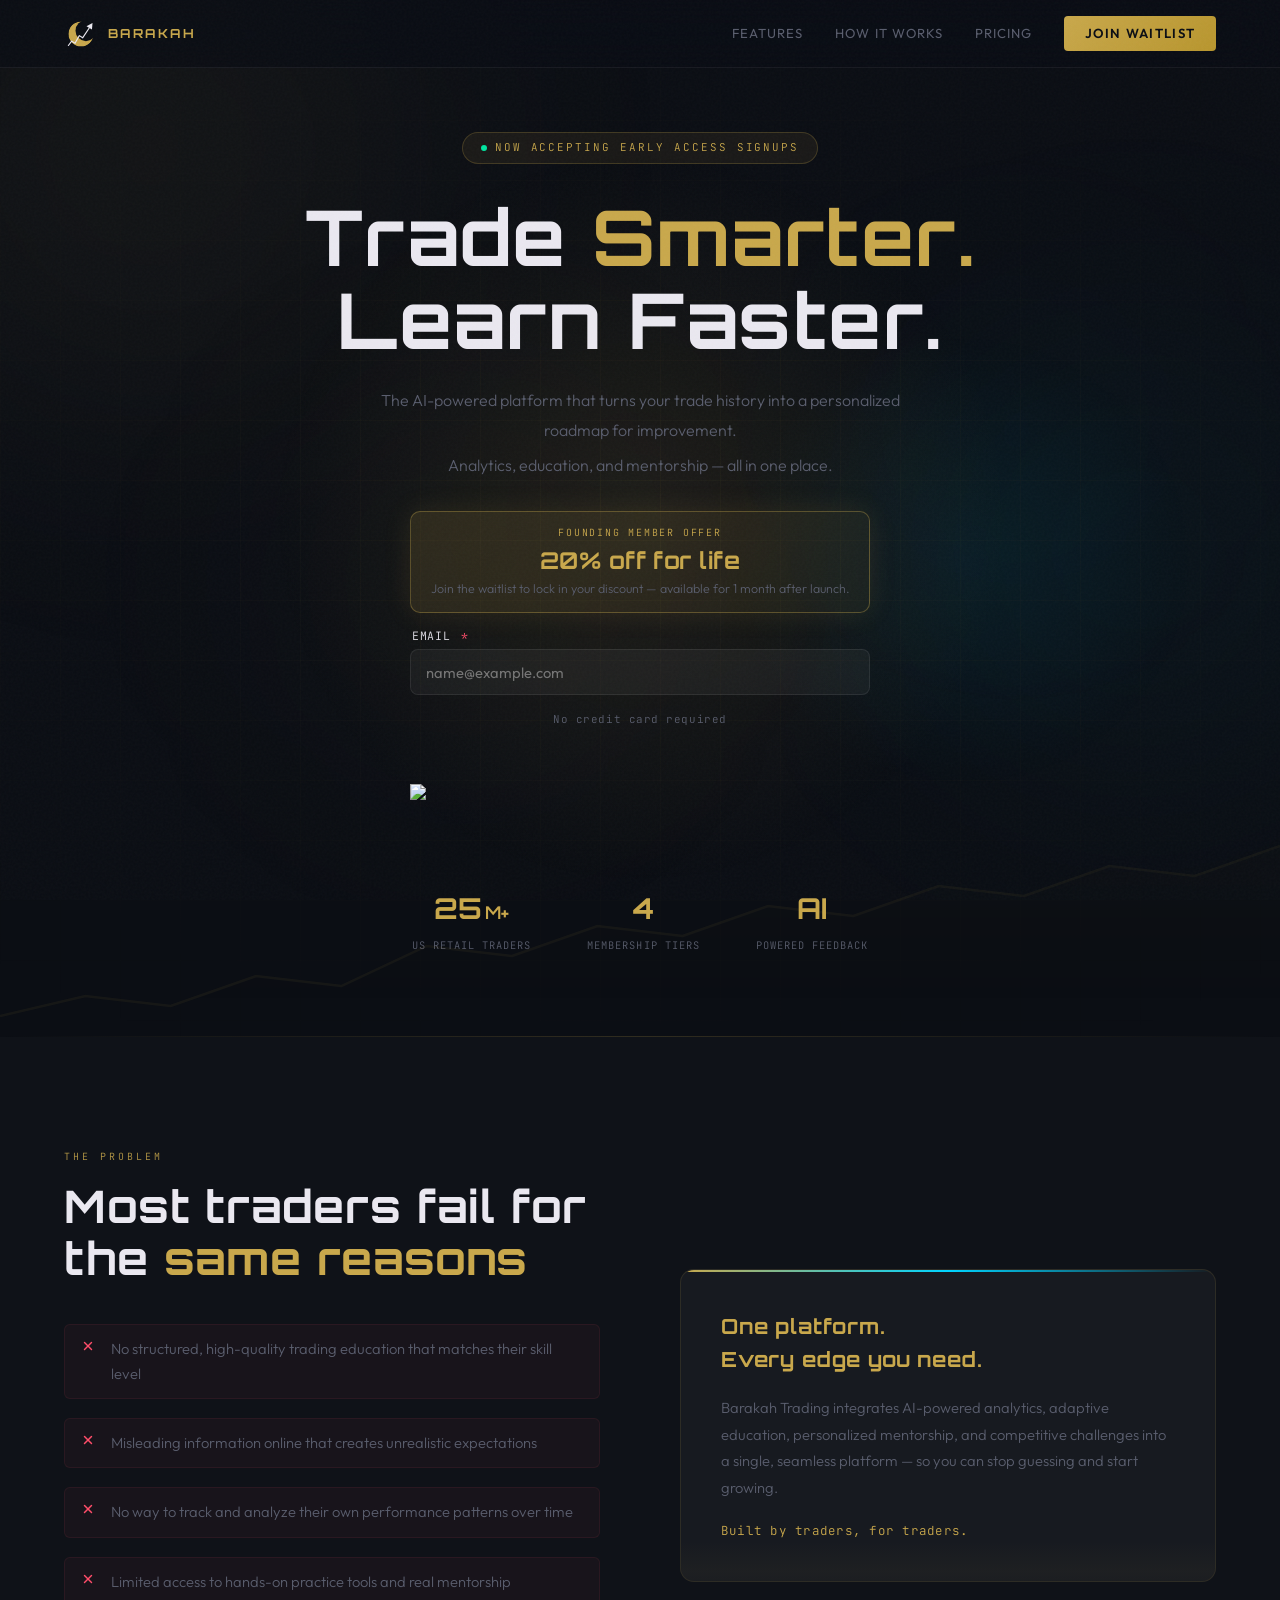
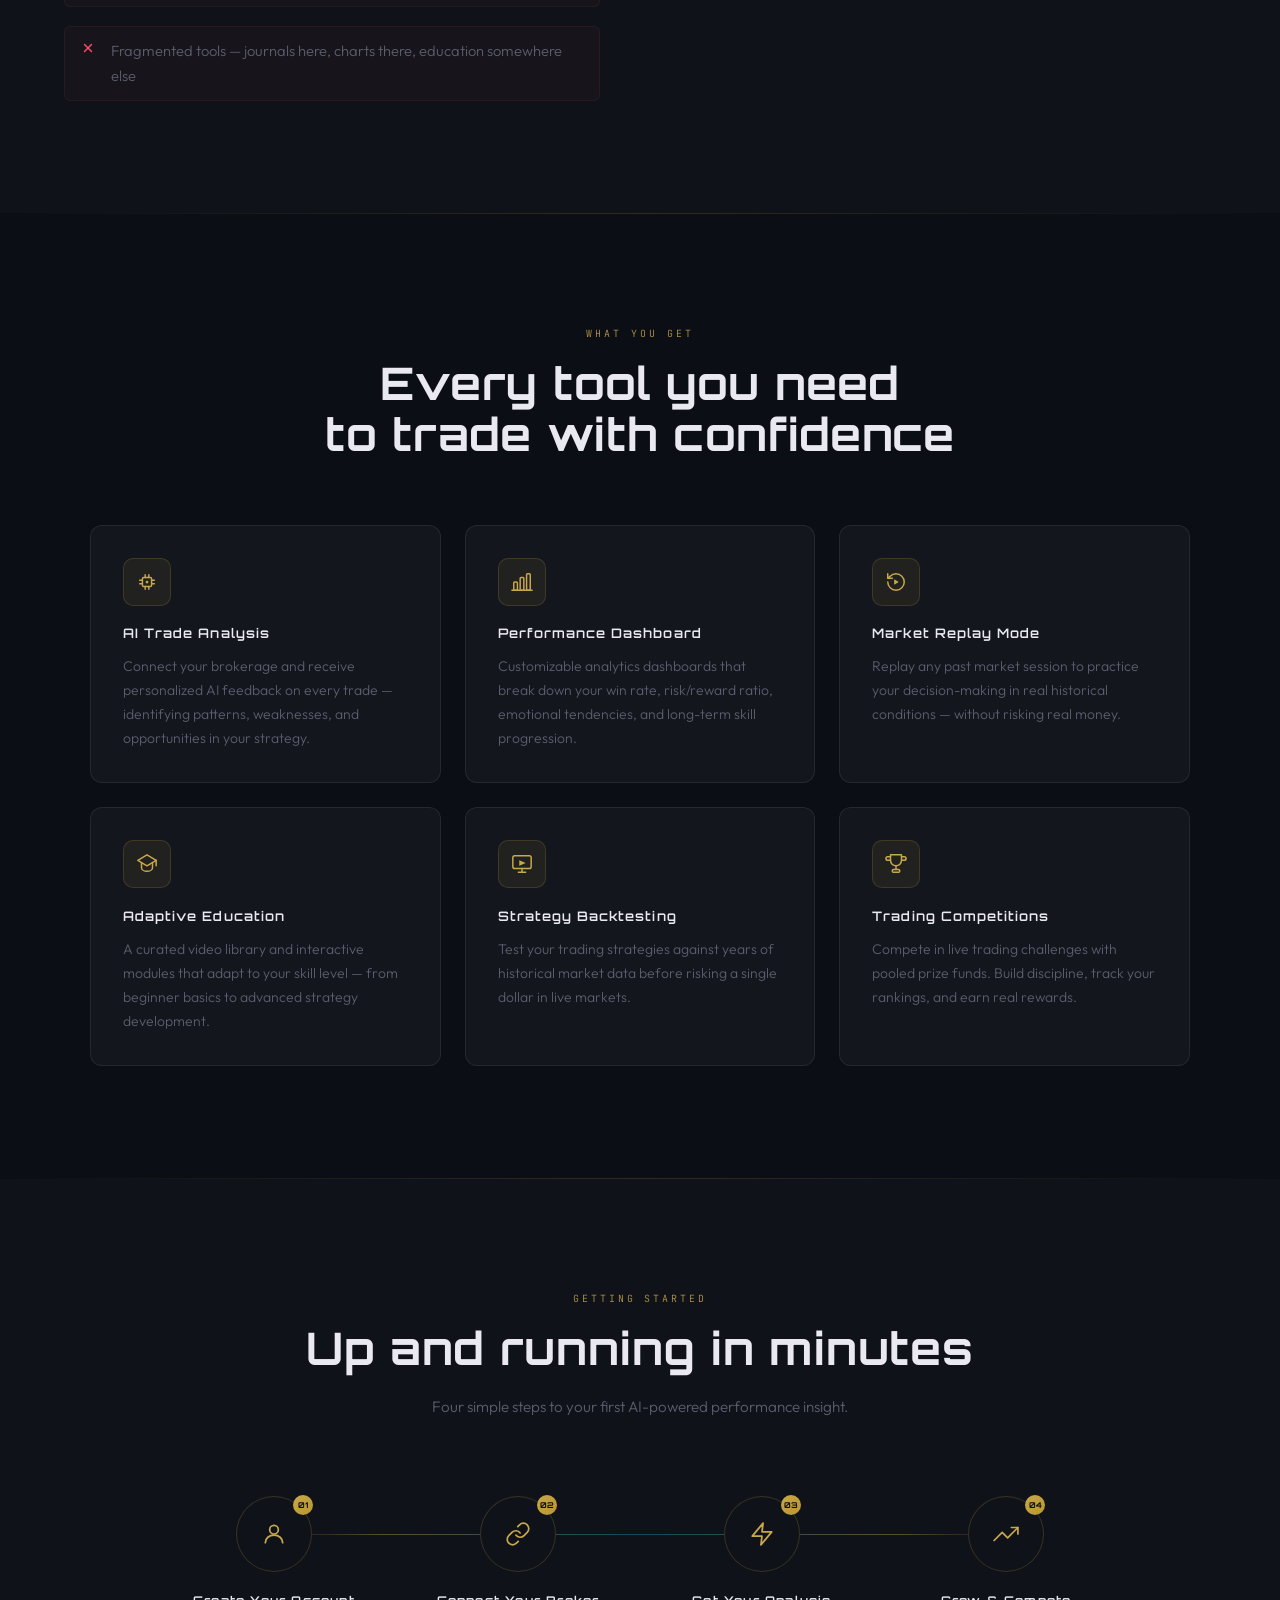
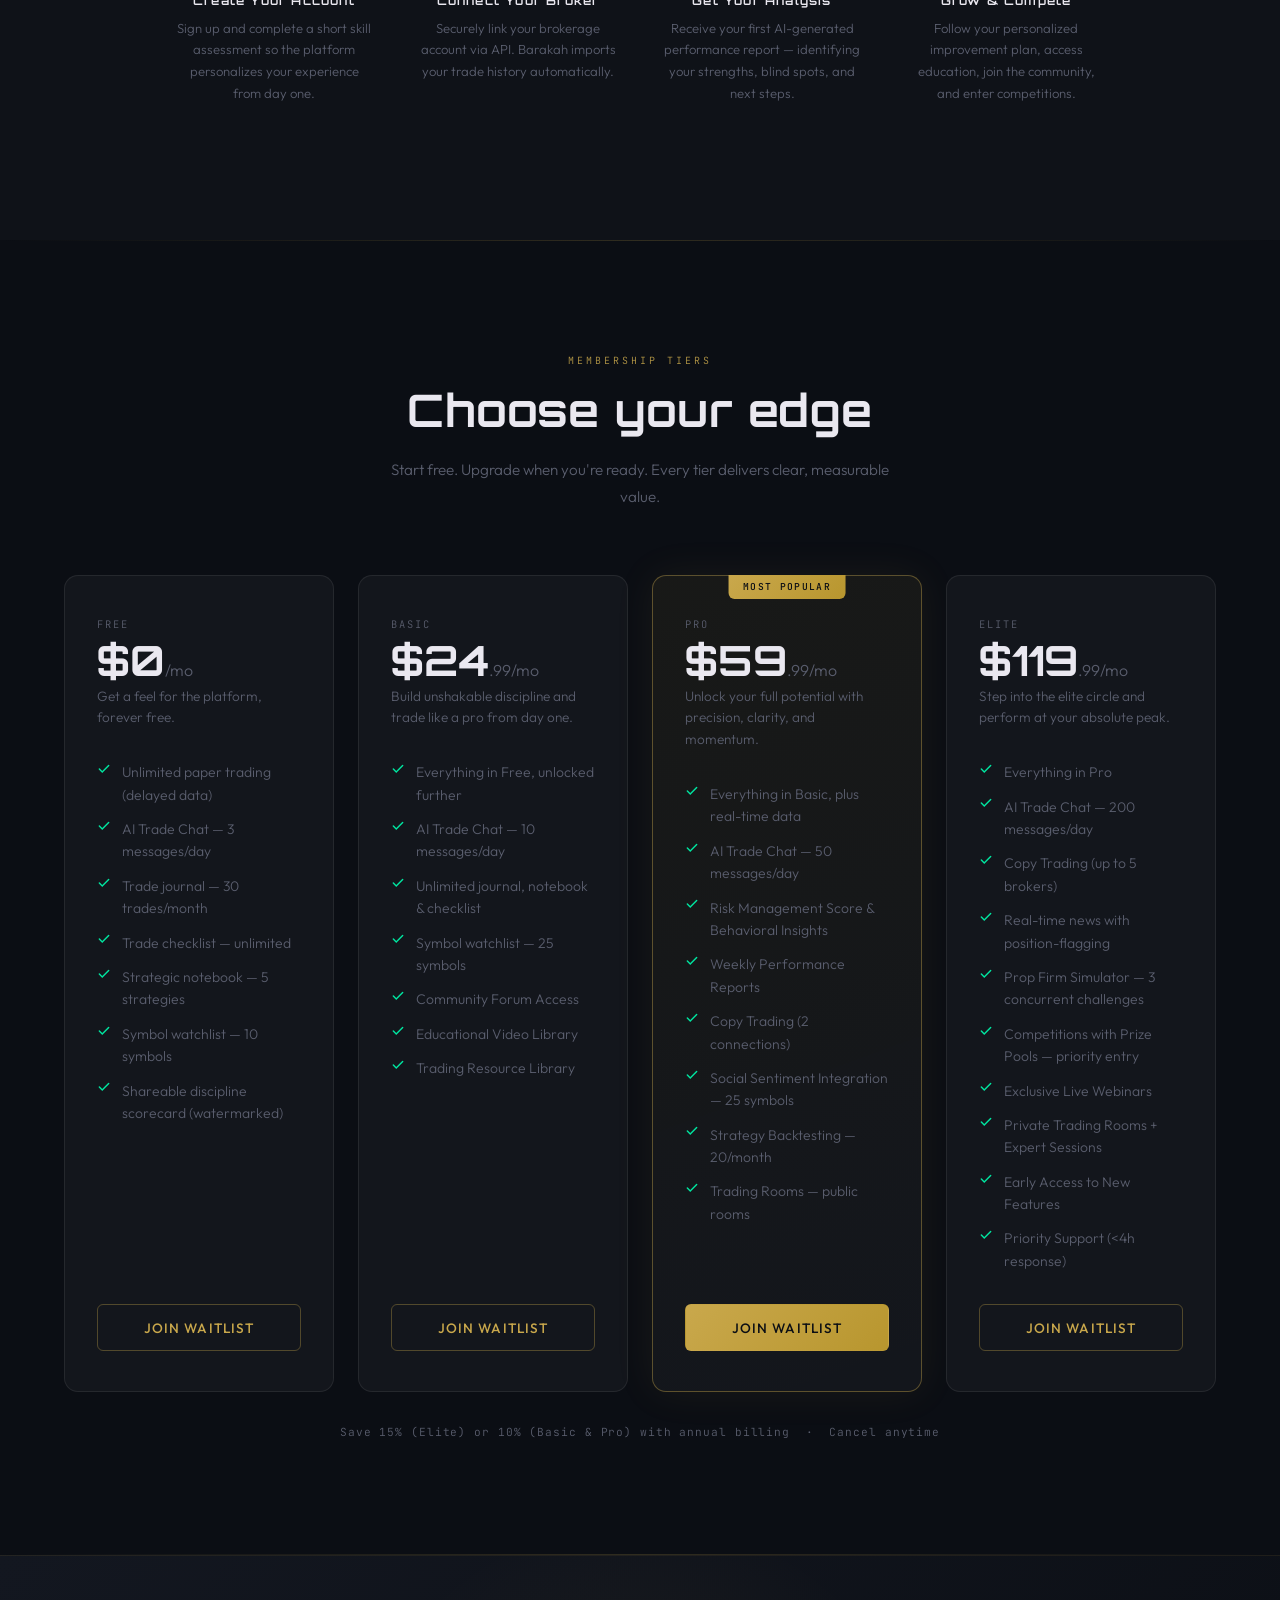
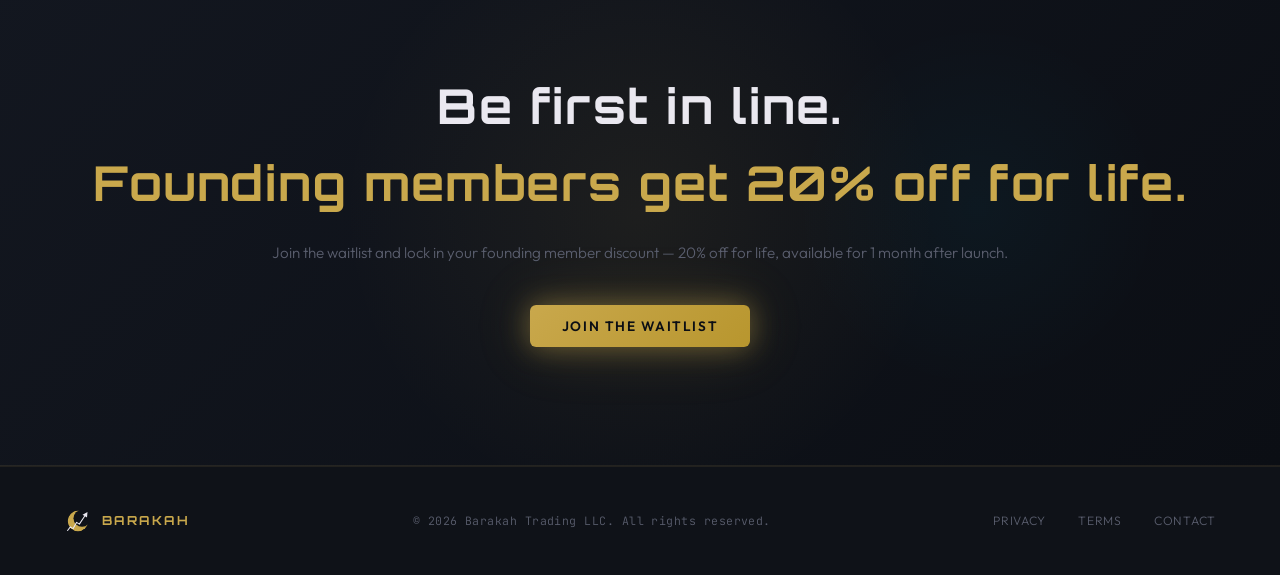
==== index.html @ a26013b0 "Move no credit card note inside email form. Co-authored-by: Cursor <cursoragent@cursor.com>" ====
<!DOCTYPE html>
<html lang="en">
<head>
  <meta charset="UTF-8" />
  <meta name="viewport" content="width=device-width, initial-scale=1.0, minimum-scale=1.0, viewport-fit=cover"/>
  <title>Barakah — Trade Smarter. Learn Faster.</title>
  <link rel="icon" type="image/png" id="favicon" href="favicon-dark.png"/>
  <link href="https://fonts.googleapis.com/css2?family=Orbitron:wght@400;600;700;900&family=Outfit:wght@200;300;400;500;600&family=JetBrains+Mono:wght@300;400;500&display=swap" rel="stylesheet"/>
  <style>
    :root {
      --gold:         #C9A84C;
      --gold-light:   #E8CC7A;
      --gold-dim:     #7a6330;
      --gold-glow:    rgba(201,168,76,0.15);
      --cyan:         #00D4FF;
      --cyan-dim:     rgba(0,212,255,0.08);
      --dark:         #0B0E14;
      --dark2:        #0F1218;
      --dark3:        #131720;
      --dark4:        #1A1F2B;
      --glass:        rgba(255,255,255,0.035);
      --glass-border: rgba(255,255,255,0.08);
      --glass-gold:   rgba(201,168,76,0.12);
      --text:         #EAE8F0;
      --text-muted:   #5A5E6E;
      --green:        #00E5A0;
      --red:          #FF4D6A;
      --border:       rgba(255,255,255,0.05);
      --nav-h:        68px;
    }

    *, *::before, *::after { box-sizing: border-box; margin: 0; padding: 0; }
    html {
      scroll-behavior: smooth;
      -webkit-text-size-adjust: 100%;
      text-size-adjust: 100%;
      overflow-x: hidden;
      max-width: 100%;
      overscroll-behavior-x: none;
    }
    body {
      background: var(--dark);
      color: var(--text);
      font-family: 'Outfit', sans-serif;
      font-weight: 300;
      overflow-x: hidden;
      max-width: 100%;
      line-height: 1.6;
      position: relative;
    }

    /* ── GRAIN ── */
    body::after {
      content: '';
      position: fixed; inset: 0;
      background-image: url("data:image/svg+xml,%3Csvg viewBox='0 0 512 512' xmlns='http://www.w3.org/2000/svg'%3E%3Cfilter id='n'%3E%3CfeTurbulence type='fractalNoise' baseFrequency='0.75' numOctaves='4' stitchTiles='stitch'/%3E%3C/filter%3E%3Crect width='100%25' height='100%25' filter='url(%23n)' opacity='0.03'/%3E%3C/svg%3E");
      pointer-events: none; z-index: 9999; opacity: .7;
    }

    /* ── AMBIENT ORBS ── */
    .ambient-layer {
      position: fixed;
      inset: 0;
      overflow: hidden;
      pointer-events: none;
      z-index: 0;
    }
    .orb { position: absolute; border-radius: 50%; filter: blur(130px); pointer-events: none; transition: transform 1.2s ease; }
    .orb-1 { width: 800px; height: 800px; background: radial-gradient(circle, rgba(201,168,76,0.07) 0%, transparent 70%); top: -250px; left: -250px; }
    .orb-2 { width: 650px; height: 650px; background: radial-gradient(circle, rgba(0,212,255,0.055) 0%, transparent 70%); top: 25%; right: -180px; animation: orbFloat 11s ease-in-out infinite; }
    .orb-3 { width: 550px; height: 550px; background: radial-gradient(circle, rgba(201,168,76,0.045) 0%, transparent 70%); bottom: 5%; left: 15%; animation: orbFloat 15s ease-in-out infinite reverse; }
    .orb-4 { width: 400px; height: 400px; background: radial-gradient(circle, rgba(0,212,255,0.035) 0%, transparent 70%); bottom: 30%; right: 5%; animation: orbFloat 9s ease-in-out infinite 3s; }

    @keyframes orbFloat { 0%,100% { transform: translateY(0) } 50% { transform: translateY(-50px) } }

    /* ── KEYFRAMES ── */
    @keyframes fadeUp    { from { opacity:0; transform:translateY(32px) } to { opacity:1; transform:translateY(0) } }
    @keyframes fadeIn    { from { opacity:0 } to { opacity:1 } }
    @keyframes slideLeft { from { opacity:0; transform:translateX(-28px) } to { opacity:1; transform:translateX(0) } }
    @keyframes slideRight{ from { opacity:0; transform:translateX(28px) } to { opacity:1; transform:translateX(0) } }
    @keyframes scaleIn   { from { opacity:0; transform:scale(.92) } to { opacity:1; transform:scale(1) } }
    @keyframes pulse     { 0%,100%{ opacity:1; transform:scale(1) } 50%{ opacity:.4; transform:scale(1.6) } }
    @keyframes scanLine  { 0%{ top:-100% } 100%{ top:200% } }
    @keyframes shimmer   { 0%{ background-position:-200% 0 } 100%{ background-position:200% 0 } }
    @keyframes borderSpin{ 0%{ transform:rotate(0deg) } 100%{ transform:rotate(360deg) } }
    @keyframes chartDraw { from{ stroke-dashoffset:2000 } to{ stroke-dashoffset:0 } }
    @keyframes countUp   { from{ opacity:0; transform:translateY(12px) } to{ opacity:1; transform:translateY(0) } }
    @keyframes iconFloat { 0%,100%{ transform:translateY(0) } 50%{ transform:translateY(-5px) } }
    @keyframes glowPulse { 0%,100%{ opacity:.35 } 50%{ opacity:.65 } }
    @keyframes stepReveal{ from{ opacity:0; transform:translateY(20px) scale(.97) } to{ opacity:1; transform:translateY(0) scale(1) } }
    @keyframes connectorGrow { from{ width:0; opacity:0 } to{ width:100%; opacity:1 } }
    @keyframes tagBlink  { 0%,100%{ opacity:1 } 50%{ opacity:.5 } }
    @keyframes gradientShift { 0%,100%{ background-position:0% 50% } 50%{ background-position:100% 50% } }

    /* ── NAV ── */
    nav {
      position: fixed; top:0; left:0; right:0; z-index:500;
      height: var(--nav-h);
      display:flex; align-items:center; justify-content:space-between;
      padding: 0 5vw;
      background: rgba(11,14,20,0.7);
      backdrop-filter: blur(24px) saturate(1.5);
      -webkit-backdrop-filter: blur(24px) saturate(1.5);
      border-bottom: 1px solid rgba(255,255,255,0.06);
      transition: background .4s, border-color .4s;
    }
    nav.scrolled { background: rgba(5,7,12,0.96); border-bottom-color: rgba(201,168,76,0.2); }

    .logo { display:flex; align-items:center; gap:10px; text-decoration:none; flex-shrink:0; }
    .logo-wordmark {
      font-family: 'Orbitron', sans-serif;
      font-size:.78rem; font-weight:700; letter-spacing:.2em;
      color: var(--gold); text-transform:uppercase;
    }

    .nav-links { display:flex; align-items:center; gap:2rem; }
    .nav-links a {
      color: var(--text-muted); text-decoration:none;
      font-family:'Outfit',sans-serif; font-weight:400;
      font-size:.82rem; letter-spacing:.08em; text-transform:uppercase;
      transition:color .2s; position:relative; white-space:nowrap;
    }
    .nav-links a::after {
      content:''; position:absolute; bottom:-4px; left:0;
      width:0; height:1px;
      background: linear-gradient(90deg, var(--gold), var(--cyan));
      transition: width .3s ease;
    }
    .nav-links a:hover { color:var(--text); }
    .nav-links a:hover::after { width:100%; }

    .nav-cta {
      background: linear-gradient(135deg, var(--gold), #B8962E) !important;
      color: var(--dark) !important; padding:.45rem 1.3rem !important;
      border-radius:4px; font-weight:600 !important; letter-spacing:.1em !important;
      transition: all .2s !important;
    }
    .nav-cta::after { display:none !important; }
    .nav-cta:hover { transform:translateY(-1px); box-shadow:0 4px 20px rgba(201,168,76,0.4) !important; }

    .hamburger { display:none; flex-direction:column; gap:5px; cursor:pointer; background:none; border:none; padding:.3rem; }
    .hamburger span { display:block; width:22px; height:1.5px; background:var(--text-muted); transition:all .3s; }
    .hamburger.open span:nth-child(1) { transform:translateY(6.5px) rotate(45deg); background:var(--gold); }
    .hamburger.open span:nth-child(2) { opacity:0; }
    .hamburger.open span:nth-child(3) { transform:translateY(-6.5px) rotate(-45deg); background:var(--gold); }

    .mobile-menu {
      display:none; position:fixed; inset:0;
      background:rgba(11,14,20,.97); z-index:400;
      flex-direction:column; align-items:center; justify-content:center; gap:2.5rem;
    }
    .mobile-menu.open { display:flex; }
    .mobile-menu a { font-family:'Orbitron',sans-serif; font-size:1.4rem; color:var(--text); text-decoration:none; letter-spacing:.1em; transition:color .2s; }
    .mobile-menu a:hover { color:var(--gold); }
    .mobile-menu .m-cta { font-family:'Outfit',sans-serif !important; font-size:.9rem !important; background:linear-gradient(135deg,var(--gold),#B8962E); color:var(--dark) !important; padding:.75rem 2.5rem; border-radius:4px; letter-spacing:.1em; text-transform:uppercase; font-weight:600 !important; }

    /* ── HERO ── */
    .hero {
      min-height: 100vh;
      display:flex; flex-direction:column; align-items:center; justify-content:center;
      text-align:center;
      padding: calc(var(--nav-h) + 4rem) 5vw 5rem;
      position:relative; overflow:hidden; z-index:1;
    }

    .hero-glow {
      position:absolute; width:800px; height:800px;
      background: radial-gradient(circle, rgba(201,168,76,0.1) 0%, transparent 65%);
      top:50%; left:50%; transform:translate(-50%,-50%);
      pointer-events:none; animation:glowPulse 4s ease-in-out infinite;
    }
    .hero-glow-cyan {
      position:absolute; width:500px; height:500px;
      background: radial-gradient(circle, rgba(0,212,255,0.06) 0%, transparent 65%);
      top:30%; right:5%; pointer-events:none;
      animation:glowPulse 6s ease-in-out infinite 2s;
    }

    /* Animated grid background */
    .hero-grid {
      position:absolute; inset:0; pointer-events:none;
      background-image:
        linear-gradient(rgba(201,168,76,0.04) 1px, transparent 1px),
        linear-gradient(90deg, rgba(201,168,76,0.04) 1px, transparent 1px);
      background-size: 60px 60px;
      mask-image: radial-gradient(ellipse 80% 60% at 50% 50%, black 0%, transparent 100%);
      -webkit-mask-image: radial-gradient(ellipse 80% 60% at 50% 50%, black 0%, transparent 100%);
    }

    .tag {
      display:inline-flex; align-items:center; gap:.5rem;
      background:rgba(201,168,76,0.08);
      border:1px solid rgba(201,168,76,0.22);
      color:var(--gold);
      font-family:'JetBrains Mono',monospace;
      font-size:.68rem; letter-spacing:.18em; text-transform:uppercase;
      padding:.4rem 1.1rem; border-radius:100px;
      margin-bottom:2rem;
      animation: fadeUp .8s ease both;
    }
    .tag-dot { width:6px; height:6px; background:var(--green); border-radius:50%; animation:pulse 2s infinite; }

    h1 {
      font-family:'Orbitron',sans-serif;
      font-size:clamp(2.4rem,6vw,5.2rem);
      font-weight:700; line-height:1.08; letter-spacing:.02em;
      margin-bottom:1.5rem;
      animation: fadeUp .9s .1s ease both;
    }
    h1 em { font-style:normal; color:var(--gold); }

    .hero-sub {
      max-width:560px; width:100%;
      font-size:clamp(0.9rem, 2.8vw, 1rem); line-height:1.85;
      color:var(--text-muted); margin-bottom:1.9rem;
      animation: fadeUp 1s .2s ease both;
      padding: 0 0.25rem;
    }
    .hero-sub-line { display:block; }
    .hero-sub-line + .hero-sub-line { margin-top:0.35em; }
    .hero-sub-short { display: none; }

    .hero-waitlist {
      width:100%; max-width:460px;
      margin-bottom:.35rem;
      animation: fadeUp 1s .3s ease both;
      position:relative; z-index:2;
      scroll-margin-top: calc(var(--nav-h) + 1rem);
    }

    .hero-form {
      display:flex; gap:.75rem; width:100%; max-width:460px;
      animation: fadeUp 1s .3s ease both;
    }
    .hero-form input {
      flex:1; background:var(--glass); border:1px solid var(--glass-border);
      color:var(--text); font-family:'Outfit',sans-serif; font-size:.92rem;
      padding:.85rem 1.2rem; border-radius:6px; outline:none;
      transition:border-color .2s, background .2s, box-shadow .2s;
    }
    .hero-form input::placeholder { color:var(--text-muted); }
    .hero-form input:focus { border-color:rgba(201,168,76,0.45); background:rgba(255,255,255,0.05); box-shadow:0 0 0 3px rgba(201,168,76,0.08); }

    .btn-gold {
      background:linear-gradient(135deg,var(--gold),#B8962E);
      color:var(--dark); border:none;
      font-family:'Outfit',sans-serif; font-size:.85rem; font-weight:600;
      letter-spacing:.1em; text-transform:uppercase;
      padding:.85rem 1.6rem; border-radius:6px; cursor:pointer; white-space:nowrap;
      transition:all .25s; position:relative; overflow:hidden;
    }
    .btn-gold::before {
      content:''; position:absolute; inset:0;
      background:linear-gradient(135deg,rgba(255,255,255,0.15),transparent);
      opacity:0; transition:opacity .2s;
    }
    .btn-gold:hover { transform:translateY(-2px); box-shadow:0 8px 28px rgba(201,168,76,0.45); }
    .btn-gold:hover::before { opacity:1; }
    .btn-gold:active { transform:translateY(0); }

    .btn-join-waitlist {
      background: linear-gradient(135deg, var(--gold), #B8962E);
      color: var(--dark); border: none;
      font-family: 'Outfit', sans-serif; font-size: .85rem; font-weight: 600;
      letter-spacing: .12em; text-transform: uppercase;
      padding: .75rem 2rem; border-radius: 6px; cursor: pointer;
      position: relative; overflow: hidden;
      margin-bottom: .35rem;
      animation: fadeUp 1s .3s ease both;
      box-shadow: 0 0 28px rgba(201,168,76,0.45), 0 0 60px rgba(201,168,76,0.2);
      transition: transform .25s, box-shadow .25s;
    }
    .btn-join-waitlist::before {
      content: ''; position: absolute; inset: 0;
      background: linear-gradient(135deg, rgba(255,255,255,0.18), transparent);
      opacity: 0; transition: opacity .2s;
    }
    .btn-join-waitlist:hover {
      transform: translateY(-3px);
      box-shadow: 0 0 40px rgba(201,168,76,0.65), 0 0 80px rgba(201,168,76,0.3);
    }
    .btn-join-waitlist:hover::before { opacity: 1; }
    .btn-join-waitlist:active { transform: translateY(0); }
    @keyframes goldGlow {
      0%, 100% { box-shadow: 0 0 28px rgba(201,168,76,0.45), 0 0 60px rgba(201,168,76,0.2); }
      50%       { box-shadow: 0 0 42px rgba(201,168,76,0.7),  0 0 90px rgba(201,168,76,0.35); }
    }
    .btn-join-waitlist { animation: fadeUp 1s .3s ease both, goldGlow 2.8s ease-in-out 1.3s infinite; }

    .hero-offer {
      display: flex;
      flex-direction: column;
      align-items: center;
      gap: 0.35rem;
      width: 100%;
      max-width: 460px;
      margin-bottom: 1rem;
      padding: 0.85rem 1rem;
      border-radius: 10px;
      background: linear-gradient(135deg, rgba(201,168,76,0.14), rgba(201,168,76,0.05));
      border: 1px solid rgba(201,168,76,0.35);
      box-shadow: 0 0 28px rgba(201,168,76,0.12);
      animation: fadeUp 1s .28s ease both;
      text-align: center;
    }
    .hero-offer-label {
      font-family: 'JetBrains Mono', monospace;
      font-size: 0.62rem;
      letter-spacing: 0.18em;
      text-transform: uppercase;
      color: var(--gold);
    }
    .hero-offer-main {
      font-family: 'Orbitron', sans-serif;
      font-size: clamp(1.15rem, 4.5vw, 1.45rem);
      font-weight: 700;
      color: var(--text);
      line-height: 1.2;
      letter-spacing: 0.02em;
    }
    .hero-offer-main em {
      font-style: normal;
      color: var(--gold);
    }
    .hero-offer-sub {
      font-family: 'Outfit', sans-serif;
      font-size: 0.78rem;
      color: var(--text-muted);
      line-height: 1.45;
    }

    .form-email-note-wrap {
      grid-column: 1 / -1;
      margin-top: 0.15rem;
    }
    .form-email-note {
      font-family:'JetBrains Mono',monospace;
      font-size:.68rem;
      color:var(--text-muted);
      letter-spacing:.05em;
      text-align:center;
      line-height:1.4;
    }

    .hero-stats {
      display:flex; gap:3.5rem; margin-top:4.5rem;
      animation: fadeUp 1s .55s ease both;
    }
    .stat-item { text-align:center; }
    .stat-row {
      display:flex; align-items:baseline; justify-content:center; gap:.15rem;
    }
    .stat-num {
      font-family:'Orbitron',sans-serif; font-size:1.8rem; font-weight:700;
      color:var(--gold);
    }
    .stat-suffix {
      font-family:'Orbitron',sans-serif; font-size:1.1rem; font-weight:600;
      color:var(--gold);
    }
    .stat-label {
      font-family:'JetBrains Mono',monospace; font-size:.65rem;
      color:var(--text-muted); letter-spacing:.1em; text-transform:uppercase;
    }

    /* Animated chart line */
    .hero-chart {
      position:absolute; bottom:0; left:0; right:0; height:200px;
      opacity:.06; overflow:hidden; pointer-events:none;
    }
    .hero-chart polyline {
      stroke-dasharray:2000;
      stroke-dashoffset:2000;
      animation: chartDraw 3s 1s ease forwards;
    }

    /* ── DIVIDER ── */
    .divider {
      width:100%; height:1px;
      background:linear-gradient(90deg,transparent,rgba(201,168,76,0.2),transparent);
      position:relative; z-index:1;
    }

    /* ── SECTION BASE ── */
    section { padding:7rem 5vw; position:relative; z-index:1; }

    .section-label {
      font-family:'JetBrains Mono',monospace;
      font-size:.62rem; letter-spacing:.3em; text-transform:uppercase;
      color:var(--gold); margin-bottom:1rem; display:block; opacity:.9;
    }
    .section-title {
      font-family:'Orbitron',sans-serif;
      font-size:clamp(1.7rem,3.5vw,2.8rem);
      font-weight:700; line-height:1.15; letter-spacing:.02em; margin-bottom:1.2rem;
    }
    .section-sub { color:var(--text-muted); font-size:.95rem; line-height:1.8; max-width:520px; }

    /* ── SCROLL REVEAL ── */
    .reveal {
      opacity:0; transform:translateY(28px);
      transition:opacity .7s ease, transform .7s ease;
    }
    .reveal.visible { opacity:1; transform:translateY(0); }
    .reveal-left  { opacity:0; transform:translateX(-28px); transition:opacity .7s ease, transform .7s ease; }
    .reveal-left.visible  { opacity:1; transform:translateX(0); }
    .reveal-right { opacity:0; transform:translateX(28px); transition:opacity .7s ease, transform .7s ease; }
    .reveal-right.visible { opacity:1; transform:translateX(0); }
    .reveal-scale { opacity:0; transform:scale(.94); transition:opacity .6s ease, transform .6s ease; }
    .reveal-scale.visible { opacity:1; transform:scale(1); }

    /* ── PROBLEM ── */
    .problem { background:var(--dark2); display:grid; grid-template-columns:1fr 1fr; gap:5rem; align-items:center; }

    .problem-list { list-style:none; margin-top:2.5rem; display:flex; flex-direction:column; gap:1.2rem; }
    .problem-list li {
      display:flex; gap:1rem; align-items:flex-start;
      font-size:.92rem; line-height:1.65; color:var(--text-muted);
      padding:.75rem 1rem;
      background:rgba(255,77,106,0.04); border:1px solid rgba(255,77,106,0.08);
      border-radius:6px; transition:border-color .2s;
    }
    .problem-list li:hover { border-color:rgba(255,77,106,0.18); }
    .problem-list li .x-icon { flex-shrink:0; margin-top:.1rem; }

    .solution-card {
      background:var(--glass); border:1px solid var(--glass-gold);
      border-radius:14px; padding:2.5rem; position:relative; overflow:hidden;
    }
    .solution-card::before {
      content:''; position:absolute; top:0; left:0; right:0; height:2px;
      background:linear-gradient(90deg,var(--gold),var(--cyan),transparent);
    }
    /* Scan line */
    .solution-card::after {
      content:''; position:absolute; left:0; right:0; height:60px;
      background:linear-gradient(180deg,transparent,rgba(201,168,76,0.04),transparent);
      animation: scanLine 5s linear infinite;
    }
    .solution-card h3 {
      font-family:'Orbitron',sans-serif; font-size:1.3rem; font-weight:700;
      margin-bottom:1.2rem; color:var(--gold); letter-spacing:.04em; position:relative; z-index:1;
    }
    .solution-card p { color:var(--text-muted); line-height:1.8; font-size:.92rem; position:relative; z-index:1; }
    .solution-byline {
      color:var(--gold); font-size:.78rem; font-family:'JetBrains Mono',monospace;
      letter-spacing:.1em; margin-top:1.2rem; display:block; position:relative; z-index:1;
    }

    /* ── FEATURES ── */
    .features { text-align:center; }
    .features-header { margin-bottom:4rem; }

    .features-grid {
      display:grid; grid-template-columns:repeat(3,1fr); gap:1.5rem;
      max-width:1100px; margin:0 auto;
    }

    .feature-card {
      background:var(--glass); border:1px solid var(--glass-border);
      border-radius:12px; padding:2rem; text-align:left;
      transition:border-color .3s, transform .3s, background .3s, box-shadow .3s;
      position:relative; overflow:hidden;
    }
    .feature-card::before {
      content:''; position:absolute; inset:0;
      background:radial-gradient(circle at top left,rgba(201,168,76,0.07),transparent 55%);
      opacity:0; transition:opacity .3s;
    }
    .feature-card:hover { border-color:rgba(201,168,76,0.3); transform:translateY(-5px); background:rgba(255,255,255,0.05); box-shadow:0 12px 40px rgba(0,0,0,0.4),0 0 0 1px rgba(201,168,76,0.1); }
    .feature-card:hover::before { opacity:1; }

    .feature-icon-wrap {
      width:48px; height:48px; border-radius:10px;
      background:rgba(201,168,76,0.08); border:1px solid rgba(201,168,76,0.18);
      display:flex; align-items:center; justify-content:center;
      margin-bottom:1.1rem; transition:all .3s; flex-shrink:0;
    }
    .feature-card:hover .feature-icon-wrap {
      background:rgba(201,168,76,0.14); border-color:rgba(201,168,76,0.32);
      animation:iconFloat 2s ease-in-out infinite;
    }
    .feature-icon-wrap svg { width:22px; height:22px; color:var(--gold); }

    .feature-card h4 {
      font-family:'Orbitron',sans-serif; font-size:.82rem; font-weight:600;
      letter-spacing:.08em; margin-bottom:.6rem; color:var(--text);
    }
    .feature-card p { font-size:.875rem; color:var(--text-muted); line-height:1.72; }

    /* ── HOW IT WORKS ── */
    .how { background:var(--dark2); }
    .how-header { text-align:center; margin-bottom:3.5rem; }

    .steps-wrap {
      max-width:960px; margin:0 auto;
      display:grid; grid-template-columns:repeat(4,1fr);
      gap:1rem;
      position:relative;
      isolation:isolate; /* establishes a stacking context so z-index layers work correctly */
    }

    /*
      Connector line math:
        - 4 equal cols with 3 × 1rem gaps → each col = calc((100% - 3rem) / 4)
        - Center of col 1 from left  = calc((100% - 3rem) / 8)
        - Center of col 4 from right = calc((100% - 3rem) / 8)  (symmetric)
        - top = step padding-top (1.2rem) + half icon height (38px)
    */
    .steps-connector {
      position:absolute;
      top: calc(1.2rem + 38px);
      left:  calc((100% - 3rem) / 8);
      right: calc((100% - 3rem) / 8);
      height:1px;
      z-index:0; /* behind steps (z-index:1) */
      pointer-events:none;
    }
    /* The static gradient line */
    .steps-connector::before {
      content:''; display:block; height:100%;
      background:linear-gradient(90deg, transparent, rgba(201,168,76,0.4) 15%, rgba(0,212,255,0.3) 50%, rgba(201,168,76,0.4) 85%, transparent);
    }
    /* Traveling dot — uses top:calc so transform is free for scale */
    .steps-connector::after {
      content:''; position:absolute;
      top: calc(50% - 3.5px); /* vertically centered without transform */
      width:7px; height:7px; border-radius:50%;
      background:var(--gold);
      animation: travelDot 9s ease-in-out infinite;
    }

    /*
      Dot stops at each circle center:
        C1 = left: -3.5px  (0%  of connector)
        C2 = left: calc(33.33% - 3.5px)
        C3 = left: calc(66.67% - 3.5px)
        C4 = left: calc(100% - 3.5px)
      Glow burst = scale(2.8) + large box-shadow
      Timeline (9s total):
        0–5%    fade-in, arrive C1
        5–16%   glow at C1
        22–27%  arrive C2
        27–38%  glow at C2
        44–49%  arrive C3
        49–60%  glow at C3
        66–71%  arrive C4
        71–82%  glow at C4
        86–90%  fade out
        91–100% invisible reset to C1
    */
    @keyframes travelDot {
      0%   { left:-3.5px; opacity:0; transform:scale(1); box-shadow:none; }
      5%   { left:-3.5px; opacity:1; transform:scale(1); box-shadow:0 0 6px rgba(201,168,76,0.7); }
      10%  { left:-3.5px; transform:scale(2.8); box-shadow:0 0 0 4px rgba(201,168,76,0.12), 0 0 14px rgba(201,168,76,1), 0 0 28px rgba(201,168,76,0.5); }
      16%  { left:-3.5px; transform:scale(1); box-shadow:0 0 6px rgba(201,168,76,0.5); }
      22%  { left:calc(33.33% - 3.5px); transform:scale(1); box-shadow:0 0 6px rgba(201,168,76,0.7); }
      27%  { left:calc(33.33% - 3.5px); transform:scale(1); }
      32%  { left:calc(33.33% - 3.5px); transform:scale(2.8); box-shadow:0 0 0 4px rgba(201,168,76,0.12), 0 0 14px rgba(201,168,76,1), 0 0 28px rgba(201,168,76,0.5); }
      38%  { left:calc(33.33% - 3.5px); transform:scale(1); box-shadow:0 0 6px rgba(201,168,76,0.5); }
      44%  { left:calc(66.67% - 3.5px); transform:scale(1); box-shadow:0 0 6px rgba(201,168,76,0.7); }
      49%  { left:calc(66.67% - 3.5px); transform:scale(1); }
      54%  { left:calc(66.67% - 3.5px); transform:scale(2.8); box-shadow:0 0 0 4px rgba(201,168,76,0.12), 0 0 14px rgba(201,168,76,1), 0 0 28px rgba(201,168,76,0.5); }
      60%  { left:calc(66.67% - 3.5px); transform:scale(1); box-shadow:0 0 6px rgba(201,168,76,0.5); }
      66%  { left:calc(100% - 3.5px); transform:scale(1); box-shadow:0 0 6px rgba(201,168,76,0.7); }
      71%  { left:calc(100% - 3.5px); transform:scale(1); }
      76%  { left:calc(100% - 3.5px); transform:scale(2.8); box-shadow:0 0 0 4px rgba(201,168,76,0.12), 0 0 14px rgba(201,168,76,1), 0 0 28px rgba(201,168,76,0.5); }
      82%  { left:calc(100% - 3.5px); transform:scale(1); box-shadow:0 0 6px rgba(201,168,76,0.5); opacity:1; }
      88%  { left:calc(100% - 3.5px); opacity:0; transform:scale(1); }
      89%  { left:-3.5px; opacity:0; }
      100% { left:-3.5px; opacity:0; }
    }

    /* Each circle glows in sync with the dot's arrival ── same 9s loop */
    @keyframes stepPulse1 {
      0%,4%  { border-color:rgba(201,168,76,0.22); box-shadow:none; }
      10%    { border-color:rgba(201,168,76,0.75); box-shadow:0 0 0 3px rgba(201,168,76,0.1), 0 0 22px rgba(201,168,76,0.35); }
      17%,100%{ border-color:rgba(201,168,76,0.22); box-shadow:none; }
    }
    @keyframes stepPulse2 {
      0%,21% { border-color:rgba(201,168,76,0.22); box-shadow:none; }
      32%    { border-color:rgba(201,168,76,0.75); box-shadow:0 0 0 3px rgba(201,168,76,0.1), 0 0 22px rgba(201,168,76,0.35); }
      39%,100%{ border-color:rgba(201,168,76,0.22); box-shadow:none; }
    }
    @keyframes stepPulse3 {
      0%,43% { border-color:rgba(201,168,76,0.22); box-shadow:none; }
      54%    { border-color:rgba(201,168,76,0.75); box-shadow:0 0 0 3px rgba(201,168,76,0.1), 0 0 22px rgba(201,168,76,0.35); }
      61%,100%{ border-color:rgba(201,168,76,0.22); box-shadow:none; }
    }
    @keyframes stepPulse4 {
      0%,65% { border-color:rgba(201,168,76,0.22); box-shadow:none; }
      76%    { border-color:rgba(201,168,76,0.75); box-shadow:0 0 0 3px rgba(201,168,76,0.1), 0 0 22px rgba(201,168,76,0.35); }
      83%,100%{ border-color:rgba(201,168,76,0.22); box-shadow:none; }
    }
    /* steps-connector is first child, so steps are nth-child 2–5 */
    .steps-wrap > .step:nth-child(2) .step-icon-wrap { animation:stepPulse1 9s ease-in-out infinite; }
    .steps-wrap > .step:nth-child(3) .step-icon-wrap { animation:stepPulse2 9s ease-in-out infinite; }
    .steps-wrap > .step:nth-child(4) .step-icon-wrap { animation:stepPulse3 9s ease-in-out infinite; }
    .steps-wrap > .step:nth-child(5) .step-icon-wrap { animation:stepPulse4 9s ease-in-out infinite; }
    /* Pause pulse on hover */
    .step:hover .step-icon-wrap { animation:none; background:color-mix(in srgb, var(--dark2) 80%, rgba(201,168,76,0.2)); border-color:transparent; box-shadow:0 0 22px rgba(201,168,76,0.22); }

    .step {
      padding:1.2rem 1rem 1.5rem; text-align:center;
      position:relative; z-index:1; /* above connector */
    }

    .step-icon-wrap {
      width:76px; height:76px; border-radius:50%; margin:0 auto 1.2rem;
      /* Solid section background — hides the line passing through the center */
      background: var(--dark2);
      border:1px solid rgba(201,168,76,0.22);
      display:flex; align-items:center; justify-content:center;
      position:relative; z-index:2;
      transition:background .3s, border-color .3s, box-shadow .3s;
    }

    .step-icon-wrap svg { width:26px; height:26px; color:var(--gold); transition:transform .3s; }
    .step:hover .step-icon-wrap svg { transform:scale(1.1); }

    .step-num-badge {
      position:absolute; top:-2px; right:-2px;
      width:20px; height:20px; border-radius:50%;
      background:linear-gradient(135deg,var(--gold),#B8962E);
      display:flex; align-items:center; justify-content:center;
      font-family:'Orbitron',sans-serif; font-size:.5rem; font-weight:700;
      color:var(--dark); line-height:1;
    }

    .step h4 {
      font-family:'Orbitron',sans-serif; font-size:.75rem; font-weight:600;
      letter-spacing:.1em; margin-bottom:.45rem; color:var(--text);
    }
    .step p { font-size:.82rem; color:var(--text-muted); line-height:1.65; }

    /* ── PRICING ── */
    .tiers { }
    .tiers-header { text-align:center; margin-bottom:4rem; }
    .tiers-header .section-sub { margin:0 auto; }

    .tiers-grid {
      display:grid; grid-template-columns:repeat(4,1fr); gap:1.5rem;
      max-width:1280px; margin:0 auto;
    }

    .tier-card {
      background:var(--glass); border:1px solid var(--glass-border);
      border-radius:14px; padding:2.5rem 2rem; position:relative;
      transition:transform .3s, border-color .3s, box-shadow .3s;
      display:flex; flex-direction:column;
    }
    .tier-card:hover { transform:translateY(-5px); }
    .tier-card.featured {
      border-color:rgba(201,168,76,0.4);
      background:linear-gradient(160deg,rgba(201,168,76,0.07),var(--glass));
      box-shadow:0 0 40px rgba(201,168,76,0.08);
    }
    .tier-card.featured:hover { box-shadow:0 12px 48px rgba(201,168,76,0.18); }

    .tier-badge {
      position:absolute; top:-1px; left:50%; transform:translateX(-50%);
      background:linear-gradient(135deg,var(--gold),#B8962E);
      color:var(--dark); font-family:'JetBrains Mono',monospace;
      font-size:.6rem; font-weight:500; letter-spacing:.14em; text-transform:uppercase;
      padding:.28rem .9rem; border-radius:0 0 6px 6px;
    }

    .tier-name { font-family:'JetBrains Mono',monospace; font-size:.65rem; letter-spacing:.2em; text-transform:uppercase; color:var(--text-muted); margin-bottom:.5rem; }
    .tier-price { font-family:'Orbitron',sans-serif; font-size:2.6rem; font-weight:700; color:var(--text); line-height:1; margin-bottom:.25rem; }
    .tier-price span { font-family:'Outfit',sans-serif; font-size:1rem; font-weight:300; color:var(--text-muted); }
    .tier-desc { font-size:.85rem; color:var(--text-muted); margin-bottom:2rem; line-height:1.6; }

    .tier-features { list-style:none; display:flex; flex-direction:column; gap:.75rem; margin-bottom:2rem; }
    .tier-features li { display:flex; gap:.7rem; font-size:.875rem; color:var(--text-muted); align-items:flex-start; }
    .tier-features li .check { flex-shrink:0; margin-top:.05rem; }

    .btn-outline {
      width:100%; background:transparent; border:1px solid rgba(201,168,76,0.35);
      color:var(--gold); font-family:'Outfit',sans-serif; font-size:.85rem; font-weight:500;
      letter-spacing:.08em; text-transform:uppercase; padding:.85rem; border-radius:6px;
      cursor:pointer; transition:all .2s;
      margin-top:auto;
    }
    .btn-outline:hover { background:rgba(201,168,76,0.08); border-color:rgba(201,168,76,0.55); }
    .tier-card.featured .btn-outline {
      background:linear-gradient(135deg,var(--gold),#B8962E); color:var(--dark); border-color:transparent;
    }
    .tier-card.featured .btn-outline:hover { box-shadow:0 4px 20px rgba(201,168,76,0.35); transform:translateY(-1px); }

    /* ── CTA ── */
    .cta-section {
      background:linear-gradient(135deg,var(--dark3),var(--dark));
      border-top:1px solid rgba(201,168,76,0.1); border-bottom:1px solid rgba(201,168,76,0.1);
      text-align:center; position:relative; overflow:hidden;
    }
    .cta-glow {
      position:absolute; width:700px; height:700px; border-radius:50%;
      background:radial-gradient(circle,rgba(201,168,76,0.08) 0%,transparent 60%);
      top:50%; left:50%; transform:translate(-50%,-50%);
      pointer-events:none; animation:glowPulse 5s ease-in-out infinite;
    }
    .cta-glow-cyan {
      position:absolute; width:400px; height:400px; border-radius:50%;
      background:radial-gradient(circle,rgba(0,212,255,0.04) 0%,transparent 65%);
      top:10%; right:8%; pointer-events:none; animation:glowPulse 7s ease-in-out infinite 2s;
    }

    .cta-section h2 {
      font-family:'Orbitron',sans-serif; font-size:clamp(1.6rem,4vw,3rem);
      font-weight:700; letter-spacing:.03em; margin-bottom:1.2rem;
      position:relative; z-index:1;
    }
    .cta-section > p { color:var(--text-muted); font-size:.95rem; margin-bottom:2.5rem; position:relative; z-index:1; }

    .cta-form {
      display:flex; gap:.75rem; justify-content:center; max-width:460px;
      margin:0 auto 1rem; position:relative; z-index:1;
    }
    .cta-form input {
      flex:1; background:var(--glass); border:1px solid var(--glass-border);
      color:var(--text); font-family:'Outfit',sans-serif; font-size:.92rem;
      padding:.85rem 1.2rem; border-radius:6px; outline:none;
      transition:border-color .2s,background .2s,box-shadow .2s;
    }
    .cta-form input::placeholder { color:var(--text-muted); }
    .cta-form input:focus { border-color:rgba(201,168,76,0.45); background:rgba(255,255,255,0.05); box-shadow:0 0 0 3px rgba(201,168,76,0.08); }

    .success-msg {
      display:none; color:var(--green);
      font-family:'JetBrains Mono',monospace; font-size:.82rem; letter-spacing:.06em;
      margin-top:.5rem; position:relative; z-index:1;
    }

    /* ── ZOHO WAITLIST FORM THEME ── */
    #sf3zac646cc79c3760aba5db5c4d29d57eebe3e484f89957306e7d0e94ae62c60639 {
      max-width: 460px;
      margin: 0 auto;
      position: relative;
      z-index: 2;
      text-align: left;
    }
    #sf3zac646cc79c3760aba5db5c4d29d57eebe3e484f89957306e7d0e94ae62c60639 #customForm {
      background: transparent;
      border: 0;
      border-radius: 0;
      padding: 0;
      box-shadow: none;
    }
    #sf3zac646cc79c3760aba5db5c4d29d57eebe3e484f89957306e7d0e94ae62c60639 #imgBlock,
    #sf3zac646cc79c3760aba5db5c4d29d57eebe3e484f89957306e7d0e94ae62c60639 #SIGNUP_HEADING,
    #sf3zac646cc79c3760aba5db5c4d29d57eebe3e484f89957306e7d0e94ae62c60639 #SIGNUP_DESCRIPTION {
      display: none;
    }
    #sf3zac646cc79c3760aba5db5c4d29d57eebe3e484f89957306e7d0e94ae62c60639 .zcsffieldsdiv {
      display: grid;
      grid-template-columns: 1fr;
      gap: 0.85rem;
      width: 100%;
    }
    #sf3zac646cc79c3760aba5db5c4d29d57eebe3e484f89957306e7d0e94ae62c60639 .zcsffield {
      margin: 0;
      min-width: 0;
      grid-column: 1 / -1;
    }
    #sf3zac646cc79c3760aba5db5c4d29d57eebe3e484f89957306e7d0e94ae62c60639 [name="SIGNUP_FORM_LABEL"] {
      display: flex;
      align-items: baseline;
      flex-wrap: nowrap;
      gap: 0.15rem;
      color: var(--text);
      font-size: 0.72rem;
      letter-spacing: 0.06em;
      text-transform: uppercase;
      margin-bottom: 0.4rem;
      font-family: 'JetBrains Mono', monospace;
      padding-left: 2px;
      white-space: nowrap;
      line-height: 1.2;
    }
    #sf3zac646cc79c3760aba5db5c4d29d57eebe3e484f89957306e7d0e94ae62c60639 [name="SIGNUP_FORM_LABEL"] [name="SIGNUP_REQUIRED"] {
      color: var(--red);
      position: static;
      display: inline;
      margin-left: 0;
      transform: none;
      line-height: 1;
      flex-shrink: 0;
    }
    #sf3zac646cc79c3760aba5db5c4d29d57eebe3e484f89957306e7d0e94ae62c60639 input[type="email"],
    #sf3zac646cc79c3760aba5db5c4d29d57eebe3e484f89957306e7d0e94ae62c60639 input[type="text"] {
      width: 100%;
      background: rgba(255,255,255,0.045);
      border: 1px solid var(--glass-border);
      color: var(--text);
      border-radius: 8px;
      padding: 0.78rem 0.95rem;
      font-family: 'Outfit', sans-serif;
      font-size: 0.92rem;
      outline: none;
      transition: border-color .2s, box-shadow .2s, background .2s;
    }
    #sf3zac646cc79c3760aba5db5c4d29d57eebe3e484f89957306e7d0e94ae62c60639 input[type="email"]:focus,
    #sf3zac646cc79c3760aba5db5c4d29d57eebe3e484f89957306e7d0e94ae62c60639 input[type="text"]:focus {
      border-color: rgba(201,168,76,0.55);
      box-shadow: 0 0 0 3px rgba(201,168,76,0.12);
      background: rgba(255,255,255,0.06);
    }
    #sf3zac646cc79c3760aba5db5c4d29d57eebe3e484f89957306e7d0e94ae62c60639 #errorMsgDiv {
      display: none;
      margin-bottom: 0.6rem;
      color: #ff8da3;
      font-size: 0.82rem;
      font-family: 'Outfit', sans-serif;
      background: rgba(255,77,106,0.12);
      border: 1px solid rgba(255,77,106,0.35);
      border-radius: 8px;
      padding: 0.55rem 0.7rem;
      width: fit-content;
      max-width: min(100%, 520px);
      margin-left: auto;
      margin-right: auto;
    }
    @keyframes zohoMessageIn {
      from {
        opacity: 0;
        transform: translateY(6px) scale(.985);
      }
      to {
        opacity: 1;
        transform: translateY(0) scale(1);
      }
    }
    #sf3zac646cc79c3760aba5db5c4d29d57eebe3e484f89957306e7d0e94ae62c60639 #errorMsgDiv.zoho-success-message {
      color: #baf5de;
      background: rgba(0,229,160,0.1);
      border-color: rgba(0,229,160,0.35);
      animation: zohoMessageIn .34s cubic-bezier(.2,.8,.2,1) both;
    }
    #sf3zac646cc79c3760aba5db5c4d29d57eebe3e484f89957306e7d0e94ae62c60639 #errorMsgDiv.zoho-error-message {
      animation: zohoMessageIn .26s ease both;
    }
    #sf3zac646cc79c3760aba5db5c4d29d57eebe3e484f89957306e7d0e94ae62c60639 .zoho-submit-status {
      display: none;
      margin-top: 0.65rem;
      color: #ff8da3;
      font-size: 0.82rem;
      font-family: 'Outfit', sans-serif;
      background: rgba(255,77,106,0.12);
      border: 1px solid rgba(255,77,106,0.35);
      border-radius: 8px;
      padding: 0.55rem 0.7rem;
      width: fit-content;
      max-width: min(100%, 520px);
      margin-left: auto;
      margin-right: auto;
    }
    #sf3zac646cc79c3760aba5db5c4d29d57eebe3e484f89957306e7d0e94ae62c60639 #REQUIRED_FIELD_TEXT {
      margin-top: 0.6rem;
      color: var(--text-muted);
      font-size: 0.72rem;
      letter-spacing: 0.05em;
      font-family: 'JetBrains Mono', monospace;
    }
    #sf3zac646cc79c3760aba5db5c4d29d57eebe3e484f89957306e7d0e94ae62c60639 #zcWebOptin {
      margin-top: 0.8rem;
      width: auto;
      display: inline-block;
      border: none;
      border-radius: 8px;
      padding: 0.82rem 1.2rem;
      background: linear-gradient(135deg, var(--gold), #B8962E);
      color: var(--dark);
      font-family: 'Outfit', sans-serif;
      font-size: 0.86rem;
      font-weight: 600;
      letter-spacing: 0.1em;
      text-transform: uppercase;
      cursor: pointer;
      transition: transform .2s, box-shadow .2s;
    }
    #sf3zac646cc79c3760aba5db5c4d29d57eebe3e484f89957306e7d0e94ae62c60639 #zcWebOptin[name="SIGNUP_SUBMIT_BUTTON"] {
      margin-left: auto;
      margin-right: auto;
    }
    #sf3zac646cc79c3760aba5db5c4d29d57eebe3e484f89957306e7d0e94ae62c60639 #REQUIRED_FIELD_TEXT + div {
      text-align: center;
    }
    #sf3zac646cc79c3760aba5db5c4d29d57eebe3e484f89957306e7d0e94ae62c60639 #zcWebOptin:hover {
      transform: translateY(-1px);
      box-shadow: 0 10px 24px rgba(201,168,76,0.35);
    }
    #sf3zac646cc79c3760aba5db5c4d29d57eebe3e484f89957306e7d0e94ae62c60639 #zcWebOptin[disabled] {
      opacity: .72;
      cursor: wait;
      box-shadow: none;
      transform: none;
    }
    #sf3zac646cc79c3760aba5db5c4d29d57eebe3e484f89957306e7d0e94ae62c60639 #Zc_SignupSuccess {
      border: 1px solid rgba(0,229,160,0.35) !important;
      background: rgba(0,229,160,0.08) !important;
      color: #baf5de !important;
      width: 100% !important;
      margin: 0 0 0.8rem 0 !important;
      position: static !important;
      border-radius: 8px;
      padding: 0.55rem 0.75rem !important;
      display: none !important; /* suppress Zoho native success box */
    }
    #sf3zac646cc79c3760aba5db5c4d29d57eebe3e484f89957306e7d0e94ae62c60639 #signupSuccessMsg {
      color: #baf5de !important;
      font-family: 'Outfit', sans-serif !important;
    }
    #sf3zac646cc79c3760aba5db5c4d29d57eebe3e484f89957306e7d0e94ae62c60639 .custom-success-wrap {
      display: flex;
      align-items: center;
      justify-content: center;
      gap: 0.5rem;
      text-align: center;
      width: 100%;
    }
    #sf3zac646cc79c3760aba5db5c4d29d57eebe3e484f89957306e7d0e94ae62c60639 .custom-success-icon {
      width: 18px;
      height: 18px;
      color: var(--green);
      flex-shrink: 0;
    }
    #sf3zac646cc79c3760aba5db5c4d29d57eebe3e484f89957306e7d0e94ae62c60639 .custom-error-wrap {
      display: flex;
      align-items: center;
      gap: 0.5rem;
    }
    #sf3zac646cc79c3760aba5db5c4d29d57eebe3e484f89957306e7d0e94ae62c60639 .custom-error-icon {
      width: 18px;
      height: 18px;
      color: #ff8da3;
      flex-shrink: 0;
    }
    #sf3zac646cc79c3760aba5db5c4d29d57eebe3e484f89957306e7d0e94ae62c60639 .successicon {
      filter: saturate(0) brightness(1.5) hue-rotate(60deg);
    }
    #sf3zac646cc79c3760aba5db5c4d29d57eebe3e484f89957306e7d0e94ae62c60639 .zoho-input-invalid {
      border-color: rgba(255,77,106,0.75) !important;
      box-shadow: 0 0 0 3px rgba(255,77,106,0.16) !important;
      background: rgba(255,77,106,0.08) !important;
    }
    /* Progressive reveal: email first, then rest */
    #sf3zac646cc79c3760aba5db5c4d29d57eebe3e484f89957306e7d0e94ae62c60639.zoho-collapsed .zcsffield[data-zoho-extra="true"],
    #sf3zac646cc79c3760aba5db5c4d29d57eebe3e484f89957306e7d0e94ae62c60639.zoho-collapsed #REQUIRED_FIELD_TEXT,
    #sf3zac646cc79c3760aba5db5c4d29d57eebe3e484f89957306e7d0e94ae62c60639.zoho-collapsed #zcWebOptin {
      max-height: 0;
      opacity: 0;
      overflow: hidden;
      margin: 0 !important;
      padding-top: 0 !important;
      padding-bottom: 0 !important;
      border-width: 0 !important;
      pointer-events: none;
      transform: translateY(-10px) scale(.98);
    }
    #sf3zac646cc79c3760aba5db5c4d29d57eebe3e484f89957306e7d0e94ae62c60639.zoho-collapsed .zcsffieldsdiv {
      max-height: 9rem;
      overflow: hidden;
    }
    #sf3zac646cc79c3760aba5db5c4d29d57eebe3e484f89957306e7d0e94ae62c60639 .zcsffield[data-zoho-extra="true"],
    #sf3zac646cc79c3760aba5db5c4d29d57eebe3e484f89957306e7d0e94ae62c60639 #REQUIRED_FIELD_TEXT,
    #sf3zac646cc79c3760aba5db5c4d29d57eebe3e484f89957306e7d0e94ae62c60639 #zcWebOptin {
      max-height: 320px;
      opacity: 1;
      transform: translateY(0) scale(1);
      transform-origin: top center;
      will-change: max-height, opacity, transform;
      transition: max-height .5s cubic-bezier(.2,.8,.2,1), opacity .35s ease, transform .45s cubic-bezier(.2,.8,.2,1), margin .3s ease, padding .3s ease;
    }
    #sf3zac646cc79c3760aba5db5c4d29d57eebe3e484f89957306e7d0e94ae62c60639 .zcsffieldsdiv,
    #sf3zac646cc79c3760aba5db5c4d29d57eebe3e484f89957306e7d0e94ae62c60639 .recaptcha {
      max-height: 520px;
      opacity: 1;
      transform: translateY(0) scale(1);
      transform-origin: top center;
      will-change: max-height, opacity, transform;
      transition: max-height .52s cubic-bezier(.2,.8,.2,1), opacity .35s ease, transform .45s cubic-bezier(.2,.8,.2,1), margin .3s ease, padding .3s ease;
    }
    #sf3zac646cc79c3760aba5db5c4d29d57eebe3e484f89957306e7d0e94ae62c60639 .zcsffield[fieldid="1634770000000000023"] { transition-delay: .03s; }
    #sf3zac646cc79c3760aba5db5c4d29d57eebe3e484f89957306e7d0e94ae62c60639 .zcsffield[fieldid="1634770000000000025"] { transition-delay: .08s; }
    #sf3zac646cc79c3760aba5db5c4d29d57eebe3e484f89957306e7d0e94ae62c60639 .zcsffield[fieldid="1634770000000000029"] { transition-delay: .13s; }
    #sf3zac646cc79c3760aba5db5c4d29d57eebe3e484f89957306e7d0e94ae62c60639 #REQUIRED_FIELD_TEXT { transition-delay: .16s; }
    #sf3zac646cc79c3760aba5db5c4d29d57eebe3e484f89957306e7d0e94ae62c60639 #zcWebOptin { transition-delay: .2s; }
    #sf3zac646cc79c3760aba5db5c4d29d57eebe3e484f89957306e7d0e94ae62c60639.zoho-collapsed .zcsffield[data-zoho-extra="true"],
    #sf3zac646cc79c3760aba5db5c4d29d57eebe3e484f89957306e7d0e94ae62c60639.zoho-collapsed #REQUIRED_FIELD_TEXT,
    #sf3zac646cc79c3760aba5db5c4d29d57eebe3e484f89957306e7d0e94ae62c60639.zoho-collapsed #zcWebOptin {
      transition-delay: 0s;
    }
    #sf3zac646cc79c3760aba5db5c4d29d57eebe3e484f89957306e7d0e94ae62c60639.zoho-success-collapsed .zcsffieldsdiv,
    #sf3zac646cc79c3760aba5db5c4d29d57eebe3e484f89957306e7d0e94ae62c60639.zoho-success-collapsed #REQUIRED_FIELD_TEXT,
    #sf3zac646cc79c3760aba5db5c4d29d57eebe3e484f89957306e7d0e94ae62c60639.zoho-success-collapsed #zcWebOptin,
    #sf3zac646cc79c3760aba5db5c4d29d57eebe3e484f89957306e7d0e94ae62c60639.zoho-success-collapsed .recaptcha {
      max-height: 0 !important;
      opacity: 0 !important;
      overflow: hidden !important;
      margin: 0 !important;
      padding-top: 0 !important;
      padding-bottom: 0 !important;
      border-width: 0 !important;
      pointer-events: none !important;
      transform: translateY(-10px) scale(.98) !important;
    }

    /* ── FOOTER ── */
    footer {
      padding:2.5rem 5vw;
      display:flex; align-items:center; justify-content:space-between; flex-wrap:wrap; gap:1.5rem;
      border-top:1px solid rgba(201,168,76,0.1); background:var(--dark2);
      position:relative; z-index:1;
    }
    footer p { font-family:'JetBrains Mono',monospace; font-size:.72rem; color:var(--text-muted); letter-spacing:.04em; }
    .footer-links { display:flex; gap:2rem; }
    .footer-links a { font-size:.76rem; color:var(--text-muted); text-decoration:none; font-family:'Outfit',sans-serif; letter-spacing:.06em; text-transform:uppercase; transition:color .2s; }
    .footer-links a:hover { color:var(--gold); }

    section, nav, footer { max-width: 100%; }

    /* ── SCROLL PROGRESS BAR ── */
    .scroll-progress {
      position:fixed; top:0; left:0; height:2px; z-index:1000;
      background:linear-gradient(90deg,var(--gold),var(--cyan));
      width:0%; transition:width .1s linear;
    }

    /* ── SCROLLBAR ── */
    ::-webkit-scrollbar { width:5px; }
    ::-webkit-scrollbar-track { background:transparent; }
    ::-webkit-scrollbar-thumb { background:rgba(255,255,255,0.1); border-radius:3px; }
    ::-webkit-scrollbar-thumb:hover { background:rgba(201,168,76,0.3); }

    /* ── RESPONSIVE ── */
    @media (min-width: 901px) {
      #sf3zac646cc79c3760aba5db5c4d29d57eebe3e484f89957306e7d0e94ae62c60639 .zcsffieldsdiv {
        grid-template-columns: repeat(2, minmax(0, 1fr));
        gap: 0.9rem;
      }
      #sf3zac646cc79c3760aba5db5c4d29d57eebe3e484f89957306e7d0e94ae62c60639 .zcsffield[fieldid="1634770000000000023"] { grid-column: 1 / 2; }
      #sf3zac646cc79c3760aba5db5c4d29d57eebe3e484f89957306e7d0e94ae62c60639 .zcsffield[fieldid="1634770000000000025"] { grid-column: 2 / 3; }
    }
    @media (max-width:900px) {
      .problem { grid-template-columns:1fr; gap:3rem; }
      .features-grid { grid-template-columns:1fr 1fr; }
      .tiers-grid { grid-template-columns:repeat(2,1fr); max-width:700px; }
      .steps-wrap { grid-template-columns:1fr 1fr; }
      .steps-connector { display:none; }
      .nav-links { display:none; }
      .hamburger { display:flex; }
      .hero {
        min-height: auto;
        justify-content: flex-start;
        padding: calc(var(--nav-h) + 1.25rem) 1.25rem 2.5rem;
        overflow: hidden;
      }
      h1 { font-size: clamp(1.85rem, 7.5vw, 2.75rem); margin-bottom: 0.85rem; line-height: 1.12; }
      .hero-sub { margin-bottom: 1rem; font-size: 0.92rem; line-height: 1.65; }
      .hero-sub-full { display: none; }
      .hero-sub-short { display: block; }
      .tag { margin-bottom: 1rem; font-size: 0.62rem; padding: 0.35rem 0.9rem; }
      .hero-stats { margin-top: 2rem; gap: 1.25rem; }
      .hero-offer { margin-bottom: 0.85rem; padding: 0.75rem 0.85rem; }
      .hero-offer-sub { font-size: 0.72rem; }
      #sf3zac646cc79c3760aba5db5c4d29d57eebe3e484f89957306e7d0e94ae62c60639 #zcWebOptin { width: 100%; display: block; text-align: center; }
      #sf3zac646cc79c3760aba5db5c4d29d57eebe3e484f89957306e7d0e94ae62c60639 #REQUIRED_FIELD_TEXT { display: none; }
    }
    @media (max-width:560px) {
      .features-grid { grid-template-columns:1fr; }
      .tiers-grid { grid-template-columns:1fr; max-width:400px; }
      .steps-wrap { grid-template-columns:1fr; }
      .hero { padding: calc(var(--nav-h) + 0.85rem) 1rem 2rem; }
      .hero-waitlist { max-width:100%; }
      .hero-stats { gap:1.25rem; flex-wrap:wrap; justify-content:center; }
      footer { flex-direction:column; text-align:center; }
      .footer-links { justify-content:center; }
      #sf3zac646cc79c3760aba5db5c4d29d57eebe3e484f89957306e7d0e94ae62c60639 [name="SIGNUP_FORM_LABEL"] { font-size: 0.65rem; letter-spacing: 0.05em; }
      #sf3zac646cc79c3760aba5db5c4d29d57eebe3e484f89957306e7d0e94ae62c60639 input[type="email"],
      #sf3zac646cc79c3760aba5db5c4d29d57eebe3e484f89957306e7d0e94ae62c60639 input[type="text"] {
        font-size: 16px;
        padding: 0.72rem 0.8rem;
      }
    }
  </style>
  <script>
    (function(){
      var mq = window.matchMedia('(prefers-color-scheme: light)');
      function setFav(e){
        document.getElementById('favicon').href = e.matches ? 'favicon-light.png' : 'favicon-dark.png';
      }
      setFav(mq);
      mq.addEventListener('change', setFav);
    })();
  </script>
  <!-- Google tag (gtag.js) -->
  <script async src="https://www.googletagmanager.com/gtag/js?id=G-D0GBQRS0CN"></script>
  <script>
    window.dataLayer = window.dataLayer || [];
    function gtag(){dataLayer.push(arguments);}
    gtag('js', new Date());

    gtag('config', 'G-D0GBQRS0CN');
  </script>
</head>
<body>

<div class="scroll-progress" id="scrollProgress"></div>

<!-- AMBIENT ORBS -->
<div class="ambient-layer" aria-hidden="true">
  <div class="orb orb-1" id="orb1"></div>
  <div class="orb orb-2"></div>
  <div class="orb orb-3"></div>
  <div class="orb orb-4"></div>
</div>

<!-- NAV -->
<nav id="nav">
  <a href="/" class="logo">
    <svg xmlns="http://www.w3.org/2000/svg" viewBox="0 0 62 62" fill="none" width="34" height="34" style="flex-shrink:0">
      <defs><mask id="cm"><circle cx="31" cy="31" r="23" fill="white"/><circle cx="40" cy="25" r="19" fill="black"/></mask></defs>
      <circle cx="31" cy="31" r="23" fill="#C9A84C" mask="url(#cm)"/>
      <polyline points="8,52 14,44 20,48 28,34 34,38 46,20" stroke="#EAE8F0" stroke-width="2.1" stroke-linecap="round" stroke-linejoin="round" fill="none"/>
      <polygon points="52,11 51,23 41,17" fill="#EAE8F0"/>
    </svg>
    <span class="logo-wordmark">Barakah</span>
  </a>
  <div class="nav-links">
    <a href="#features">Features</a>
    <a href="#how">How It Works</a>
    <a href="#pricing">Pricing</a>
    <a href="#waitlist" class="nav-cta">Join Waitlist</a>
  </div>
  <button class="hamburger" id="hamburger" aria-label="Menu">
    <span></span><span></span><span></span>
  </button>
</nav>

<div class="mobile-menu" id="mobileMenu">
  <a href="#features" onclick="closeMobile()">Features</a>
  <a href="#how" onclick="closeMobile()">How It Works</a>
  <a href="#pricing" onclick="closeMobile()">Pricing</a>
  <a href="#waitlist" class="m-cta" onclick="closeMobile()">Join Waitlist</a>
</div>

<!-- HERO -->
<section class="hero">
  <div class="hero-glow"></div>
  <div class="hero-glow-cyan"></div>
  <div class="hero-grid"></div>

  <div class="tag">
    <span class="tag-dot"></span>
    Now accepting early access signups
  </div>

  <h1>Trade <em>Smarter.</em><br>Learn Faster.</h1>

  <p class="hero-sub">
    <span class="hero-sub-line hero-sub-full">The AI-powered platform that turns your trade history into a personalized roadmap for improvement.</span>
    <span class="hero-sub-line hero-sub-full">Analytics, education, and mentorship — all in one place.</span>
    <span class="hero-sub-line hero-sub-short">AI-powered analytics, education, and mentorship — all in one place.</span>
  </p>

  <div class="hero-offer">
    <span class="hero-offer-label">Founding Member Offer</span>
    <span class="hero-offer-main"><em>20% off for life</em></span>
    <span class="hero-offer-sub">Join the waitlist to lock in your discount — available for 1 month after launch.</span>
  </div>

  <div class="hero-waitlist" id="waitlist">
<!--Zoho Campaigns Web-Optin Form Starts Here-->
<script type="text/javascript" src="https://zgnp-zngp.maillist-manage.com/js/optin.min.js" onload="setupSF('sf3zac646cc79c3760aba5db5c4d29d57eebe3e484f89957306e7d0e94ae62c60639','ZCFORMVIEW',false,'acc',false,'2')"></script>
<script type="text/javascript">
	function runOnFormSubmit_sf3zac646cc79c3760aba5db5c4d29d57eebe3e484f89957306e7d0e94ae62c60639(th){
		// Trigger custom inline success after Zoho accepts submit event.
		window.setTimeout(function () {
			var root = document.getElementById('sf3zac646cc79c3760aba5db5c4d29d57eebe3e484f89957306e7d0e94ae62c60639');
			if (!root) return;
			var errorDiv = root.querySelector('#errorMsgDiv');
			var successBox = root.querySelector('#Zc_SignupSuccess');
			var lower = (errorDiv && errorDiv.textContent ? errorDiv.textContent : '').toLowerCase();
			// If Zoho has already surfaced a clear failure message, do not force success UI.
			if (lower.indexOf('error') !== -1 || lower.indexOf('invalid') !== -1 || lower.indexOf('required') !== -1 || lower.indexOf('captcha') !== -1) return;
			if (successBox) successBox.style.display = 'none';
			if (errorDiv) errorDiv.style.display = 'none';
			root.classList.add('zoho-success-collapsed');
			root.classList.remove('zoho-collapsed');
			window.setTimeout(function () {
				if (!errorDiv) return;
				errorDiv.classList.remove('zoho-error-message');
				errorDiv.classList.add('zoho-success-message');
				errorDiv.innerHTML = '\
					<div class="custom-success-wrap">\
						<svg class="custom-success-icon" viewBox="0 0 24 24" fill="none" stroke="currentColor" stroke-width="2.4" stroke-linecap="round" stroke-linejoin="round" aria-hidden="true">\
							<polyline points="20 6 9 17 4 12"></polyline>\
						</svg>\
						<span>You\'re on the list! We\'ll be in touch soon.</span>\
					</div>';
				errorDiv.style.display = 'block';
			}, 480);
		}, 1400);
	};
</script>

<div id="sf3zac646cc79c3760aba5db5c4d29d57eebe3e484f89957306e7d0e94ae62c60639" data-type="signupform">
	<div id="customForm">
		<input type="hidden" id="recapTheme" value="2">
		<input type="hidden" id="isRecapIntegDone" value="false">
		<input type="hidden" id="recapMode" value="1634770000000054270">
		<input type="hidden" id="signupFormType" value="LargeForm_Vertical">
		<div name="SIGNUP_PAGE" id="SIGNUP_PAGE" class="SIGNUP_PAGE large_form_2_css">
			<div>
				<div name="" changeid="" changename="">
					<div id="imgBlock" name="LOGO_DIV" logo="true"></div>
				</div>
				<div id="signupMainDiv" name="SIGNUPFORM" changeid="SIGNUPFORM" changename="SIGNUPFORM">
					<div>
						<div style="position:relative;">
							<div id="Zc_SignupSuccess" style="display:none;position:absolute;margin-left:4%;width:90%;background-color: white; padding: 3px; border: 3px solid rgb(194, 225, 154);  margin-top: 10px;margin-bottom:10px;word-break:break-all "></div>
						</div>
						<form method="POST" id="zcampaignOptinForm" action="https://zgnp-zngp.maillist-manage.com/weboptin.zc" target="_zcSignup">
							<div id="SIGNUP_BODY_ALL" name="SIGNUP_BODY_ALL">
								<h1 id="SIGNUP_HEADING" name="SIGNUP_HEADING" changeid="SIGNUP_MSG" changetype="SIGNUP_HEADER"></h1>
								<div id="SIGNUP_BODY" name="SIGNUP_BODY">
									<div>
										<div class="" changeid="SIGNUP_MSG" id="SIGNUP_DESCRIPTION" changetype="SIGNUP_DESCRIPTION"></div>
										<div id="errorMsgDiv"></div>
										<div>
											<div name="fieldsdivSf" class="zcsffieldsdiv">
												<div class="zcsffield " fieldid="1634770000000000021">
													<div>
														<div name="SIGNUP_FORM_LABEL">Email&nbsp;
															<span name="SIGNUP_REQUIRED">*</span>
														</div>
														<div>
															<input name="CONTACT_EMAIL" changeitem="SIGNUP_FORM_FIELD" maxlength="100" type="email" required="true" value="" placeholder="name@example.com">
															<span style="display:none" id="dt_CONTACT_EMAIL">1,true,6,Contact Email,2</span>
														</div>
													</div>
												<div></div>
												</div>
												<div class="form-email-note-wrap">
													<p class="form-email-note">No credit card required</p>
												</div>
												<div class="zcsffield " fieldid="1634770000000000023">
													<div>
														<div name="SIGNUP_FORM_LABEL">First Name&nbsp;<span name="SIGNUP_REQUIRED">*</span></div>
														<div>
															<input name="FIRSTNAME" changeitem="SIGNUP_FORM_FIELD" maxlength="100" type="text" required="true" value="" placeholder="John">
															<span style="display:none" id="dt_FIRSTNAME">1,true,1,First Name,2</span>
														</div>
													</div><div></div></div>
												<div class="zcsffield " fieldid="1634770000000000025">
													<div>
														<div name="SIGNUP_FORM_LABEL">Last Name&nbsp;<span name="SIGNUP_REQUIRED">*</span></div>
														<div>
															<input name="LASTNAME" changeitem="SIGNUP_FORM_FIELD" maxlength="50" type="text" required="true" value="" placeholder="Doe">
															<span style="display:none" id="dt_LASTNAME">1,true,1,Last Name,2</span>
														</div>
													</div><div></div></div>
												<div class="zcsffield " fieldid="1634770000000000029">
													<div>
														<div name="SIGNUP_FORM_LABEL">Phone&nbsp;<span name="SIGNUP_REQUIRED">*</span></div>
														<div>
															<input name="PHONE" changeitem="SIGNUP_FORM_FIELD" maxlength="20" type="text" required="true" value="" placeholder="+1 555 123 4567">
															<span style="display:none" id="dt_PHONE">1,true,1,Phone,2</span>
														</div>
													</div><div></div></div>
											</div>
											<div class="recaptcha" style="padding: 10px 0px 10px 10px;display:none " id="captchaOld" name="captchaContainer">
												<div>
													<div id="captchaParent">
														<img src="//campaigns.zoho.com/images/refresh_icon.png" onclick="loadCaptcha('https://campaigns.zoho.com/campaigns/CaptchaVerify.zc?mode=generate',this,'#sf3zac646cc79c3760aba5db5c4d29d57eebe3e484f89957306e7d0e94ae62c60639');" id="relCaptcha">
														<div id="captchaDiv" captcha="true" name=""></div>
														<input placeholder="Captcha" id="captchaText" name="captchaText" changeitem="SIGNUP_FORM_FIELD" maxlength="100" type="text">
														<span name="SIGNUP_REQUIRED" id="capRequired">*</span>
													</div>
												</div><div></div></div>
											<input type="hidden" id="secretid" value="6LdNeDUUAAAAAG5l7cJfv1AA5OKLslkrOa_xXxLs">
											<div id="REQUIRED_FIELD_TEXT" changetype="REQUIRED_FIELD_TEXT" name="SIGNUP_REQUIRED">*Required Fields</div>
											<div>
												<input type="button" action="Save" id="zcWebOptin" name="SIGNUP_SUBMIT_BUTTON" changetype="SIGNUP_SUBMIT_BUTTON_TEXT" value="Claim My Spot">
											</div>
											<input type="hidden" id="fieldBorder" value="">
											<input type="hidden" name="zc_trackCode" id="zc_trackCode" value="ZCFORMVIEW" onload="">
											<input type="hidden" name="viewFrom" id="viewFrom" value="URL_ACTION">
											<input type="hidden" id="submitType" name="submitType" value="optinCustomView">
											<input type="hidden" id="lD" name="lD" value="116afdea75377f2f3">
											<input type="hidden" name="emailReportId" id="emailReportId" value="">
											<input type="hidden" name="zx" id="cmpZuid" value="136e8002d">
											<input type="hidden" name="zcvers" value="3.0">
											<input type="hidden" name="oldListIds" id="allCheckedListIds" value="">
											<input type="hidden" id="mode" name="mode" value="OptinCreateView">
											<input type="hidden" id="zcld" name="zcld" value="116afdea75377f2f3">
											<input type="hidden" id="zctd" name="zctd" value="116afdea75377db89">
											<input type="hidden" id="document_domain" value="">
											<input type="hidden" id="zc_Url" value="zgnp-zngp.maillist-manage.com">
											<input type="hidden" id="new_optin_response_in" value="2">
											<input type="hidden" id="duplicate_optin_response_in" value="2">
											<input type="hidden" id="zc_formIx" name="zc_formIx" value="3zac646cc79c3760aba5db5c4d29d57eebe3e484f89957306e7d0e94ae62c60639"></div>
									</div>
									<input type="hidden" id="isCaptchaNeeded" value="false">
									<input type="hidden" id="superAdminCap" value="0">
									<img src="https://zgnp-zngp.maillist-manage.com/images/spacer.gif" onload="referenceSetter(this)" id="refImage">
								</div>
							</div>
						</form>
					</div>
				</div>
			</div>
		</div>
	</div>
</div>
<div id="zcOptinOverLay" oncontextmenu="return false" style="display:none;text-align: center; background-color: rgb(0, 0, 0); opacity: 0.5; z-index: 100; position: fixed; width: 100%; top: 0px; left: 0px; height: 988px;"></div>
<div id="zcOptinSuccessPopup" style="display:none;z-index: 9999;width: 800px; height: 40%;top: 84px;position: fixed; left: 26%;background-color: #FFFFFF;border-color: #E6E6E6; border-style: solid; border-width: 1px;  box-shadow: 0 1px 10px #424242;padding: 35px;">
	<span style="position: absolute;top: -16px;right:-14px;z-index:99999;cursor: pointer;" id="closeSuccess">
		<img src="https://zgnp-zngp.maillist-manage.com/images/videoclose.png">
	</span>
	<div id="zcOptinSuccessPanel"></div>
</div>
<!--Zoho Campaigns Web-Optin Form Ends Here-->
  </div>

  <div class="hero-stats">
    <div class="stat-item">
      <div class="stat-row">
        <span class="stat-num" data-target="25">0</span><span class="stat-suffix">M+</span>
      </div>
      <span class="stat-label">US Retail Traders</span>
    </div>
    <div class="stat-item">
      <div class="stat-row">
        <span class="stat-num" data-target="4">0</span>
      </div>
      <span class="stat-label">Membership Tiers</span>
    </div>
    <div class="stat-item">
      <div class="stat-row">
        <span class="stat-num">AI</span>
      </div>
      <span class="stat-label">Powered Feedback</span>
    </div>
  </div>

  <div class="hero-chart">
    <svg viewBox="0 0 1200 200" preserveAspectRatio="none" width="100%" height="100%">
      <polyline points="0,180 80,160 160,170 240,140 320,150 400,110 480,120 560,90 640,100 720,70 800,80 880,50 960,60 1040,30 1120,40 1200,10"
        fill="none" stroke="#C9A84C" stroke-width="2.5"/>
      <polyline points="0,180 80,160 160,170 240,140 320,150 400,110 480,120 560,90 640,100 720,70 800,80 880,50 960,60 1040,30 1120,40 1200,10 1200,200 0,200"
        fill="url(#chartGrad)" stroke="none"/>
      <defs>
        <linearGradient id="chartGrad" x1="0" y1="0" x2="0" y2="1">
          <stop offset="0%" stop-color="#C9A84C" stop-opacity="0.3"/>
          <stop offset="100%" stop-color="#C9A84C" stop-opacity="0"/>
        </linearGradient>
      </defs>
    </svg>
  </div>
</section>

<div class="divider"></div>

<!-- PROBLEM / SOLUTION -->
<section class="problem">
  <div class="reveal-left">
    <span class="section-label">The Problem</span>
    <h2 class="section-title">Most traders fail for the <span style="color:var(--gold)">same reasons</span></h2>
    <ul class="problem-list">
      <li>
        <svg class="x-icon" width="14" height="14" viewBox="0 0 24 24" fill="none" stroke="#FF4D6A" stroke-width="2.5" stroke-linecap="round"><line x1="18" y1="6" x2="6" y2="18"/><line x1="6" y1="6" x2="18" y2="18"/></svg>
        No structured, high-quality trading education that matches their skill level
      </li>
      <li>
        <svg class="x-icon" width="14" height="14" viewBox="0 0 24 24" fill="none" stroke="#FF4D6A" stroke-width="2.5" stroke-linecap="round"><line x1="18" y1="6" x2="6" y2="18"/><line x1="6" y1="6" x2="18" y2="18"/></svg>
        Misleading information online that creates unrealistic expectations
      </li>
      <li>
        <svg class="x-icon" width="14" height="14" viewBox="0 0 24 24" fill="none" stroke="#FF4D6A" stroke-width="2.5" stroke-linecap="round"><line x1="18" y1="6" x2="6" y2="18"/><line x1="6" y1="6" x2="18" y2="18"/></svg>
        No way to track and analyze their own performance patterns over time
      </li>
      <li>
        <svg class="x-icon" width="14" height="14" viewBox="0 0 24 24" fill="none" stroke="#FF4D6A" stroke-width="2.5" stroke-linecap="round"><line x1="18" y1="6" x2="6" y2="18"/><line x1="6" y1="6" x2="18" y2="18"/></svg>
        Limited access to hands-on practice tools and real mentorship
      </li>
      <li>
        <svg class="x-icon" width="14" height="14" viewBox="0 0 24 24" fill="none" stroke="#FF4D6A" stroke-width="2.5" stroke-linecap="round"><line x1="18" y1="6" x2="6" y2="18"/><line x1="6" y1="6" x2="18" y2="18"/></svg>
        Fragmented tools — journals here, charts there, education somewhere else
      </li>
    </ul>
  </div>
  <div class="solution-card reveal-right">
    <h3>One platform.<br>Every edge you need.</h3>
    <p>Barakah Trading integrates AI-powered analytics, adaptive education, personalized mentorship, and competitive challenges into a single, seamless platform — so you can stop guessing and start growing.</p>
    <span class="solution-byline">Built by traders, for traders.</span>
  </div>
</section>

<div class="divider"></div>

<!-- FEATURES -->
<section class="features" id="features">
  <div class="features-header reveal">
    <span class="section-label">What You Get</span>
    <h2 class="section-title">Every tool you need<br>to trade with confidence</h2>
  </div>

  <div class="features-grid">

    <div class="feature-card reveal" style="transition-delay:.05s">
      <div class="feature-icon-wrap">
        <!-- AI chip / CPU icon -->
        <svg viewBox="0 0 24 24" fill="none" stroke="currentColor" stroke-width="1.6" stroke-linecap="round" stroke-linejoin="round">
          <rect x="7" y="7" width="10" height="10" rx="1.5"/>
          <line x1="7" y1="10" x2="4" y2="10"/><line x1="7" y1="14" x2="4" y2="14"/>
          <line x1="17" y1="10" x2="20" y2="10"/><line x1="17" y1="14" x2="20" y2="14"/>
          <line x1="10" y1="7" x2="10" y2="4"/><line x1="14" y1="7" x2="14" y2="4"/>
          <line x1="10" y1="17" x2="10" y2="20"/><line x1="14" y1="17" x2="14" y2="20"/>
          <circle cx="12" cy="12" r="1.5" fill="currentColor" stroke="none"/>
        </svg>
      </div>
      <h4>AI Trade Analysis</h4>
      <p>Connect your brokerage and receive personalized AI feedback on every trade — identifying patterns, weaknesses, and opportunities in your strategy.</p>
    </div>

    <div class="feature-card reveal" style="transition-delay:.1s">
      <div class="feature-icon-wrap">
        <!-- Bar chart icon -->
        <svg viewBox="0 0 24 24" fill="none" stroke="currentColor" stroke-width="1.6" stroke-linecap="round" stroke-linejoin="round">
          <rect x="3" y="12" width="4" height="9" rx="1"/><rect x="10" y="7" width="4" height="14" rx="1"/><rect x="17" y="3" width="4" height="18" rx="1"/>
          <line x1="1" y1="21" x2="23" y2="21"/>
        </svg>
      </div>
      <h4>Performance Dashboard</h4>
      <p>Customizable analytics dashboards that break down your win rate, risk/reward ratio, emotional tendencies, and long-term skill progression.</p>
    </div>

    <div class="feature-card reveal" style="transition-delay:.15s">
      <div class="feature-icon-wrap">
        <!-- Replay / rewind icon -->
        <svg viewBox="0 0 24 24" fill="none" stroke="currentColor" stroke-width="1.6" stroke-linecap="round" stroke-linejoin="round">
          <path d="M3 12a9 9 0 1 0 9-9 9 9 0 0 0-6.36 2.64L3 8"/>
          <polyline points="3 3 3 8 8 8"/>
          <polygon points="10,9 10,15 15,12" fill="currentColor" stroke="none"/>
        </svg>
      </div>
      <h4>Market Replay Mode</h4>
      <p>Replay any past market session to practice your decision-making in real historical conditions — without risking real money.</p>
    </div>

    <div class="feature-card reveal" style="transition-delay:.2s">
      <div class="feature-icon-wrap">
        <!-- Education / graduation cap -->
        <svg viewBox="0 0 24 24" fill="none" stroke="currentColor" stroke-width="1.6" stroke-linecap="round" stroke-linejoin="round">
          <polygon points="12 2 22 8 12 14 2 8"/>
          <path d="M6 11v5c0 2.21 2.69 4 6 4s6-1.79 6-4v-5"/>
          <line x1="22" y1="8" x2="22" y2="14"/>
        </svg>
      </div>
      <h4>Adaptive Education</h4>
      <p>A curated video library and interactive modules that adapt to your skill level — from beginner basics to advanced strategy development.</p>
    </div>

    <div class="feature-card reveal" style="transition-delay:.25s">
      <div class="feature-icon-wrap">
        <!-- Backtesting: monitor with play button = running a strategy -->
        <svg viewBox="0 0 24 24" fill="none" stroke="currentColor" stroke-width="1.6" stroke-linecap="round" stroke-linejoin="round">
          <rect x="2" y="3" width="20" height="14" rx="2"/>
          <polygon points="9,8 9,14 16,11" fill="currentColor" stroke="none"/>
          <line x1="8" y1="21" x2="16" y2="21"/>
          <line x1="12" y1="17" x2="12" y2="21"/>
        </svg>
      </div>
      <h4>Strategy Backtesting</h4>
      <p>Test your trading strategies against years of historical market data before risking a single dollar in live markets.</p>
    </div>

    <div class="feature-card reveal" style="transition-delay:.3s">
      <div class="feature-icon-wrap">
        <!-- Trophy icon -->
        <svg viewBox="0 0 24 24" fill="none" stroke="currentColor" stroke-width="1.6" stroke-linecap="round" stroke-linejoin="round">
          <path d="M6 2h12v6a6 6 0 0 1-12 0V2z"/>
          <path d="M6 4H3a2 2 0 0 0 0 4h3"/><path d="M18 4h3a2 2 0 0 1 0 4h-3"/>
          <line x1="12" y1="14" x2="12" y2="18"/><rect x="8" y="18" width="8" height="3" rx="1"/>
        </svg>
      </div>
      <h4>Trading Competitions</h4>
      <p>Compete in live trading challenges with pooled prize funds. Build discipline, track your rankings, and earn real rewards.</p>
    </div>

  </div>
</section>

<div class="divider"></div>

<!-- HOW IT WORKS -->
<section class="how" id="how">
  <div class="how-header reveal">
    <span class="section-label">Getting Started</span>
    <h2 class="section-title">Up and running in minutes</h2>
    <p class="section-sub" style="margin:0 auto;">Four simple steps to your first AI-powered performance insight.</p>
  </div>

  <div class="steps-wrap">
    <div class="steps-connector"></div>

    <div class="step reveal" style="transition-delay:.05s">
      <div class="step-icon-wrap">
        <span class="step-num-badge">01</span>
        <!-- User / account icon -->
        <svg viewBox="0 0 24 24" fill="none" stroke="currentColor" stroke-width="1.6" stroke-linecap="round" stroke-linejoin="round">
          <circle cx="12" cy="8" r="4"/>
          <path d="M4 20c0-4 3.58-7 8-7s8 3 8 7"/>
        </svg>
      </div>
      <h4>Create Your Account</h4>
      <p>Sign up and complete a short skill assessment so the platform personalizes your experience from day one.</p>
    </div>

    <div class="step reveal" style="transition-delay:.15s">
      <div class="step-icon-wrap">
        <span class="step-num-badge">02</span>
        <!-- Link / broker connection icon -->
        <svg viewBox="0 0 24 24" fill="none" stroke="currentColor" stroke-width="1.6" stroke-linecap="round" stroke-linejoin="round">
          <path d="M10 13a5 5 0 0 0 7.54.54l3-3a5 5 0 0 0-7.07-7.07l-1.72 1.71"/>
          <path d="M14 11a5 5 0 0 0-7.54-.54l-3 3a5 5 0 0 0 7.07 7.07l1.71-1.71"/>
        </svg>
      </div>
      <h4>Connect Your Broker</h4>
      <p>Securely link your brokerage account via API. Barakah imports your trade history automatically.</p>
    </div>

    <div class="step reveal" style="transition-delay:.25s">
      <div class="step-icon-wrap">
        <span class="step-num-badge">03</span>
        <!-- AI analysis / spark icon -->
        <svg viewBox="0 0 24 24" fill="none" stroke="currentColor" stroke-width="1.6" stroke-linecap="round" stroke-linejoin="round">
          <path d="M13 2L3 14h9l-1 8 10-12h-9l1-8z"/>
        </svg>
      </div>
      <h4>Get Your Analysis</h4>
      <p>Receive your first AI-generated performance report — identifying your strengths, blind spots, and next steps.</p>
    </div>

    <div class="step reveal" style="transition-delay:.35s">
      <div class="step-icon-wrap">
        <span class="step-num-badge">04</span>
        <!-- Growth / trending up icon -->
        <svg viewBox="0 0 24 24" fill="none" stroke="currentColor" stroke-width="1.6" stroke-linecap="round" stroke-linejoin="round">
          <polyline points="23 6 13.5 15.5 8.5 10.5 1 18"/>
          <polyline points="17 6 23 6 23 12"/>
        </svg>
      </div>
      <h4>Grow &amp; Compete</h4>
      <p>Follow your personalized improvement plan, access education, join the community, and enter competitions.</p>
    </div>

  </div>
</section>

<div class="divider"></div>

<!-- PRICING -->
<section class="tiers" id="pricing">
  <div class="tiers-header reveal">
    <span class="section-label">Membership Tiers</span>
    <h2 class="section-title">Choose your edge</h2>
    <p class="section-sub">Start free. Upgrade when you're ready. Every tier delivers clear, measurable value.</p>
  </div>

  <div class="tiers-grid">
    <div class="tier-card reveal" style="transition-delay:.0s">
      <p class="tier-name">Free</p>
      <div class="tier-price">$0<span>/mo</span></div>
      <p class="tier-desc">Get a feel for the platform, forever free.</p>
      <ul class="tier-features">
        <li><svg class="check" width="14" height="14" viewBox="0 0 24 24" fill="none" stroke="#00E5A0" stroke-width="2.5" stroke-linecap="round"><polyline points="20 6 9 17 4 12"/></svg>Unlimited paper trading (delayed data)</li>
        <li><svg class="check" width="14" height="14" viewBox="0 0 24 24" fill="none" stroke="#00E5A0" stroke-width="2.5" stroke-linecap="round"><polyline points="20 6 9 17 4 12"/></svg>AI Trade Chat — 3 messages/day</li>
        <li><svg class="check" width="14" height="14" viewBox="0 0 24 24" fill="none" stroke="#00E5A0" stroke-width="2.5" stroke-linecap="round"><polyline points="20 6 9 17 4 12"/></svg>Trade journal — 30 trades/month</li>
        <li><svg class="check" width="14" height="14" viewBox="0 0 24 24" fill="none" stroke="#00E5A0" stroke-width="2.5" stroke-linecap="round"><polyline points="20 6 9 17 4 12"/></svg>Trade checklist — unlimited</li>
        <li><svg class="check" width="14" height="14" viewBox="0 0 24 24" fill="none" stroke="#00E5A0" stroke-width="2.5" stroke-linecap="round"><polyline points="20 6 9 17 4 12"/></svg>Strategic notebook — 5 strategies</li>
        <li><svg class="check" width="14" height="14" viewBox="0 0 24 24" fill="none" stroke="#00E5A0" stroke-width="2.5" stroke-linecap="round"><polyline points="20 6 9 17 4 12"/></svg>Symbol watchlist — 10 symbols</li>
        <li><svg class="check" width="14" height="14" viewBox="0 0 24 24" fill="none" stroke="#00E5A0" stroke-width="2.5" stroke-linecap="round"><polyline points="20 6 9 17 4 12"/></svg>Shareable discipline scorecard (watermarked)</li>
      </ul>
      <button class="btn-outline" onclick="scrollToWaitlist()">Join Waitlist</button>
    </div>

    <div class="tier-card reveal" style="transition-delay:.05s">
      <p class="tier-name">Basic</p>
      <div class="tier-price">$24<span>.99/mo</span></div>
      <p class="tier-desc">Build unshakable discipline and trade like a pro from day one.</p>
      <ul class="tier-features">
        <li><svg class="check" width="14" height="14" viewBox="0 0 24 24" fill="none" stroke="#00E5A0" stroke-width="2.5" stroke-linecap="round"><polyline points="20 6 9 17 4 12"/></svg>Everything in Free, unlocked further</li>
        <li><svg class="check" width="14" height="14" viewBox="0 0 24 24" fill="none" stroke="#00E5A0" stroke-width="2.5" stroke-linecap="round"><polyline points="20 6 9 17 4 12"/></svg>AI Trade Chat — 10 messages/day</li>
        <li><svg class="check" width="14" height="14" viewBox="0 0 24 24" fill="none" stroke="#00E5A0" stroke-width="2.5" stroke-linecap="round"><polyline points="20 6 9 17 4 12"/></svg>Unlimited journal, notebook &amp; checklist</li>
        <li><svg class="check" width="14" height="14" viewBox="0 0 24 24" fill="none" stroke="#00E5A0" stroke-width="2.5" stroke-linecap="round"><polyline points="20 6 9 17 4 12"/></svg>Symbol watchlist — 25 symbols</li>
        <li><svg class="check" width="14" height="14" viewBox="0 0 24 24" fill="none" stroke="#00E5A0" stroke-width="2.5" stroke-linecap="round"><polyline points="20 6 9 17 4 12"/></svg>Community Forum Access</li>
        <li><svg class="check" width="14" height="14" viewBox="0 0 24 24" fill="none" stroke="#00E5A0" stroke-width="2.5" stroke-linecap="round"><polyline points="20 6 9 17 4 12"/></svg>Educational Video Library</li>
        <li><svg class="check" width="14" height="14" viewBox="0 0 24 24" fill="none" stroke="#00E5A0" stroke-width="2.5" stroke-linecap="round"><polyline points="20 6 9 17 4 12"/></svg>Trading Resource Library</li>
      </ul>
      <button class="btn-outline" onclick="scrollToWaitlist()">Join Waitlist</button>
    </div>

    <div class="tier-card featured reveal" style="transition-delay:.12s">
      <div class="tier-badge">Most Popular</div>
      <p class="tier-name">Pro</p>
      <div class="tier-price">$59<span>.99/mo</span></div>
      <p class="tier-desc">Unlock your full potential with precision, clarity, and momentum.</p>
      <ul class="tier-features">
        <li><svg class="check" width="14" height="14" viewBox="0 0 24 24" fill="none" stroke="#00E5A0" stroke-width="2.5" stroke-linecap="round"><polyline points="20 6 9 17 4 12"/></svg>Everything in Basic, plus real-time data</li>
        <li><svg class="check" width="14" height="14" viewBox="0 0 24 24" fill="none" stroke="#00E5A0" stroke-width="2.5" stroke-linecap="round"><polyline points="20 6 9 17 4 12"/></svg>AI Trade Chat — 50 messages/day</li>
        <li><svg class="check" width="14" height="14" viewBox="0 0 24 24" fill="none" stroke="#00E5A0" stroke-width="2.5" stroke-linecap="round"><polyline points="20 6 9 17 4 12"/></svg>Risk Management Score &amp; Behavioral Insights</li>
        <li><svg class="check" width="14" height="14" viewBox="0 0 24 24" fill="none" stroke="#00E5A0" stroke-width="2.5" stroke-linecap="round"><polyline points="20 6 9 17 4 12"/></svg>Weekly Performance Reports</li>
        <li><svg class="check" width="14" height="14" viewBox="0 0 24 24" fill="none" stroke="#00E5A0" stroke-width="2.5" stroke-linecap="round"><polyline points="20 6 9 17 4 12"/></svg>Copy Trading (2 connections)</li>
        <li><svg class="check" width="14" height="14" viewBox="0 0 24 24" fill="none" stroke="#00E5A0" stroke-width="2.5" stroke-linecap="round"><polyline points="20 6 9 17 4 12"/></svg>Social Sentiment Integration — 25 symbols</li>
        <li><svg class="check" width="14" height="14" viewBox="0 0 24 24" fill="none" stroke="#00E5A0" stroke-width="2.5" stroke-linecap="round"><polyline points="20 6 9 17 4 12"/></svg>Strategy Backtesting — 20/month</li>
        <li><svg class="check" width="14" height="14" viewBox="0 0 24 24" fill="none" stroke="#00E5A0" stroke-width="2.5" stroke-linecap="round"><polyline points="20 6 9 17 4 12"/></svg>Trading Rooms — public rooms</li>
      </ul>
      <button class="btn-outline" onclick="scrollToWaitlist()">Join Waitlist</button>
    </div>

    <div class="tier-card reveal" style="transition-delay:.2s">
      <p class="tier-name">Elite</p>
      <div class="tier-price">$119<span>.99/mo</span></div>
      <p class="tier-desc">Step into the elite circle and perform at your absolute peak.</p>
      <ul class="tier-features">
        <li><svg class="check" width="14" height="14" viewBox="0 0 24 24" fill="none" stroke="#00E5A0" stroke-width="2.5" stroke-linecap="round"><polyline points="20 6 9 17 4 12"/></svg>Everything in Pro</li>
        <li><svg class="check" width="14" height="14" viewBox="0 0 24 24" fill="none" stroke="#00E5A0" stroke-width="2.5" stroke-linecap="round"><polyline points="20 6 9 17 4 12"/></svg>AI Trade Chat — 200 messages/day</li>
        <li><svg class="check" width="14" height="14" viewBox="0 0 24 24" fill="none" stroke="#00E5A0" stroke-width="2.5" stroke-linecap="round"><polyline points="20 6 9 17 4 12"/></svg>Copy Trading (up to 5 brokers)</li>
        <li><svg class="check" width="14" height="14" viewBox="0 0 24 24" fill="none" stroke="#00E5A0" stroke-width="2.5" stroke-linecap="round"><polyline points="20 6 9 17 4 12"/></svg>Real-time news with position-flagging</li>
        <li><svg class="check" width="14" height="14" viewBox="0 0 24 24" fill="none" stroke="#00E5A0" stroke-width="2.5" stroke-linecap="round"><polyline points="20 6 9 17 4 12"/></svg>Prop Firm Simulator — 3 concurrent challenges</li>
        <li><svg class="check" width="14" height="14" viewBox="0 0 24 24" fill="none" stroke="#00E5A0" stroke-width="2.5" stroke-linecap="round"><polyline points="20 6 9 17 4 12"/></svg>Competitions with Prize Pools — priority entry</li>
        <li><svg class="check" width="14" height="14" viewBox="0 0 24 24" fill="none" stroke="#00E5A0" stroke-width="2.5" stroke-linecap="round"><polyline points="20 6 9 17 4 12"/></svg>Exclusive Live Webinars</li>
        <li><svg class="check" width="14" height="14" viewBox="0 0 24 24" fill="none" stroke="#00E5A0" stroke-width="2.5" stroke-linecap="round"><polyline points="20 6 9 17 4 12"/></svg>Private Trading Rooms + Expert Sessions</li>
        <li><svg class="check" width="14" height="14" viewBox="0 0 24 24" fill="none" stroke="#00E5A0" stroke-width="2.5" stroke-linecap="round"><polyline points="20 6 9 17 4 12"/></svg>Early Access to New Features</li>
        <li><svg class="check" width="14" height="14" viewBox="0 0 24 24" fill="none" stroke="#00E5A0" stroke-width="2.5" stroke-linecap="round"><polyline points="20 6 9 17 4 12"/></svg>Priority Support (&lt;4h response)</li>
      </ul>
      <button class="btn-outline" onclick="scrollToWaitlist()">Join Waitlist</button>
    </div>
  </div>
  <p style="text-align:center;margin-top:2rem;color:var(--text-muted);font-family:'JetBrains Mono',monospace;font-size:.7rem;letter-spacing:.08em;">Save 15% (Elite) or 10% (Basic &amp; Pro) with annual billing &nbsp;·&nbsp; Cancel anytime</p>
</section>

<div class="divider"></div>

<!-- CTA -->
<section class="cta-section">
  <div class="cta-glow"></div>
  <div class="cta-glow-cyan"></div>
  <h2 class="reveal">Be first in line.<br><span style="color:var(--gold);">Founding members get 20% off for life.</span></h2>
  <p class="reveal" style="transition-delay:.1s">Join the waitlist and lock in your founding member discount — 20% off for life, available for 1 month after launch.</p>
  <button class="btn-join-waitlist reveal" style="transition-delay:.2s" onclick="scrollToWaitlist()">Join the Waitlist</button>
</section>

<!-- FOOTER -->
<footer>
  <a href="/" class="logo">
    <svg xmlns="http://www.w3.org/2000/svg" viewBox="0 0 62 62" fill="none" width="28" height="28" style="flex-shrink:0">
      <defs><mask id="cmf"><circle cx="31" cy="31" r="23" fill="white"/><circle cx="40" cy="25" r="19" fill="black"/></mask></defs>
      <circle cx="31" cy="31" r="23" fill="#C9A84C" mask="url(#cmf)"/>
      <polyline points="8,52 14,44 20,48 28,34 34,38 46,20" stroke="#EAE8F0" stroke-width="2.3" stroke-linecap="round" stroke-linejoin="round" fill="none"/>
      <polygon points="52,11 51,23 41,17" fill="#EAE8F0"/>
    </svg>
    <span class="logo-wordmark">Barakah</span>
  </a>
  <p>© 2026 Barakah Trading LLC. All rights reserved.</p>
  <div class="footer-links">
    <a href="#">Privacy</a>
    <a href="#">Terms</a>
    <a href="contact.html">Contact</a>
  </div>
</footer>

<script>
  /* ── SCROLL PROGRESS ── */
  window.addEventListener('scroll', () => {
    const p = window.scrollY / (document.body.scrollHeight - window.innerHeight);
    document.getElementById('scrollProgress').style.width = (p * 100) + '%';
    document.getElementById('nav').classList.toggle('scrolled', window.scrollY > 20);
  });

  /* ── MOBILE MENU ── */
  const hamburger = document.getElementById('hamburger');
  const mobileMenu = document.getElementById('mobileMenu');
  hamburger.addEventListener('click', () => {
    hamburger.classList.toggle('open');
    mobileMenu.classList.toggle('open');
  });
  function closeMobile() {
    hamburger.classList.remove('open');
    mobileMenu.classList.remove('open');
  }

  /* ── SCROLL REVEAL (all classes) ── */
  const revealObserver = new IntersectionObserver((entries) => {
    entries.forEach(e => {
      if (e.isIntersecting) {
        e.target.classList.add('visible');
        revealObserver.unobserve(e.target);
      }
    });
  }, { threshold: 0.12 });

  document.querySelectorAll('.reveal, .reveal-left, .reveal-right, .reveal-scale').forEach(el => {
    revealObserver.observe(el);
  });

  /* ── STAT COUNT-UP ── */
  const statObserver = new IntersectionObserver((entries) => {
    entries.forEach(e => {
      if (!e.isIntersecting) return;
      const el = e.target;
      const target = parseInt(el.dataset.target);
      if (!target) return;
      let current = 0;
      const step = Math.ceil(target / 40);
      const timer = setInterval(() => {
        current = Math.min(current + step, target);
        el.textContent = current;
        if (current >= target) clearInterval(timer);
      }, 35);
      statObserver.unobserve(el);
    });
  }, { threshold: 0.5 });
  document.querySelectorAll('[data-target]').forEach(el => statObserver.observe(el));

  /* ── SUBTLE MOUSE PARALLAX ON ORB (desktop only) ── */
  if (window.matchMedia('(pointer: fine)').matches) {
    document.addEventListener('mousemove', (e) => {
      const orb = document.getElementById('orb1');
      if (!orb) return;
      const x = (e.clientX / window.innerWidth - 0.5) * 30;
      const y = (e.clientY / window.innerHeight - 0.5) * 30;
      orb.style.transform = `translate(${x}px, ${y}px)`;
    });
  }

  /* ── SCROLL TO WAITLIST ── */
  function scrollToWaitlist() {
    const target = document.getElementById('waitlist');
    if (!target) return;
    const navOffset = parseInt(getComputedStyle(document.documentElement).getPropertyValue('--nav-h')) || 68;
    const top = target.getBoundingClientRect().top + window.scrollY - navOffset - 16;
    window.scrollTo({ top, behavior: 'smooth' });
  }

  /* ── ZOHO PROGRESSIVE REVEAL ── */
  (function () {
    const zohoRoot = document.getElementById('sf3zac646cc79c3760aba5db5c4d29d57eebe3e484f89957306e7d0e94ae62c60639');
    const errorDiv = zohoRoot?.querySelector('#errorMsgDiv');
    const successBox = zohoRoot?.querySelector('#Zc_SignupSuccess');
    const emailInput = zohoRoot?.querySelector('input[name="CONTACT_EMAIL"]');
    const firstNameInput = zohoRoot?.querySelector('input[name="FIRSTNAME"]');
    const lastNameInput = zohoRoot?.querySelector('input[name="LASTNAME"]');
    const phoneInput = zohoRoot?.querySelector('input[name="PHONE"]');
    if (phoneInput) {
      phoneInput.setAttribute('inputmode', 'numeric');
      phoneInput.setAttribute('pattern', '[0-9]*');
      phoneInput.addEventListener('input', () => {
        phoneInput.value = (phoneInput.value || '').replace(/\D+/g, '');
      });
    }


    if (!zohoRoot || !emailInput) return;

    [firstNameInput, lastNameInput, phoneInput].forEach((input) => {
      const field = input?.closest('.zcsffield');
      if (field) field.setAttribute('data-zoho-extra', 'true');
    });

    let internalMessageWrite = false;
    const looksLikeSuccess = (text) => {
      const t = (text || '').toLowerCase();
      return t.includes('thank') || t.includes('success') || t.includes('signed up');
    };
    const renderCustomSuccess = () => {
      if (!errorDiv) return;
      errorDiv.style.display = 'none';
      zohoRoot.classList.add('zoho-success-collapsed');
      zohoRoot.classList.remove('zoho-collapsed');
      window.setTimeout(() => {
        internalMessageWrite = true;
        errorDiv.classList.remove('zoho-error-message');
        errorDiv.classList.add('zoho-success-message');
        errorDiv.innerHTML = `
          <div class="custom-success-wrap">
            <svg class="custom-success-icon" viewBox="0 0 24 24" fill="none" stroke="currentColor" stroke-width="2.4" stroke-linecap="round" stroke-linejoin="round" aria-hidden="true">
              <polyline points="20 6 9 17 4 12"></polyline>
            </svg>
            <span>You're on the list! We'll be in touch soon.</span>
          </div>
        `;
        errorDiv.style.display = 'block';
        internalMessageWrite = false;
      }, 480);
    };
    const renderCustomFailure = () => {
      if (!errorDiv) return;
      internalMessageWrite = true;
      errorDiv.classList.remove('zoho-success-message');
      errorDiv.classList.add('zoho-error-message');
      errorDiv.innerHTML = `
        <div class="custom-error-wrap">
          <svg class="custom-error-icon" viewBox="0 0 24 24" fill="none" stroke="currentColor" stroke-width="2.4" stroke-linecap="round" stroke-linejoin="round" aria-hidden="true">
            <line x1="18" y1="6" x2="6" y2="18"></line>
            <line x1="6" y1="6" x2="18" y2="18"></line>
          </svg>
          <span>Something went wrong. Please try again.</span>
        </div>
      `;
      errorDiv.style.display = 'block';
      internalMessageWrite = false;
      zohoRoot.classList.remove('zoho-success-collapsed');
      zohoRoot.classList.remove('zoho-collapsed');
    };

    const isMobile = window.matchMedia('(max-width: 900px)').matches;
    if (isMobile) zohoRoot.classList.add('zoho-mobile');

    const syncReveal = () => {
      if (zohoRoot.classList.contains('zoho-success-collapsed')) return;
      if ((emailInput.value || '').trim().length > 0) {
        zohoRoot.classList.remove('zoho-collapsed');
      } else {
        zohoRoot.classList.add('zoho-collapsed');
      }
    };

    zohoRoot.classList.add('zoho-collapsed');
    emailInput.addEventListener('input', syncReveal);
    emailInput.addEventListener('blur', syncReveal);
    if (successBox) {
      const successObserver = new MutationObserver(() => {
        const text = (successBox.textContent || '').trim();
        if (looksLikeSuccess(text)) renderCustomSuccess();
      });
      successObserver.observe(successBox, { attributes: true, childList: true, subtree: true, characterData: true });
    }
    if (errorDiv) {
      const errorObserver = new MutationObserver(() => {
        if (internalMessageWrite) return;
        const text = (errorDiv.textContent || '').trim();
        if (!text) return;
        if (looksLikeSuccess(text)) {
          renderCustomSuccess();
          return;
        }
        if (text.toLowerCase().includes('please correct') || text.toLowerCase().includes('error') || text.toLowerCase().includes('invalid') || text.toLowerCase().includes('required') || text.toLowerCase().includes('captcha')) {
          renderCustomFailure();
        }
      });
      errorObserver.observe(errorDiv, { childList: true, subtree: true, characterData: true });
    }
    syncReveal();
  })();

</script>
<script src="/app.js" defer></script>

</body>
</html>
                                                                                                                                                                                                                                                                                                                                      
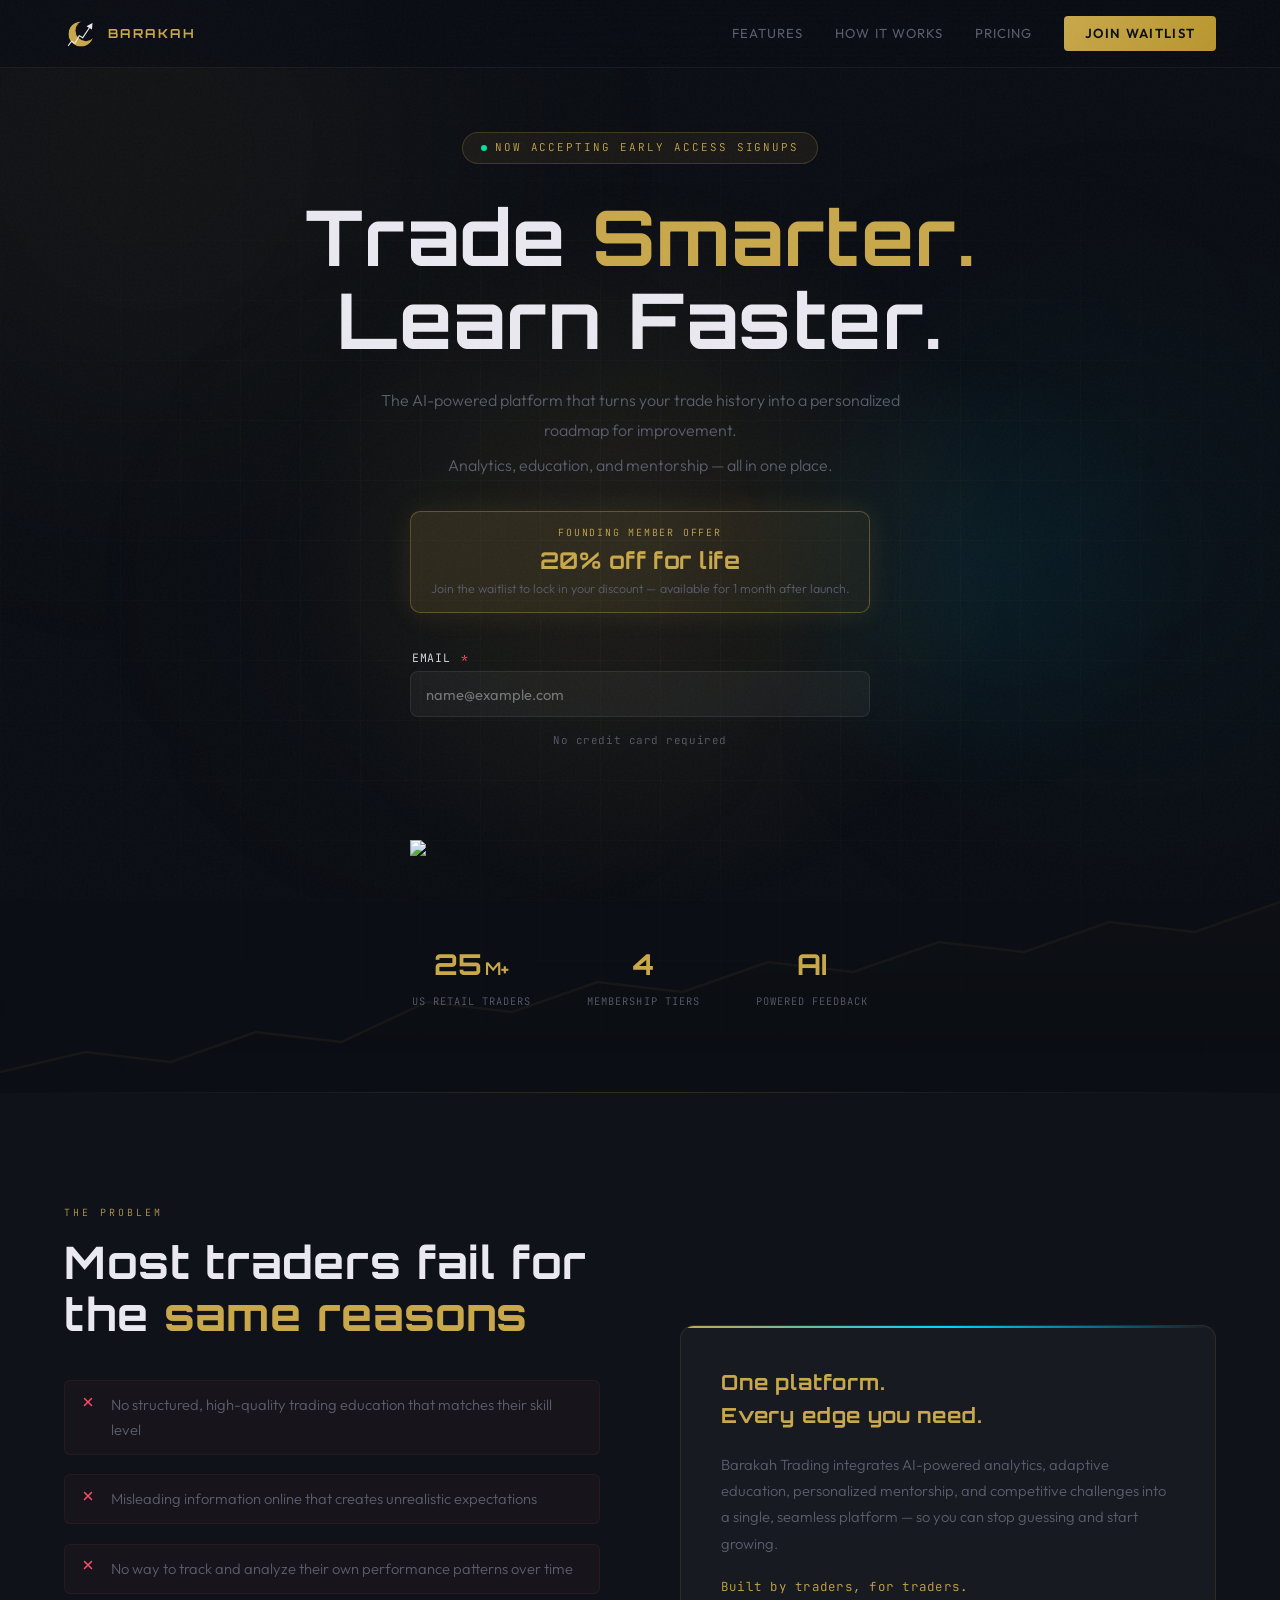
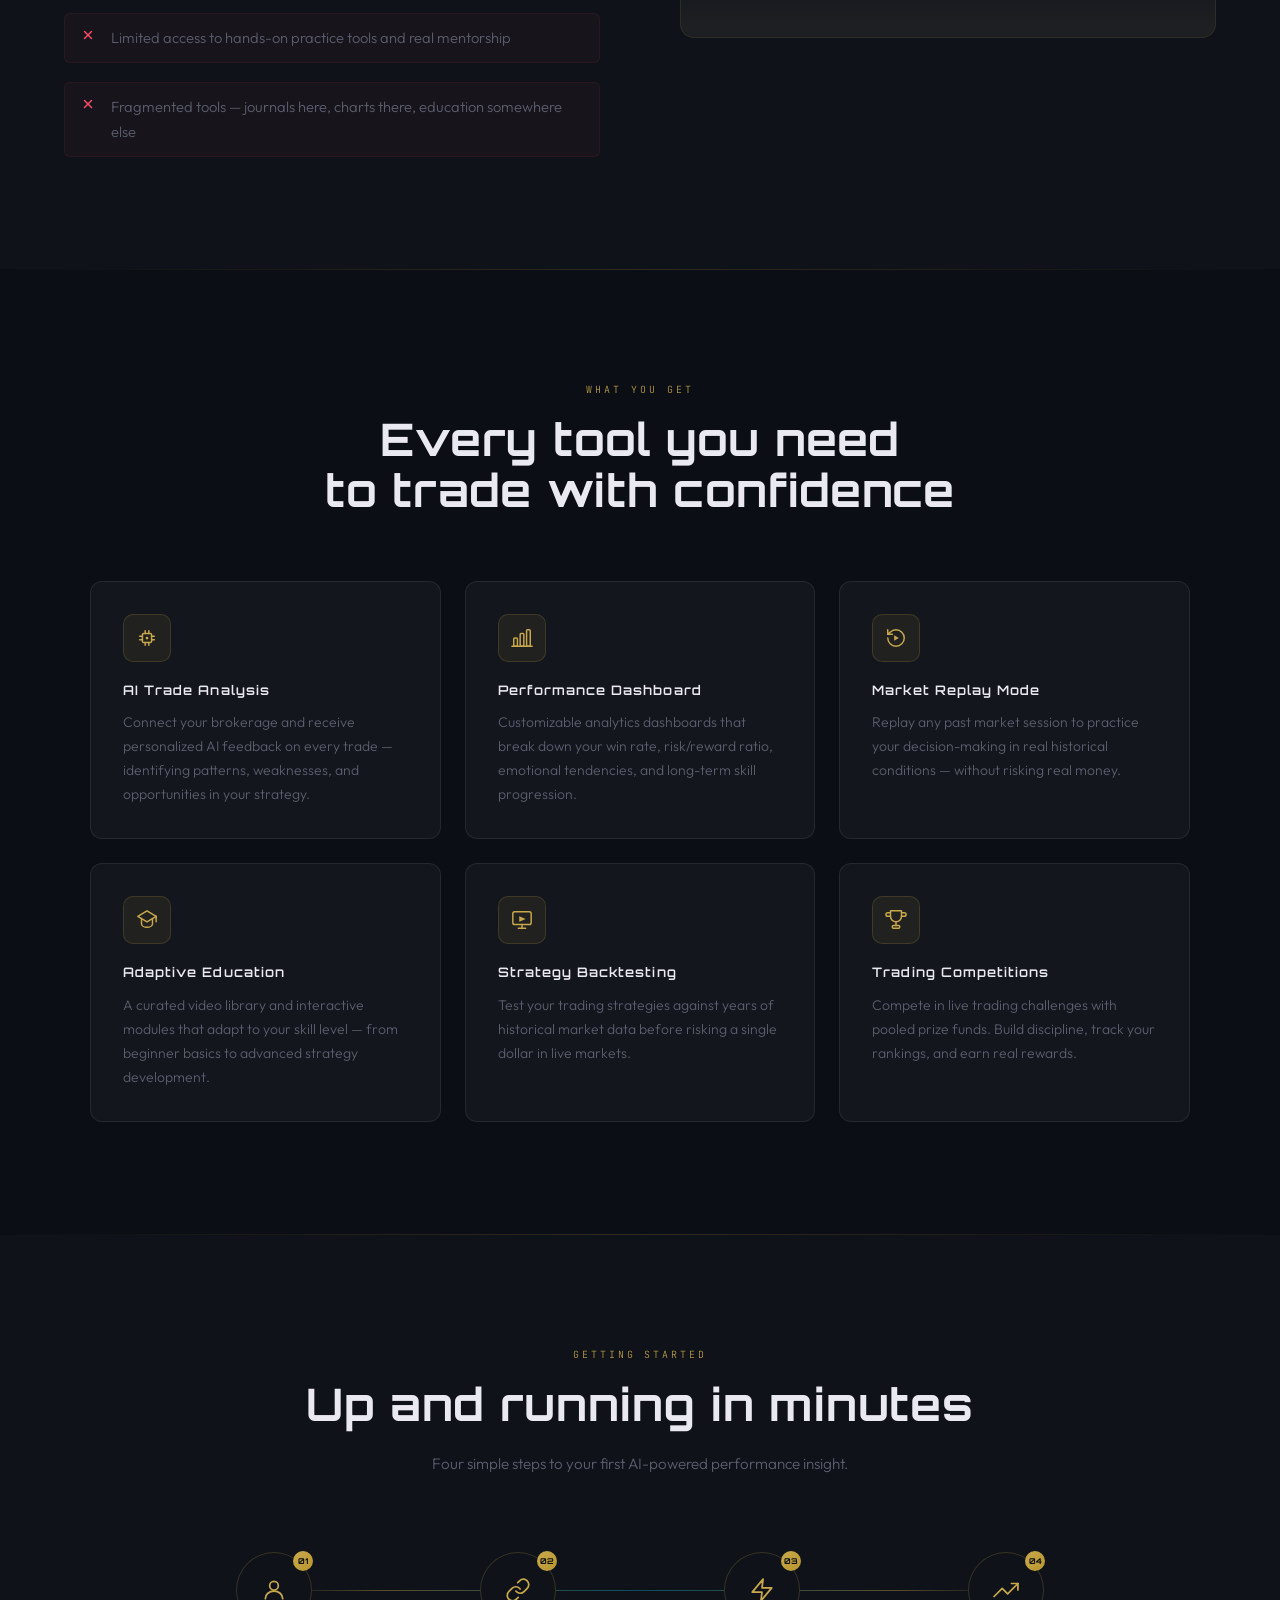
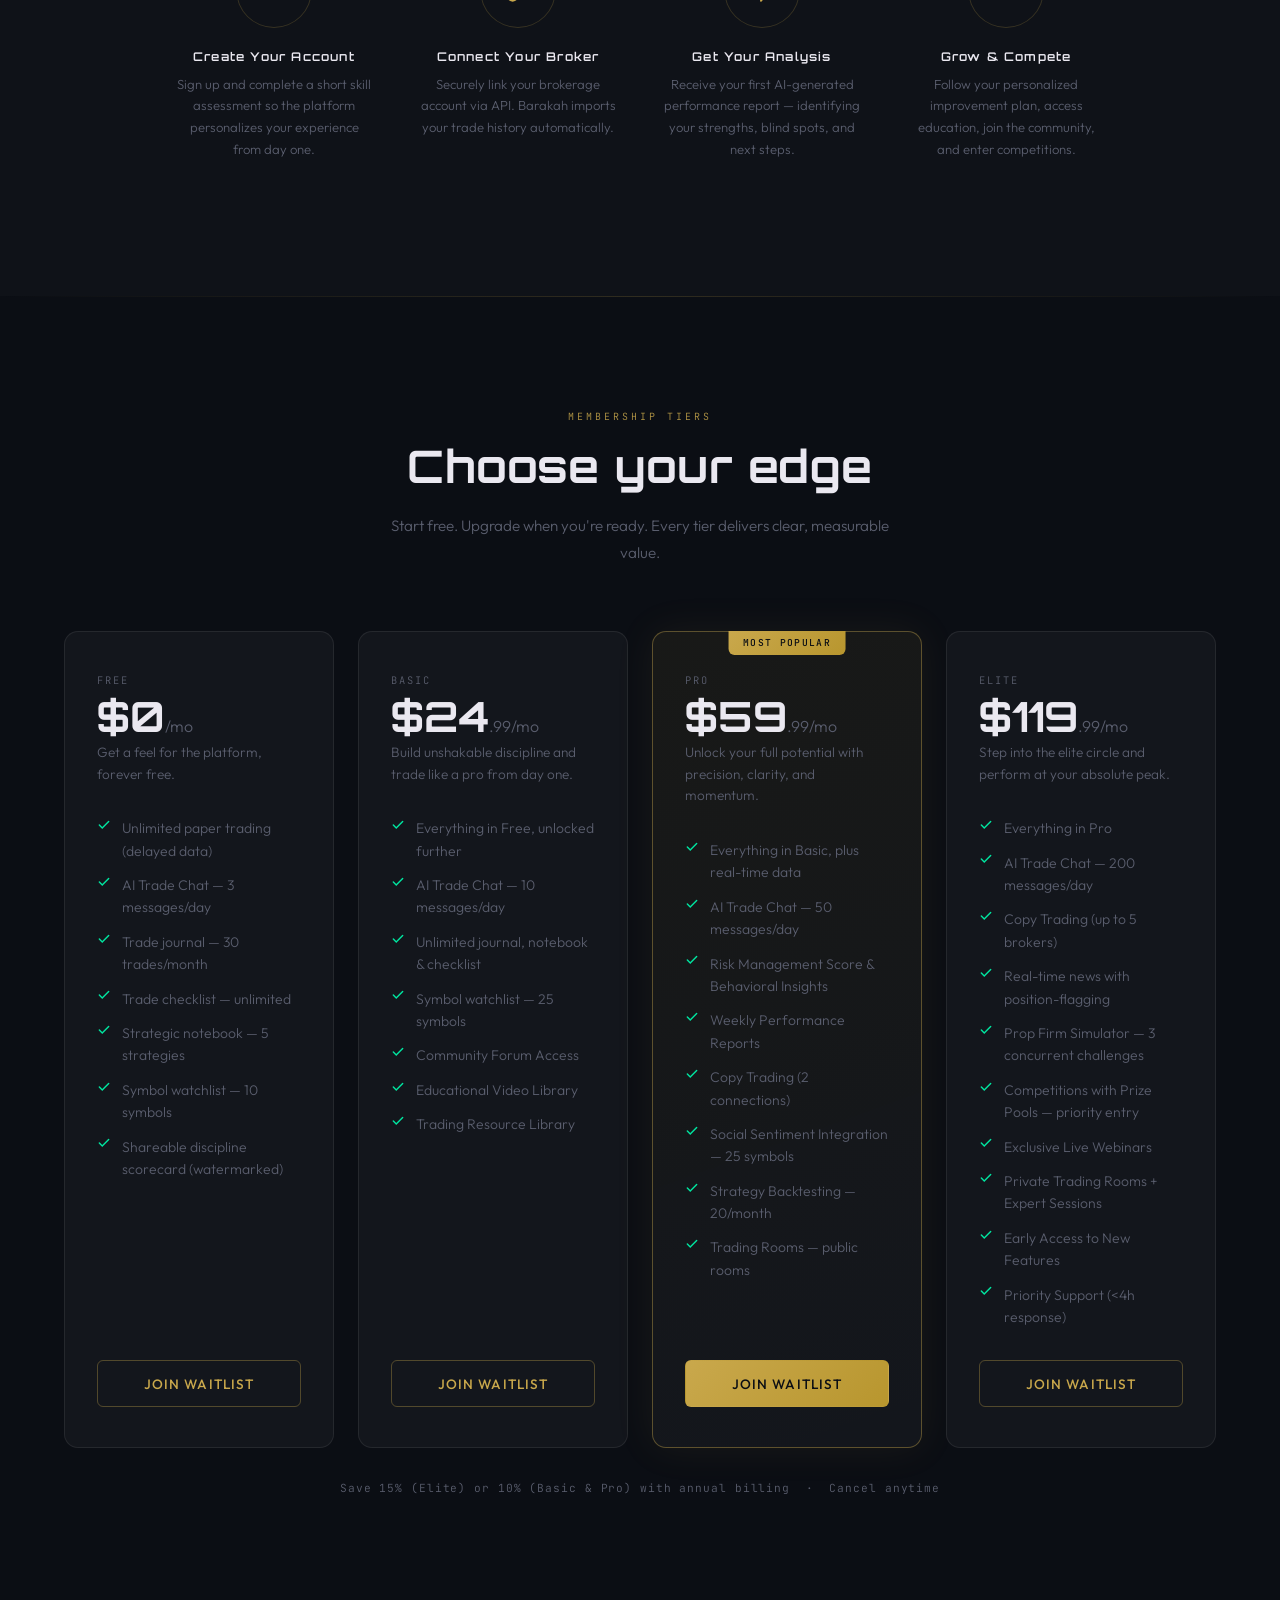
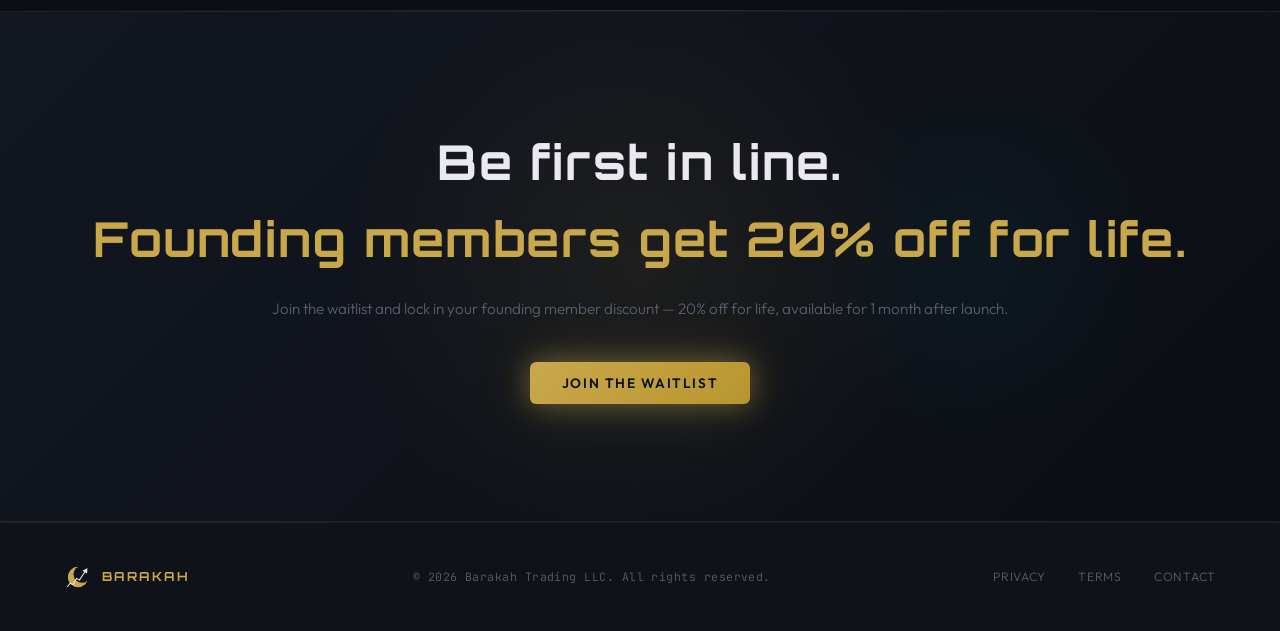
==== commit 1aeb4e8c: "Improve waitlist form spacing above email and between fields. Co-authored-by: Cursor <cursoragent@cu" ====
--- a/index.html
+++ b/index.html
@@ -222,6 +222,7 @@
 
     .hero-waitlist {
       width:100%; max-width:460px;
+      margin-top: 1rem;
       margin-bottom:.35rem;
       animation: fadeUp 1s .3s ease both;
       position:relative; z-index:2;
@@ -294,7 +295,7 @@
       gap: 0.35rem;
       width: 100%;
       max-width: 460px;
-      margin-bottom: 1rem;
+      margin-bottom: 1.35rem;
       padding: 0.85rem 1rem;
       border-radius: 10px;
       background: linear-gradient(135deg, rgba(201,168,76,0.14), rgba(201,168,76,0.05));
@@ -331,7 +332,17 @@
 
     .form-email-note-wrap {
       grid-column: 1 / -1;
-      margin-top: 0.15rem;
+      margin-top: 0;
+      max-height: 40px;
+      opacity: 1;
+      overflow: hidden;
+      transition: max-height .4s cubic-bezier(.2,.8,.2,1), opacity .3s ease, margin .3s ease;
+    }
+    #sf3zac646cc79c3760aba5db5c4d29d57eebe3e484f89957306e7d0e94ae62c60639:not(.zoho-collapsed) .form-email-note-wrap,
+    #sf3zac646cc79c3760aba5db5c4d29d57eebe3e484f89957306e7d0e94ae62c60639.zoho-success-collapsed .form-email-note-wrap {
+      max-height: 0;
+      opacity: 0;
+      margin-top: 0 !important;
     }
     .form-email-note {
       font-family:'JetBrains Mono',monospace;
@@ -751,16 +762,24 @@
     #sf3zac646cc79c3760aba5db5c4d29d57eebe3e484f89957306e7d0e94ae62c60639 #SIGNUP_DESCRIPTION {
       display: none;
     }
+    #sf3zac646cc79c3760aba5db5c4d29d57eebe3e484f89957306e7d0e94ae62c60639 #errorMsgDiv + div {
+      display: flex;
+      flex-direction: column;
+      gap: 1rem;
+    }
     #sf3zac646cc79c3760aba5db5c4d29d57eebe3e484f89957306e7d0e94ae62c60639 .zcsffieldsdiv {
       display: grid;
       grid-template-columns: 1fr;
-      gap: 0.85rem;
+      gap: 1rem;
       width: 100%;
     }
     #sf3zac646cc79c3760aba5db5c4d29d57eebe3e484f89957306e7d0e94ae62c60639 .zcsffield {
       margin: 0;
       min-width: 0;
       grid-column: 1 / -1;
+    }
+    #sf3zac646cc79c3760aba5db5c4d29d57eebe3e484f89957306e7d0e94ae62c60639 .zcsffield > div:empty {
+      display: none;
     }
     #sf3zac646cc79c3760aba5db5c4d29d57eebe3e484f89957306e7d0e94ae62c60639 [name="SIGNUP_FORM_LABEL"] {
       display: flex;
@@ -855,14 +874,14 @@
       margin-right: auto;
     }
     #sf3zac646cc79c3760aba5db5c4d29d57eebe3e484f89957306e7d0e94ae62c60639 #REQUIRED_FIELD_TEXT {
-      margin-top: 0.6rem;
+      margin: 0;
       color: var(--text-muted);
       font-size: 0.72rem;
       letter-spacing: 0.05em;
       font-family: 'JetBrains Mono', monospace;
     }
     #sf3zac646cc79c3760aba5db5c4d29d57eebe3e484f89957306e7d0e94ae62c60639 #zcWebOptin {
-      margin-top: 0.8rem;
+      margin-top: 0;
       width: auto;
       display: inline-block;
       border: none;
@@ -1036,7 +1055,7 @@
     @media (min-width: 901px) {
       #sf3zac646cc79c3760aba5db5c4d29d57eebe3e484f89957306e7d0e94ae62c60639 .zcsffieldsdiv {
         grid-template-columns: repeat(2, minmax(0, 1fr));
-        gap: 0.9rem;
+        gap: 1rem;
       }
       #sf3zac646cc79c3760aba5db5c4d29d57eebe3e484f89957306e7d0e94ae62c60639 .zcsffield[fieldid="1634770000000000023"] { grid-column: 1 / 2; }
       #sf3zac646cc79c3760aba5db5c4d29d57eebe3e484f89957306e7d0e94ae62c60639 .zcsffield[fieldid="1634770000000000025"] { grid-column: 2 / 3; }
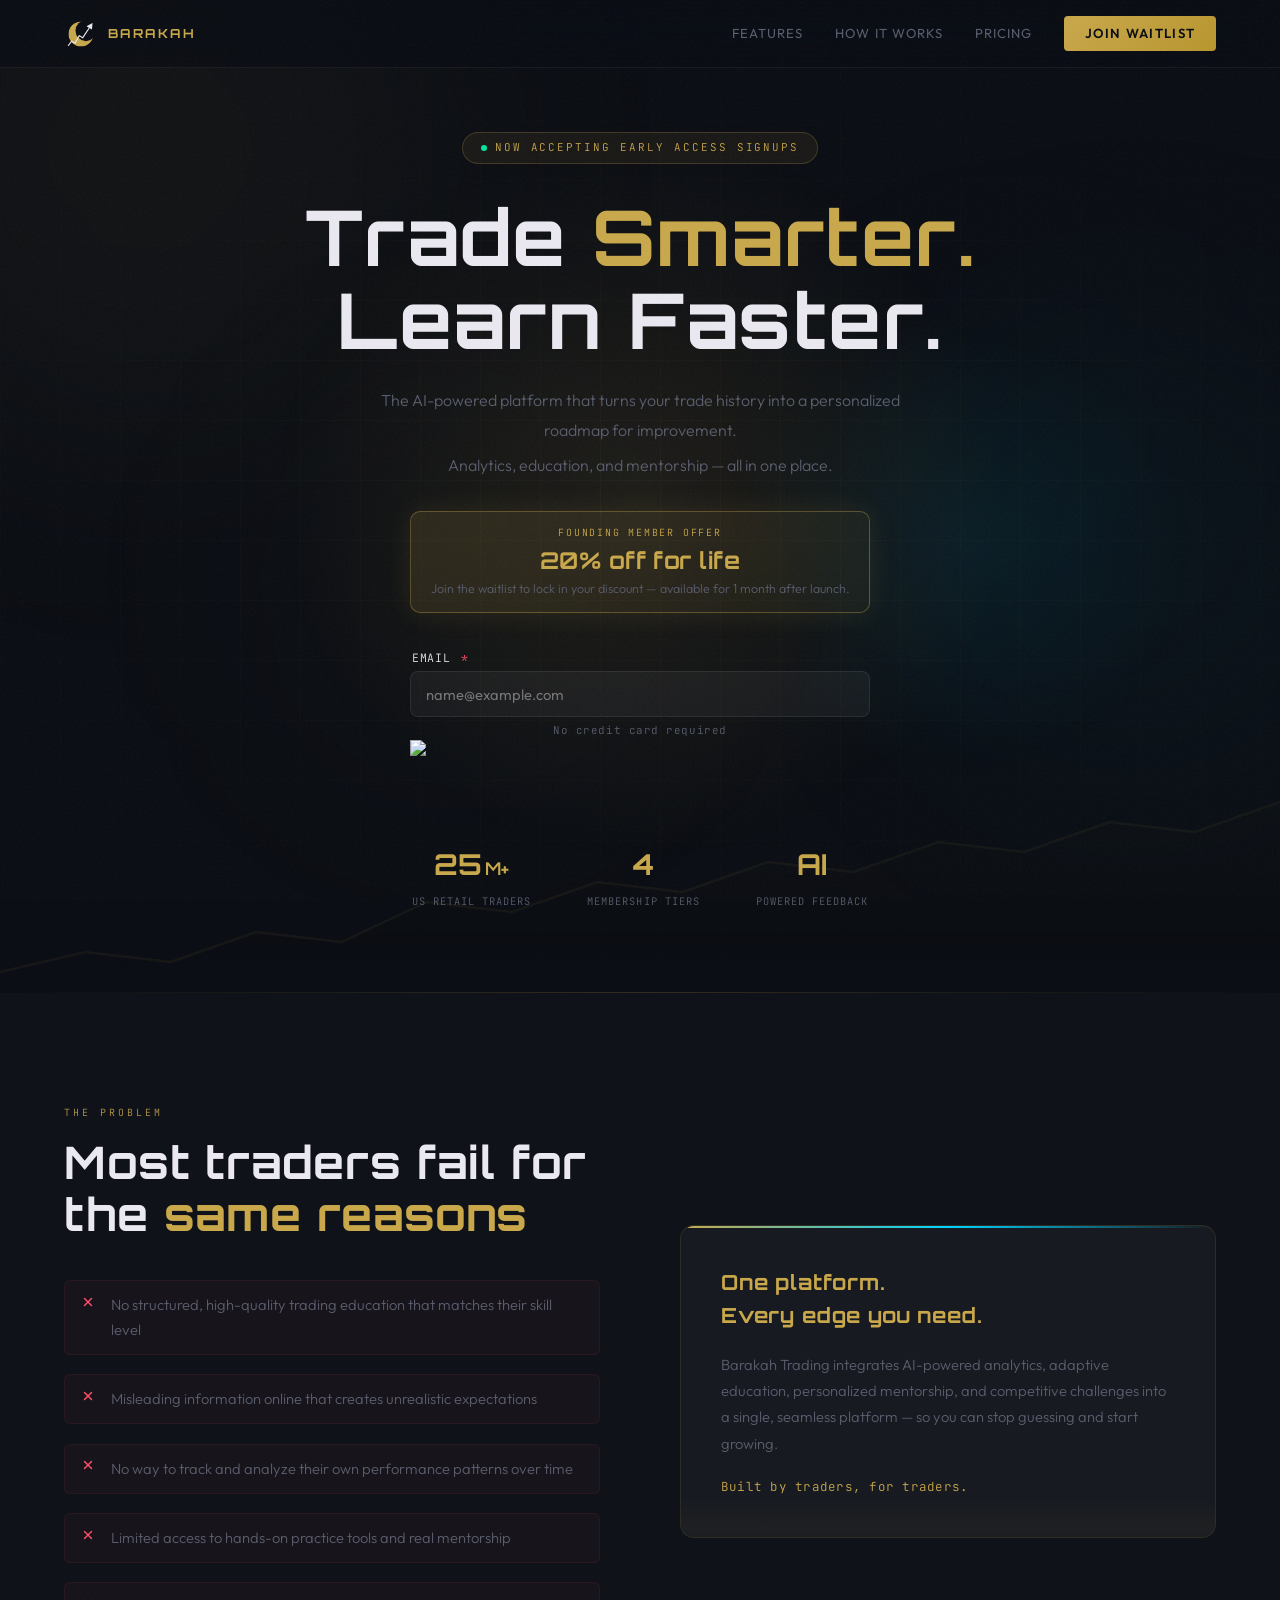
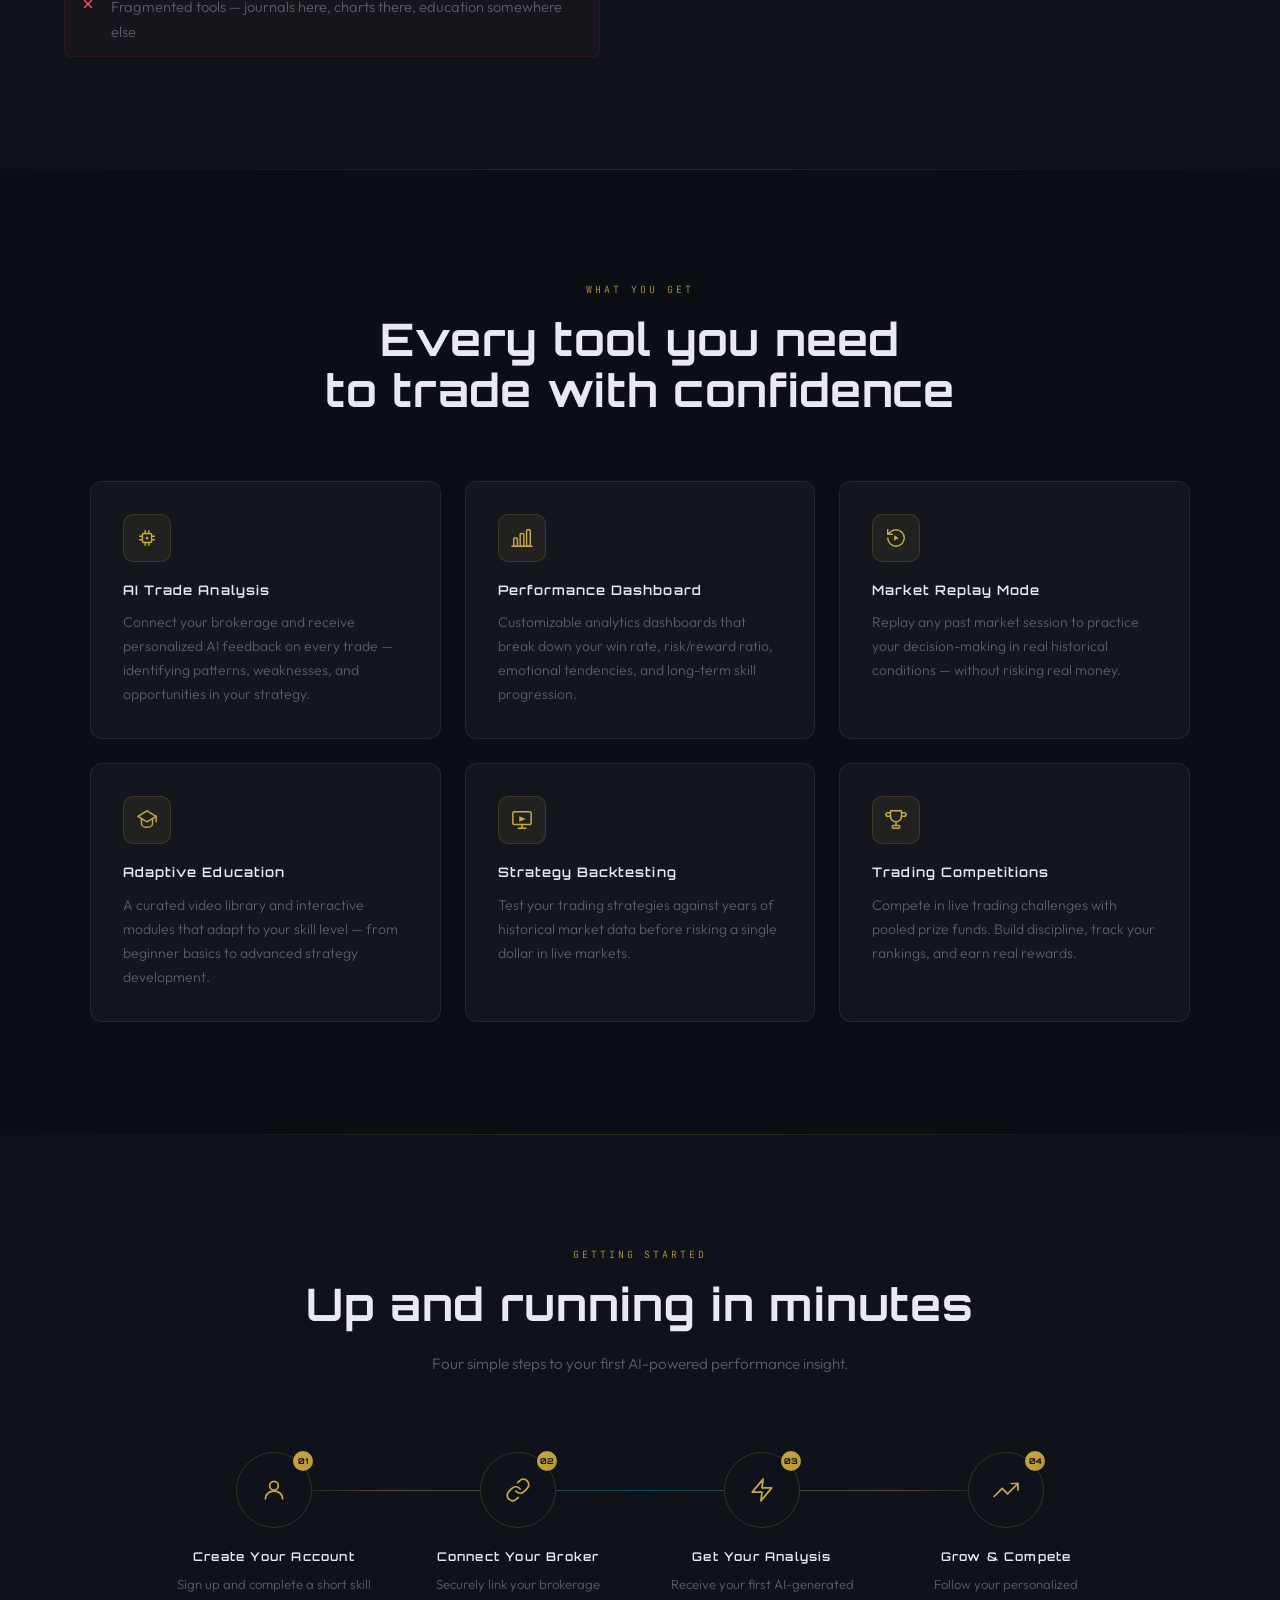
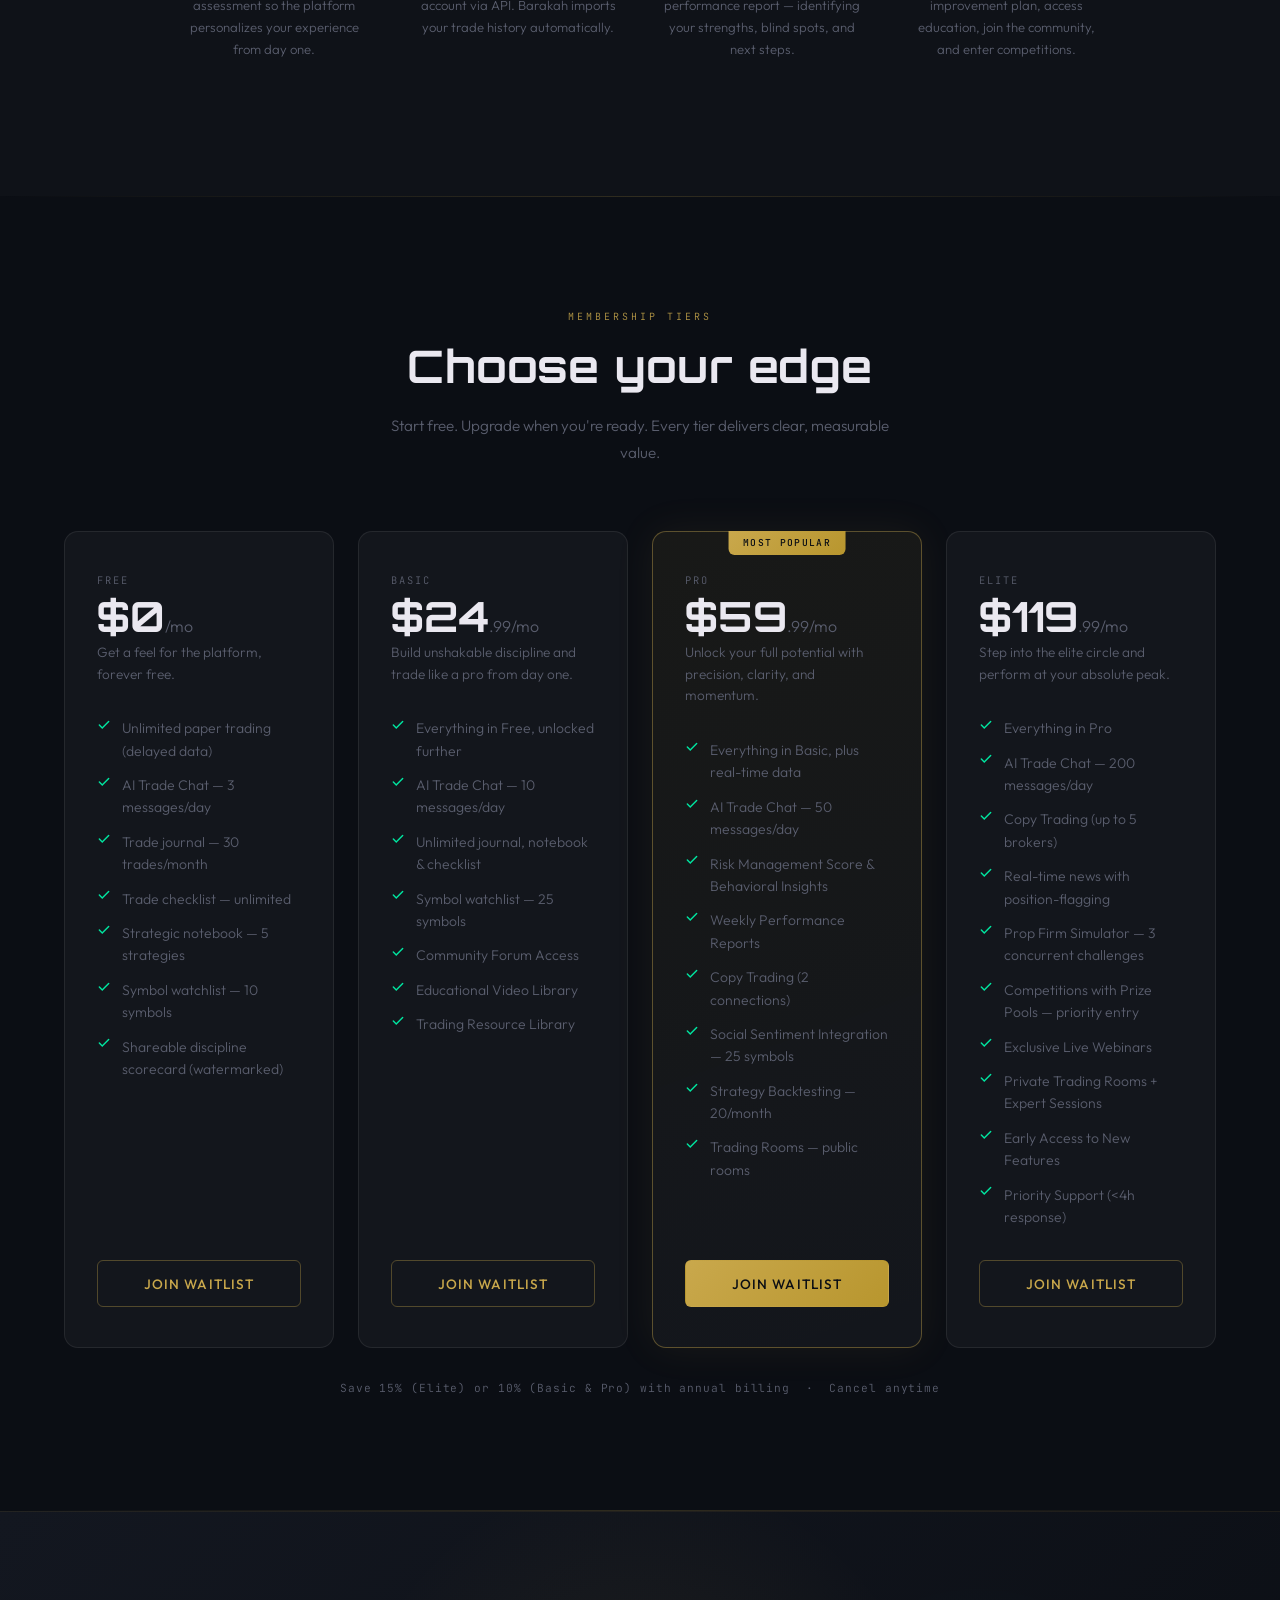
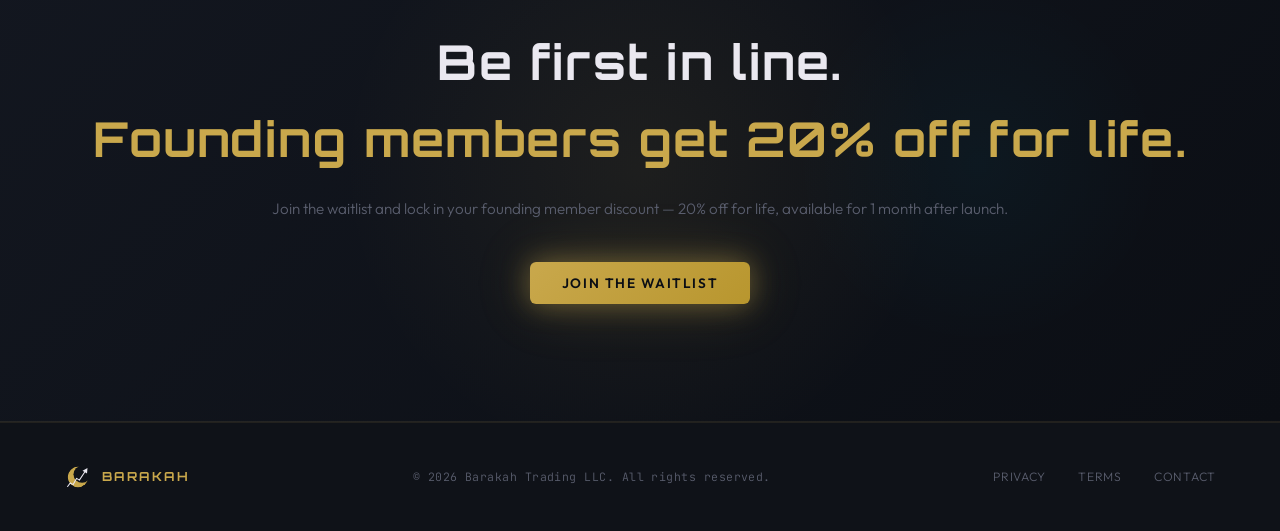
==== commit 9729c71c: "Tighten collapsed waitlist spacing below credit card note. Co-authored-by: Cursor <cursoragent@curso" ====
--- a/index.html
+++ b/index.html
@@ -332,17 +332,16 @@
 
     .form-email-note-wrap {
       grid-column: 1 / -1;
-      margin-top: 0;
-      max-height: 40px;
+      margin: 0;
       opacity: 1;
       overflow: hidden;
-      transition: max-height .4s cubic-bezier(.2,.8,.2,1), opacity .3s ease, margin .3s ease;
+      transition: opacity .3s ease;
     }
     #sf3zac646cc79c3760aba5db5c4d29d57eebe3e484f89957306e7d0e94ae62c60639:not(.zoho-collapsed) .form-email-note-wrap,
     #sf3zac646cc79c3760aba5db5c4d29d57eebe3e484f89957306e7d0e94ae62c60639.zoho-success-collapsed .form-email-note-wrap {
+      display: none;
       max-height: 0;
       opacity: 0;
-      margin-top: 0 !important;
     }
     .form-email-note {
       font-family:'JetBrains Mono',monospace;
@@ -351,6 +350,7 @@
       letter-spacing:.05em;
       text-align:center;
       line-height:1.4;
+      margin: 0;
     }
 
     .hero-stats {
@@ -963,9 +963,10 @@
       background: rgba(255,77,106,0.08) !important;
     }
     /* Progressive reveal: email first, then rest */
-    #sf3zac646cc79c3760aba5db5c4d29d57eebe3e484f89957306e7d0e94ae62c60639.zoho-collapsed .zcsffield[data-zoho-extra="true"],
+    #sf3zac646cc79c3760aba5db5c4d29d57eebe3e484f89957306e7d0e94ae62c60639.zoho-collapsed .zoho-extra-fields-wrap,
     #sf3zac646cc79c3760aba5db5c4d29d57eebe3e484f89957306e7d0e94ae62c60639.zoho-collapsed #REQUIRED_FIELD_TEXT,
-    #sf3zac646cc79c3760aba5db5c4d29d57eebe3e484f89957306e7d0e94ae62c60639.zoho-collapsed #zcWebOptin {
+    #sf3zac646cc79c3760aba5db5c4d29d57eebe3e484f89957306e7d0e94ae62c60639.zoho-collapsed #REQUIRED_FIELD_TEXT + div {
+      display: none;
       max-height: 0;
       opacity: 0;
       overflow: hidden;
@@ -977,8 +978,16 @@
       transform: translateY(-10px) scale(.98);
     }
     #sf3zac646cc79c3760aba5db5c4d29d57eebe3e484f89957306e7d0e94ae62c60639.zoho-collapsed .zcsffieldsdiv {
-      max-height: 9rem;
-      overflow: hidden;
+      gap: 0.35rem;
+      max-height: none;
+      overflow: visible;
+    }
+    #sf3zac646cc79c3760aba5db5c4d29d57eebe3e484f89957306e7d0e94ae62c60639 .zoho-extra-fields-wrap {
+      display: grid;
+      grid-column: 1 / -1;
+      grid-template-columns: 1fr;
+      gap: 1rem;
+      width: 100%;
     }
     #sf3zac646cc79c3760aba5db5c4d29d57eebe3e484f89957306e7d0e94ae62c60639 .zcsffield[data-zoho-extra="true"],
     #sf3zac646cc79c3760aba5db5c4d29d57eebe3e484f89957306e7d0e94ae62c60639 #REQUIRED_FIELD_TEXT,
@@ -1004,12 +1013,13 @@
     #sf3zac646cc79c3760aba5db5c4d29d57eebe3e484f89957306e7d0e94ae62c60639 .zcsffield[fieldid="1634770000000000029"] { transition-delay: .13s; }
     #sf3zac646cc79c3760aba5db5c4d29d57eebe3e484f89957306e7d0e94ae62c60639 #REQUIRED_FIELD_TEXT { transition-delay: .16s; }
     #sf3zac646cc79c3760aba5db5c4d29d57eebe3e484f89957306e7d0e94ae62c60639 #zcWebOptin { transition-delay: .2s; }
-    #sf3zac646cc79c3760aba5db5c4d29d57eebe3e484f89957306e7d0e94ae62c60639.zoho-collapsed .zcsffield[data-zoho-extra="true"],
+    #sf3zac646cc79c3760aba5db5c4d29d57eebe3e484f89957306e7d0e94ae62c60639.zoho-collapsed .zoho-extra-fields-wrap,
     #sf3zac646cc79c3760aba5db5c4d29d57eebe3e484f89957306e7d0e94ae62c60639.zoho-collapsed #REQUIRED_FIELD_TEXT,
     #sf3zac646cc79c3760aba5db5c4d29d57eebe3e484f89957306e7d0e94ae62c60639.zoho-collapsed #zcWebOptin {
       transition-delay: 0s;
     }
     #sf3zac646cc79c3760aba5db5c4d29d57eebe3e484f89957306e7d0e94ae62c60639.zoho-success-collapsed .zcsffieldsdiv,
+    #sf3zac646cc79c3760aba5db5c4d29d57eebe3e484f89957306e7d0e94ae62c60639.zoho-success-collapsed .zoho-extra-fields-wrap,
     #sf3zac646cc79c3760aba5db5c4d29d57eebe3e484f89957306e7d0e94ae62c60639.zoho-success-collapsed #REQUIRED_FIELD_TEXT,
     #sf3zac646cc79c3760aba5db5c4d29d57eebe3e484f89957306e7d0e94ae62c60639.zoho-success-collapsed #zcWebOptin,
     #sf3zac646cc79c3760aba5db5c4d29d57eebe3e484f89957306e7d0e94ae62c60639.zoho-success-collapsed .recaptcha {
@@ -1053,12 +1063,12 @@
 
     /* ── RESPONSIVE ── */
     @media (min-width: 901px) {
-      #sf3zac646cc79c3760aba5db5c4d29d57eebe3e484f89957306e7d0e94ae62c60639 .zcsffieldsdiv {
+      #sf3zac646cc79c3760aba5db5c4d29d57eebe3e484f89957306e7d0e94ae62c60639 .zoho-extra-fields-wrap {
         grid-template-columns: repeat(2, minmax(0, 1fr));
-        gap: 1rem;
       }
       #sf3zac646cc79c3760aba5db5c4d29d57eebe3e484f89957306e7d0e94ae62c60639 .zcsffield[fieldid="1634770000000000023"] { grid-column: 1 / 2; }
       #sf3zac646cc79c3760aba5db5c4d29d57eebe3e484f89957306e7d0e94ae62c60639 .zcsffield[fieldid="1634770000000000025"] { grid-column: 2 / 3; }
+      #sf3zac646cc79c3760aba5db5c4d29d57eebe3e484f89957306e7d0e94ae62c60639 .zcsffield[fieldid="1634770000000000029"] { grid-column: 1 / -1; }
     }
     @media (max-width:900px) {
       .problem { grid-template-columns:1fr; gap:3rem; }
@@ -1263,6 +1273,7 @@
 												<div class="form-email-note-wrap">
 													<p class="form-email-note">No credit card required</p>
 												</div>
+												<div class="zoho-extra-fields-wrap">
 												<div class="zcsffield " fieldid="1634770000000000023">
 													<div>
 														<div name="SIGNUP_FORM_LABEL">First Name&nbsp;<span name="SIGNUP_REQUIRED">*</span></div>
@@ -1287,6 +1298,7 @@
 															<span style="display:none" id="dt_PHONE">1,true,1,Phone,2</span>
 														</div>
 													</div><div></div></div>
+												</div>
 											</div>
 											<div class="recaptcha" style="padding: 10px 0px 10px 10px;display:none " id="captchaOld" name="captchaContainer">
 												<div>
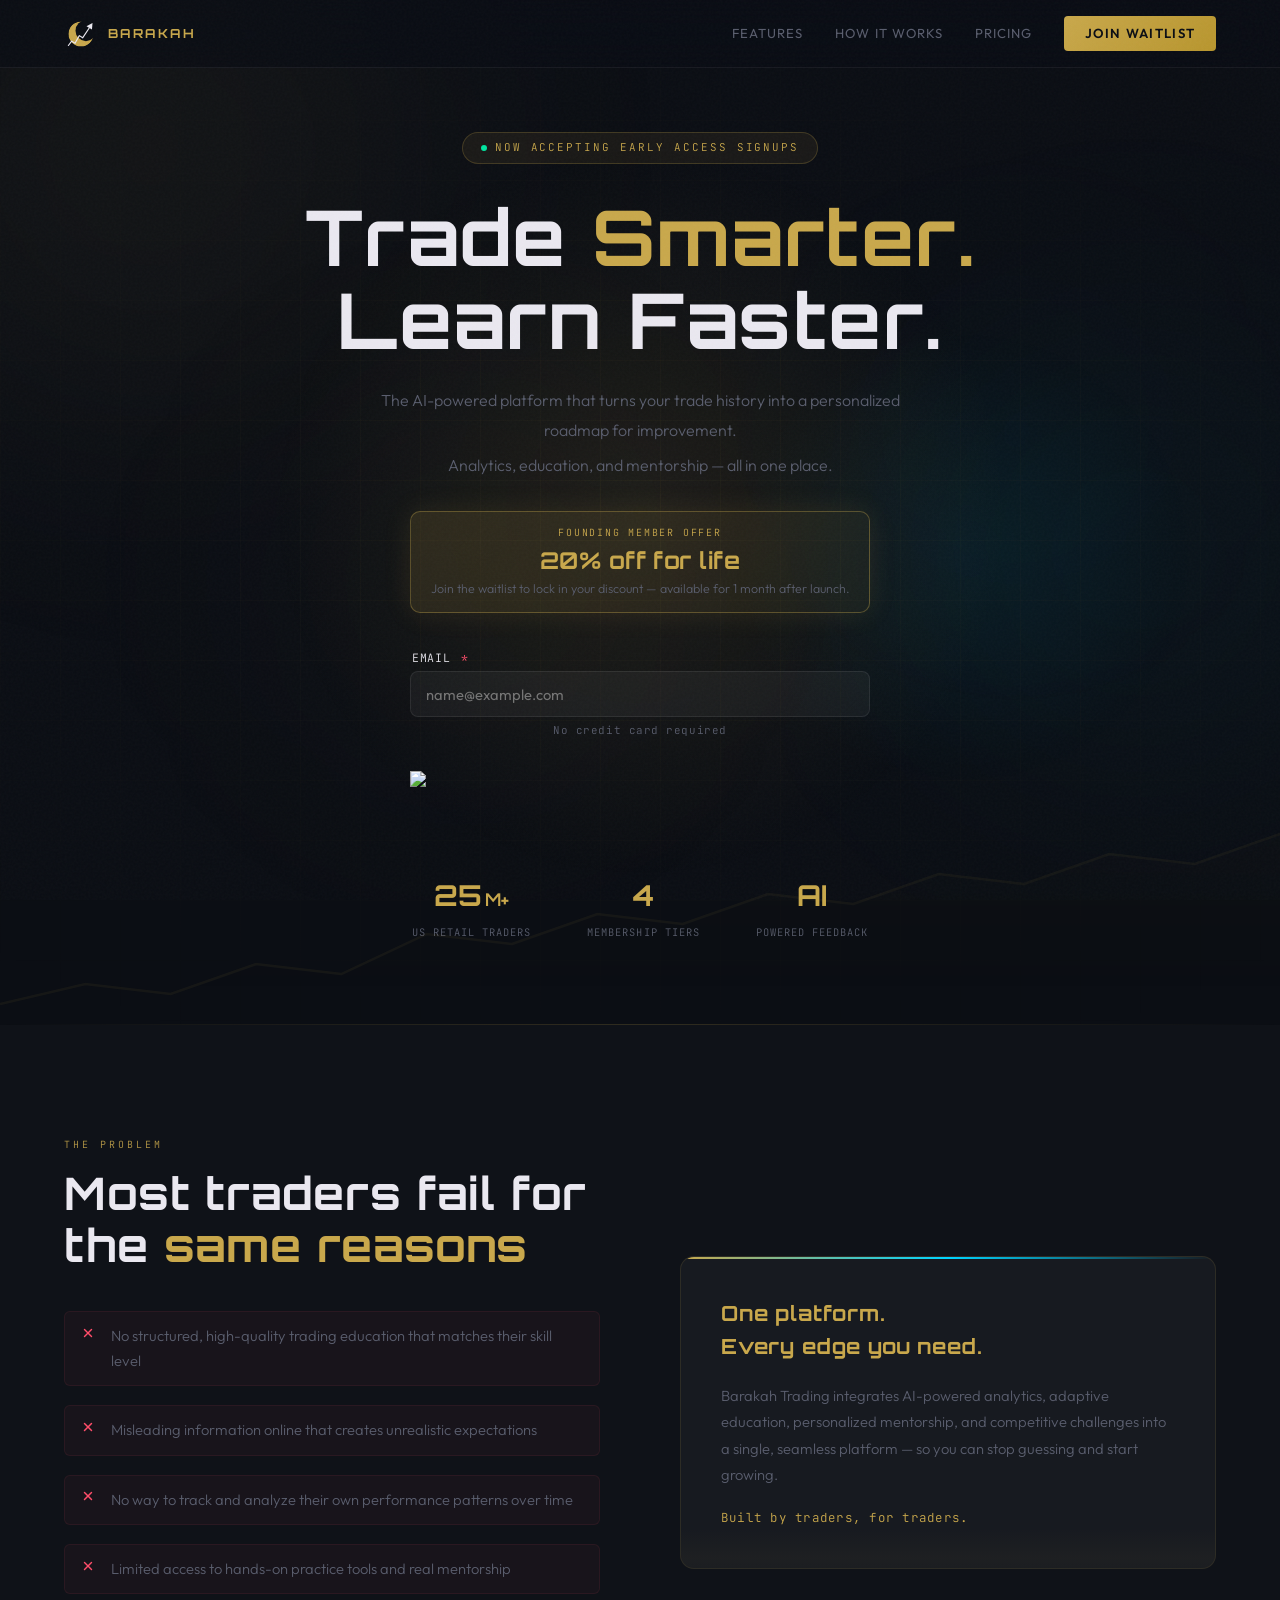
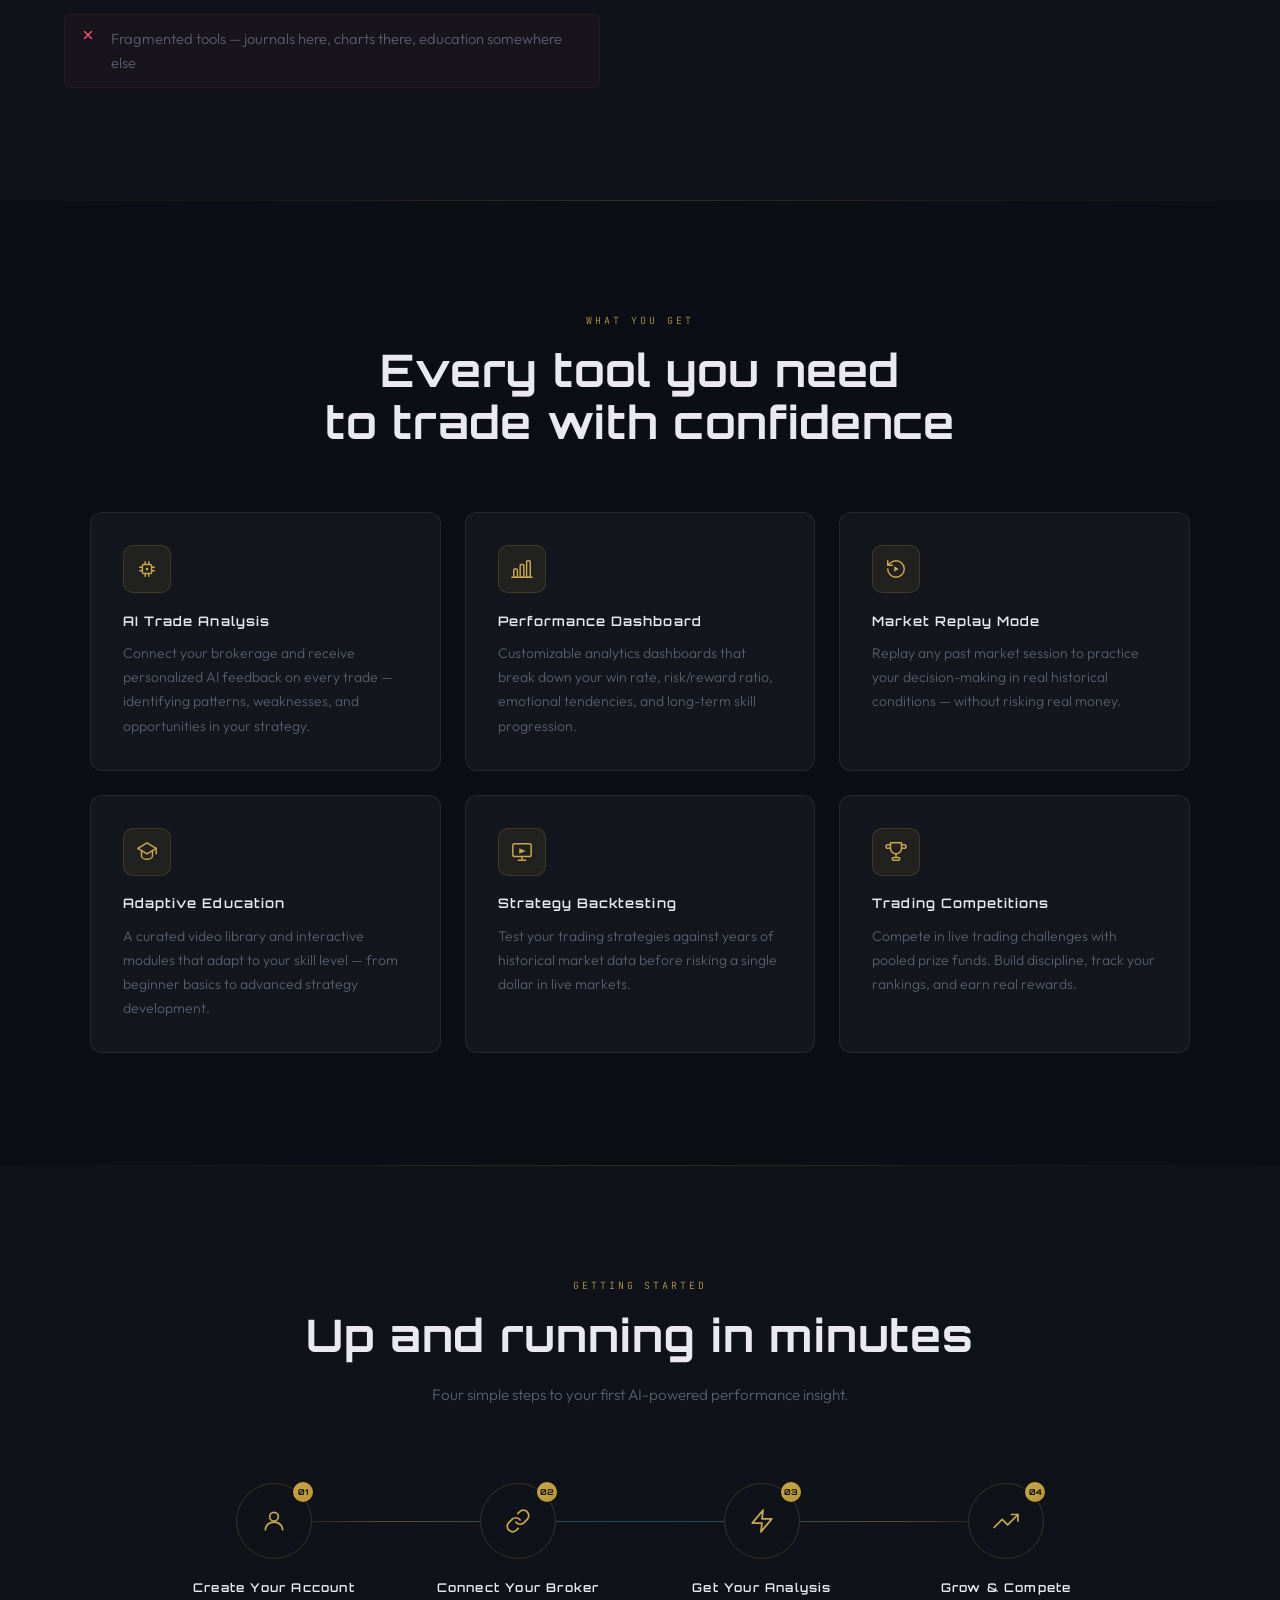
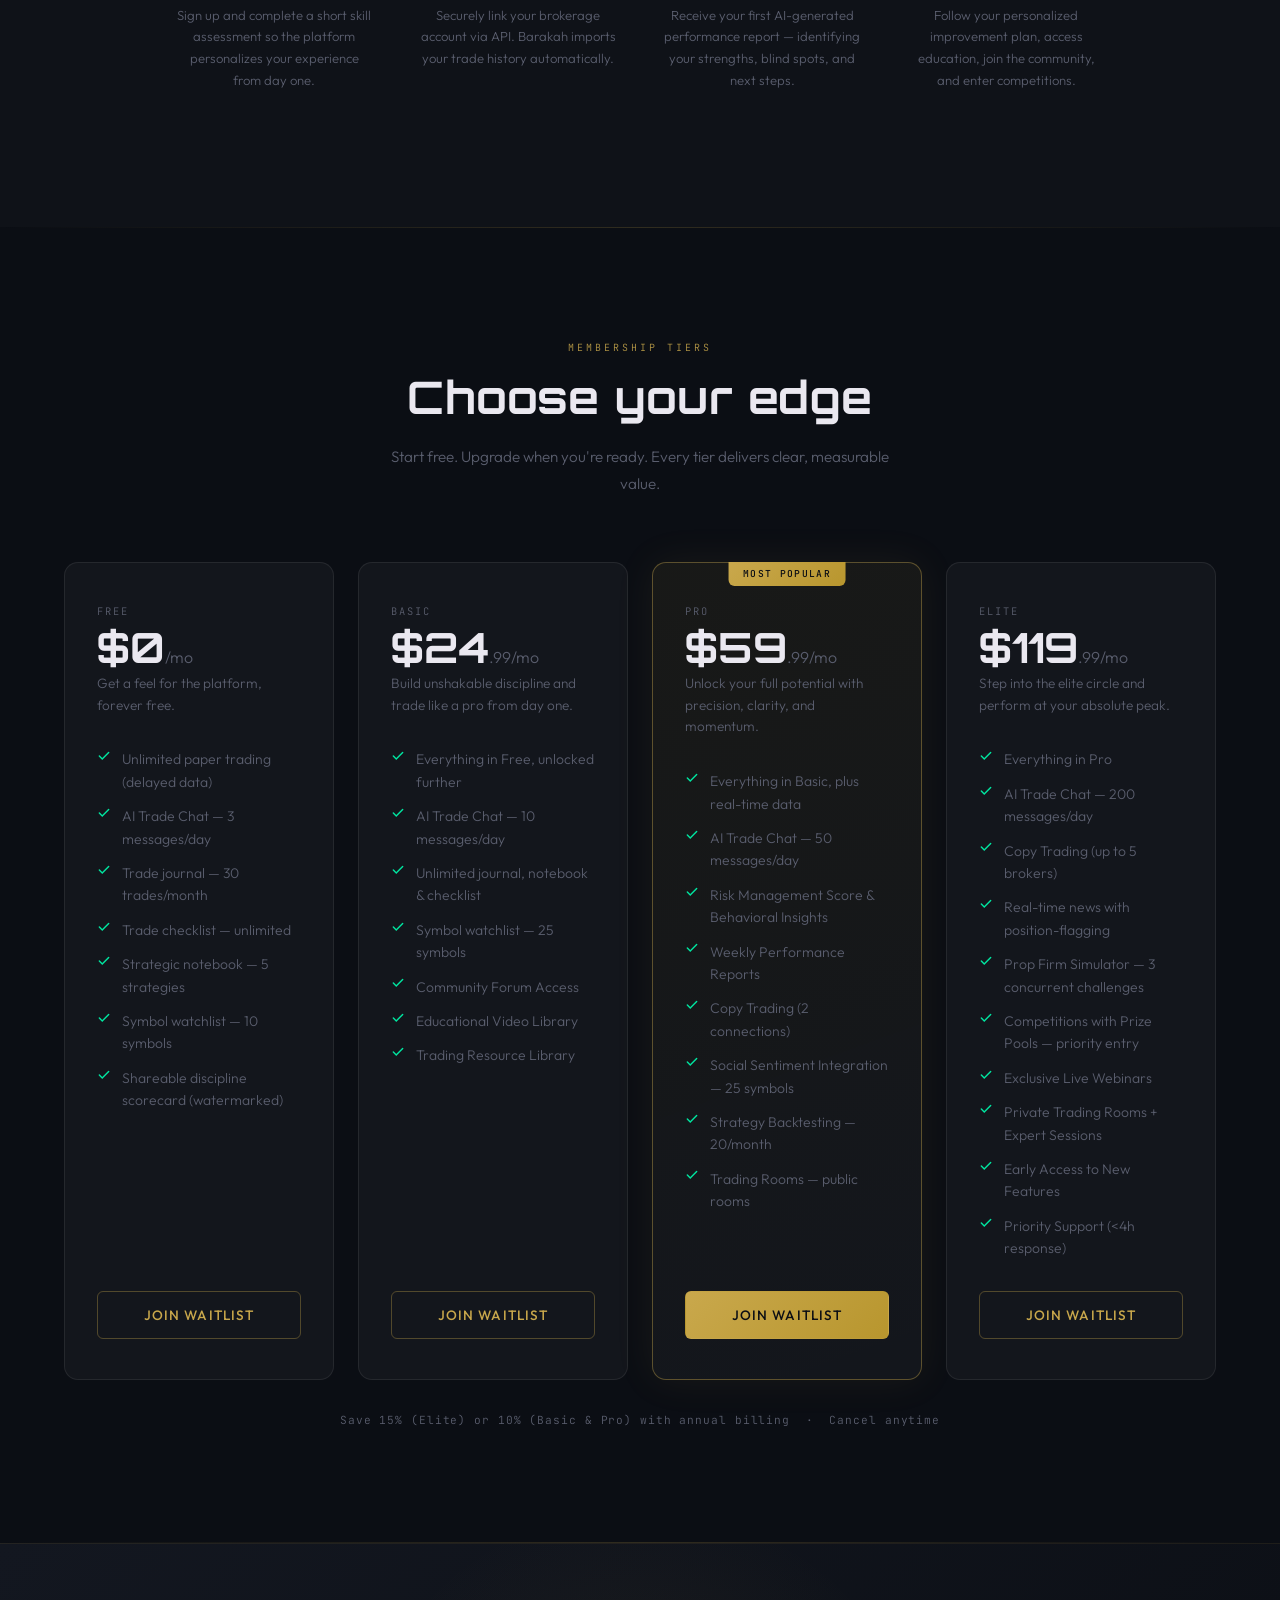
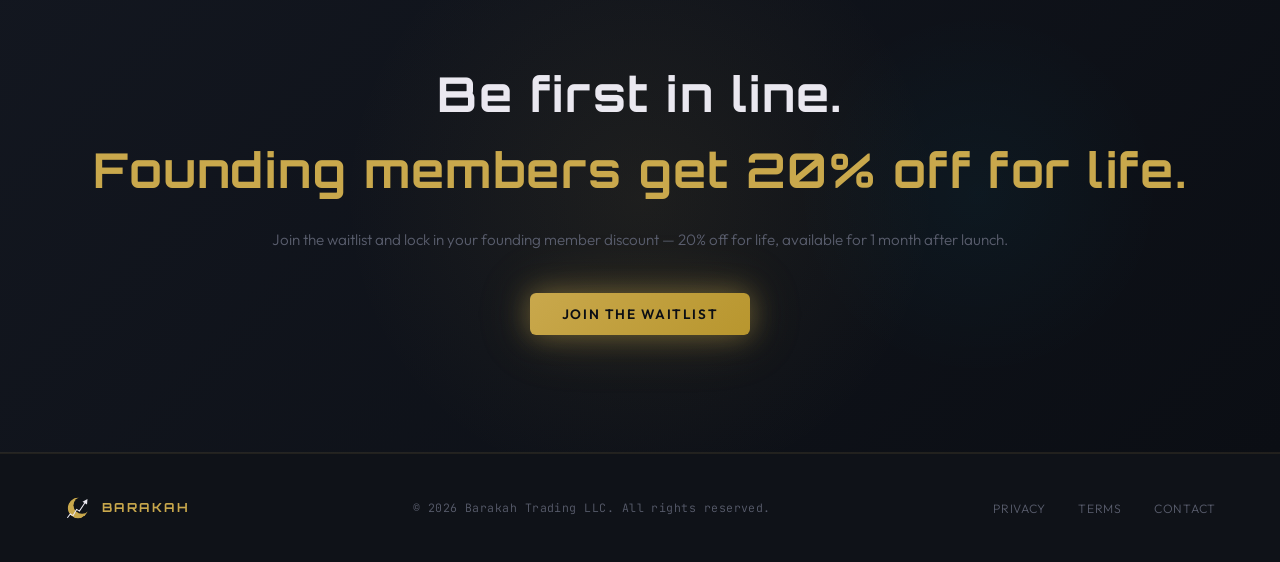
==== commit c0482911: "Restore waitlist slide animation without reintroducing collapsed gap. Co-authored-by: Cursor <cursor" ====
--- a/index.html
+++ b/index.html
@@ -766,6 +766,7 @@
       display: flex;
       flex-direction: column;
       gap: 1rem;
+      transition: gap .35s ease;
     }
     #sf3zac646cc79c3760aba5db5c4d29d57eebe3e484f89957306e7d0e94ae62c60639 .zcsffieldsdiv {
       display: grid;
@@ -963,10 +964,13 @@
       background: rgba(255,77,106,0.08) !important;
     }
     /* Progressive reveal: email first, then rest */
+    #sf3zac646cc79c3760aba5db5c4d29d57eebe3e484f89957306e7d0e94ae62c60639.zoho-collapsed #errorMsgDiv + div {
+      gap: 0;
+    }
     #sf3zac646cc79c3760aba5db5c4d29d57eebe3e484f89957306e7d0e94ae62c60639.zoho-collapsed .zoho-extra-fields-wrap,
+    #sf3zac646cc79c3760aba5db5c4d29d57eebe3e484f89957306e7d0e94ae62c60639.zoho-collapsed .zcsffield[data-zoho-extra="true"],
     #sf3zac646cc79c3760aba5db5c4d29d57eebe3e484f89957306e7d0e94ae62c60639.zoho-collapsed #REQUIRED_FIELD_TEXT,
-    #sf3zac646cc79c3760aba5db5c4d29d57eebe3e484f89957306e7d0e94ae62c60639.zoho-collapsed #REQUIRED_FIELD_TEXT + div {
-      display: none;
+    #sf3zac646cc79c3760aba5db5c4d29d57eebe3e484f89957306e7d0e94ae62c60639.zoho-collapsed #zcWebOptin {
       max-height: 0;
       opacity: 0;
       overflow: hidden;
@@ -977,6 +981,10 @@
       pointer-events: none;
       transform: translateY(-10px) scale(.98);
     }
+    #sf3zac646cc79c3760aba5db5c4d29d57eebe3e484f89957306e7d0e94ae62c60639.zoho-collapsed .zoho-extra-fields-wrap {
+      gap: 0;
+      margin-top: -0.35rem;
+    }
     #sf3zac646cc79c3760aba5db5c4d29d57eebe3e484f89957306e7d0e94ae62c60639.zoho-collapsed .zcsffieldsdiv {
       gap: 0.35rem;
       max-height: none;
@@ -988,6 +996,12 @@
       grid-template-columns: 1fr;
       gap: 1rem;
       width: 100%;
+      max-height: 520px;
+      opacity: 1;
+      transform: translateY(0) scale(1);
+      transform-origin: top center;
+      overflow: hidden;
+      transition: max-height .52s cubic-bezier(.2,.8,.2,1), opacity .35s ease, transform .45s cubic-bezier(.2,.8,.2,1), margin .3s ease, gap .3s ease;
     }
     #sf3zac646cc79c3760aba5db5c4d29d57eebe3e484f89957306e7d0e94ae62c60639 .zcsffield[data-zoho-extra="true"],
     #sf3zac646cc79c3760aba5db5c4d29d57eebe3e484f89957306e7d0e94ae62c60639 #REQUIRED_FIELD_TEXT,
@@ -1014,10 +1028,12 @@
     #sf3zac646cc79c3760aba5db5c4d29d57eebe3e484f89957306e7d0e94ae62c60639 #REQUIRED_FIELD_TEXT { transition-delay: .16s; }
     #sf3zac646cc79c3760aba5db5c4d29d57eebe3e484f89957306e7d0e94ae62c60639 #zcWebOptin { transition-delay: .2s; }
     #sf3zac646cc79c3760aba5db5c4d29d57eebe3e484f89957306e7d0e94ae62c60639.zoho-collapsed .zoho-extra-fields-wrap,
+    #sf3zac646cc79c3760aba5db5c4d29d57eebe3e484f89957306e7d0e94ae62c60639.zoho-collapsed .zcsffield[data-zoho-extra="true"],
     #sf3zac646cc79c3760aba5db5c4d29d57eebe3e484f89957306e7d0e94ae62c60639.zoho-collapsed #REQUIRED_FIELD_TEXT,
     #sf3zac646cc79c3760aba5db5c4d29d57eebe3e484f89957306e7d0e94ae62c60639.zoho-collapsed #zcWebOptin {
       transition-delay: 0s;
     }
+    #sf3zac646cc79c3760aba5db5c4d29d57eebe3e484f89957306e7d0e94ae62c60639:not(.zoho-collapsed) .zoho-extra-fields-wrap { transition-delay: .02s; }
     #sf3zac646cc79c3760aba5db5c4d29d57eebe3e484f89957306e7d0e94ae62c60639.zoho-success-collapsed .zcsffieldsdiv,
     #sf3zac646cc79c3760aba5db5c4d29d57eebe3e484f89957306e7d0e94ae62c60639.zoho-success-collapsed .zoho-extra-fields-wrap,
     #sf3zac646cc79c3760aba5db5c4d29d57eebe3e484f89957306e7d0e94ae62c60639.zoho-success-collapsed #REQUIRED_FIELD_TEXT,
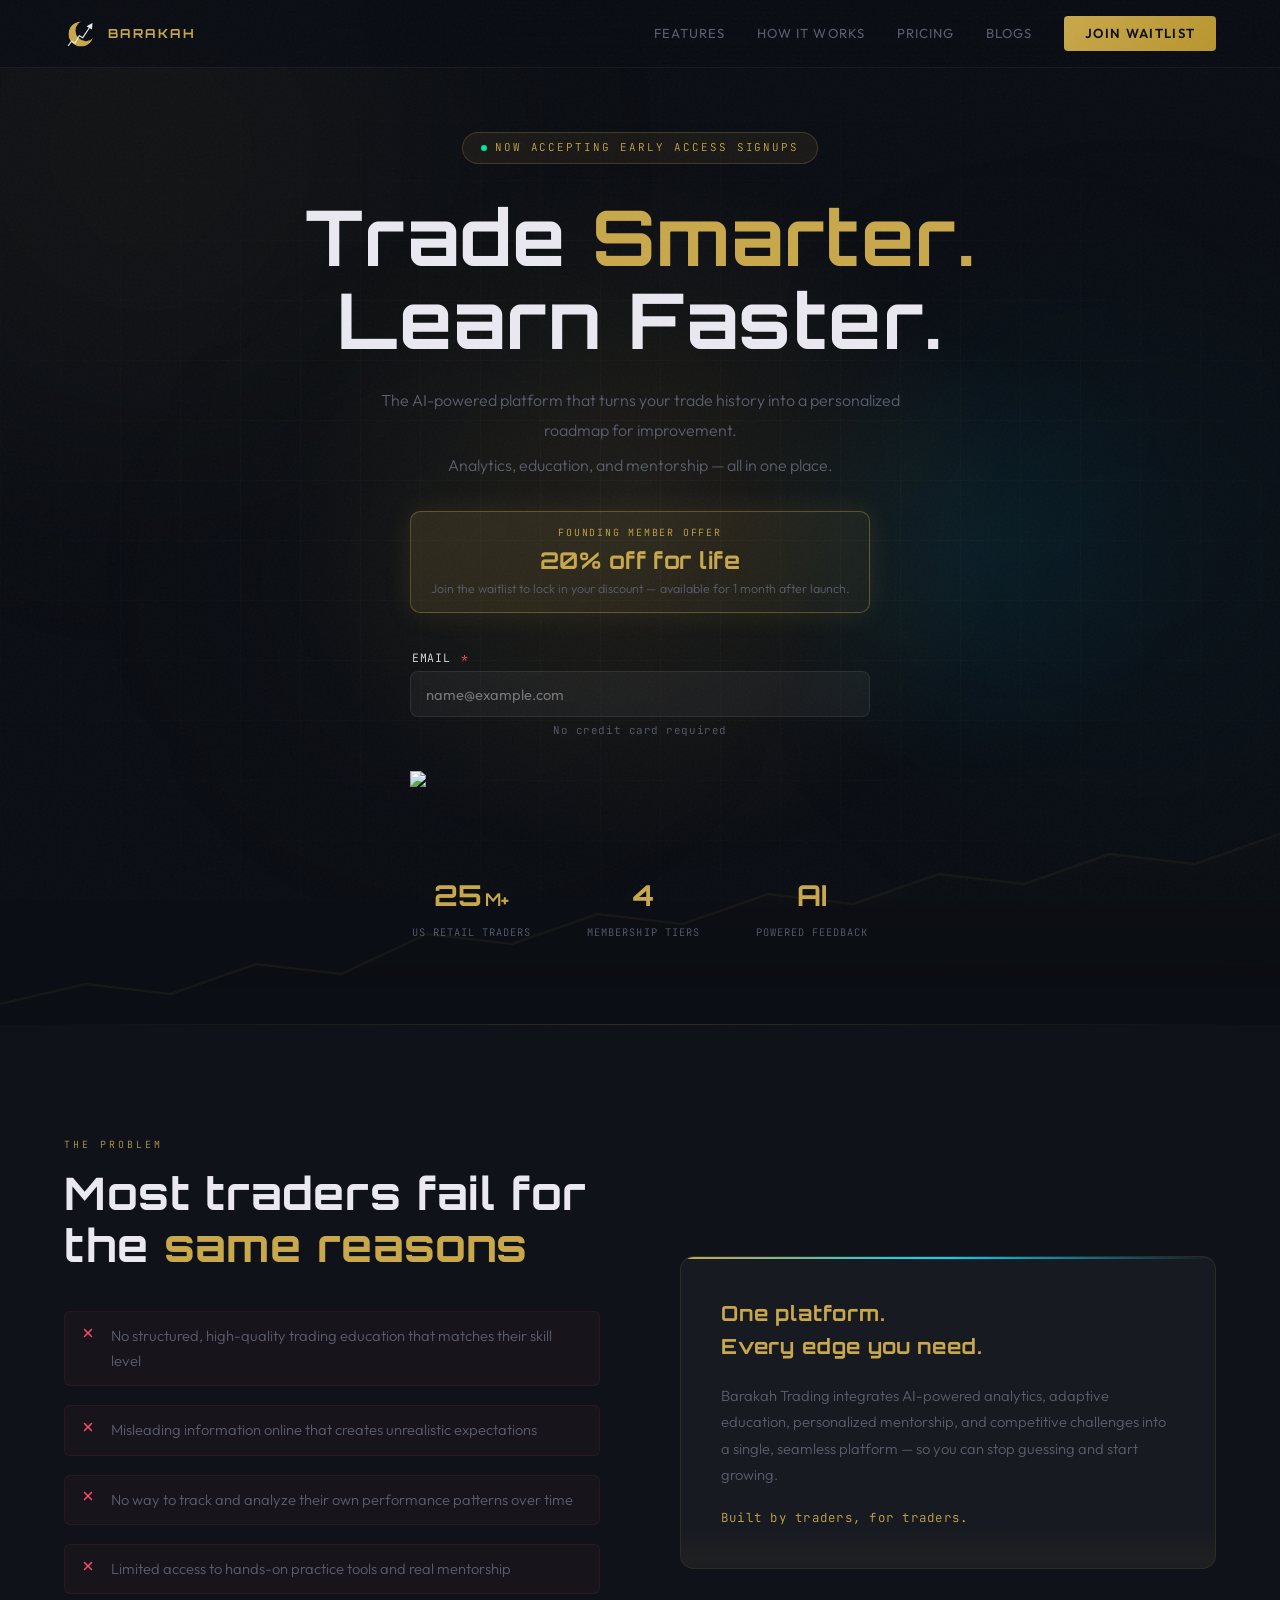
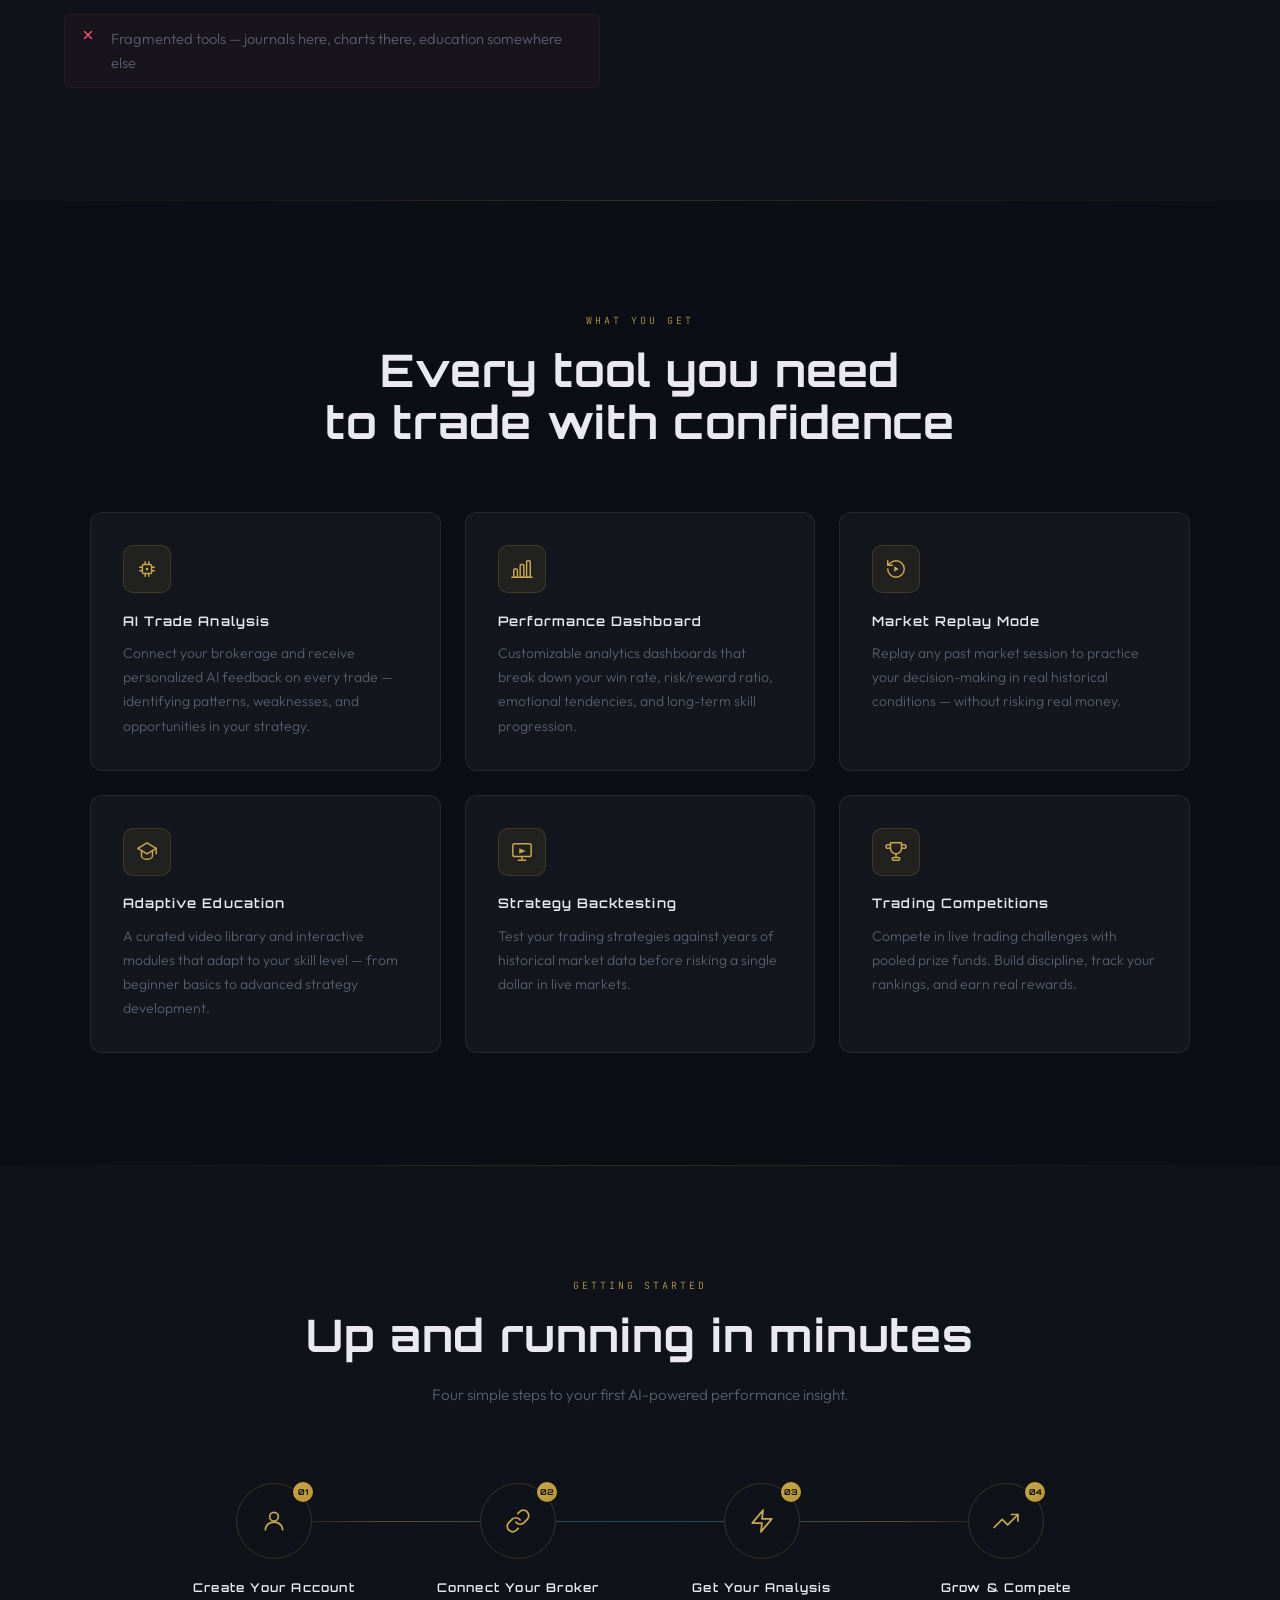
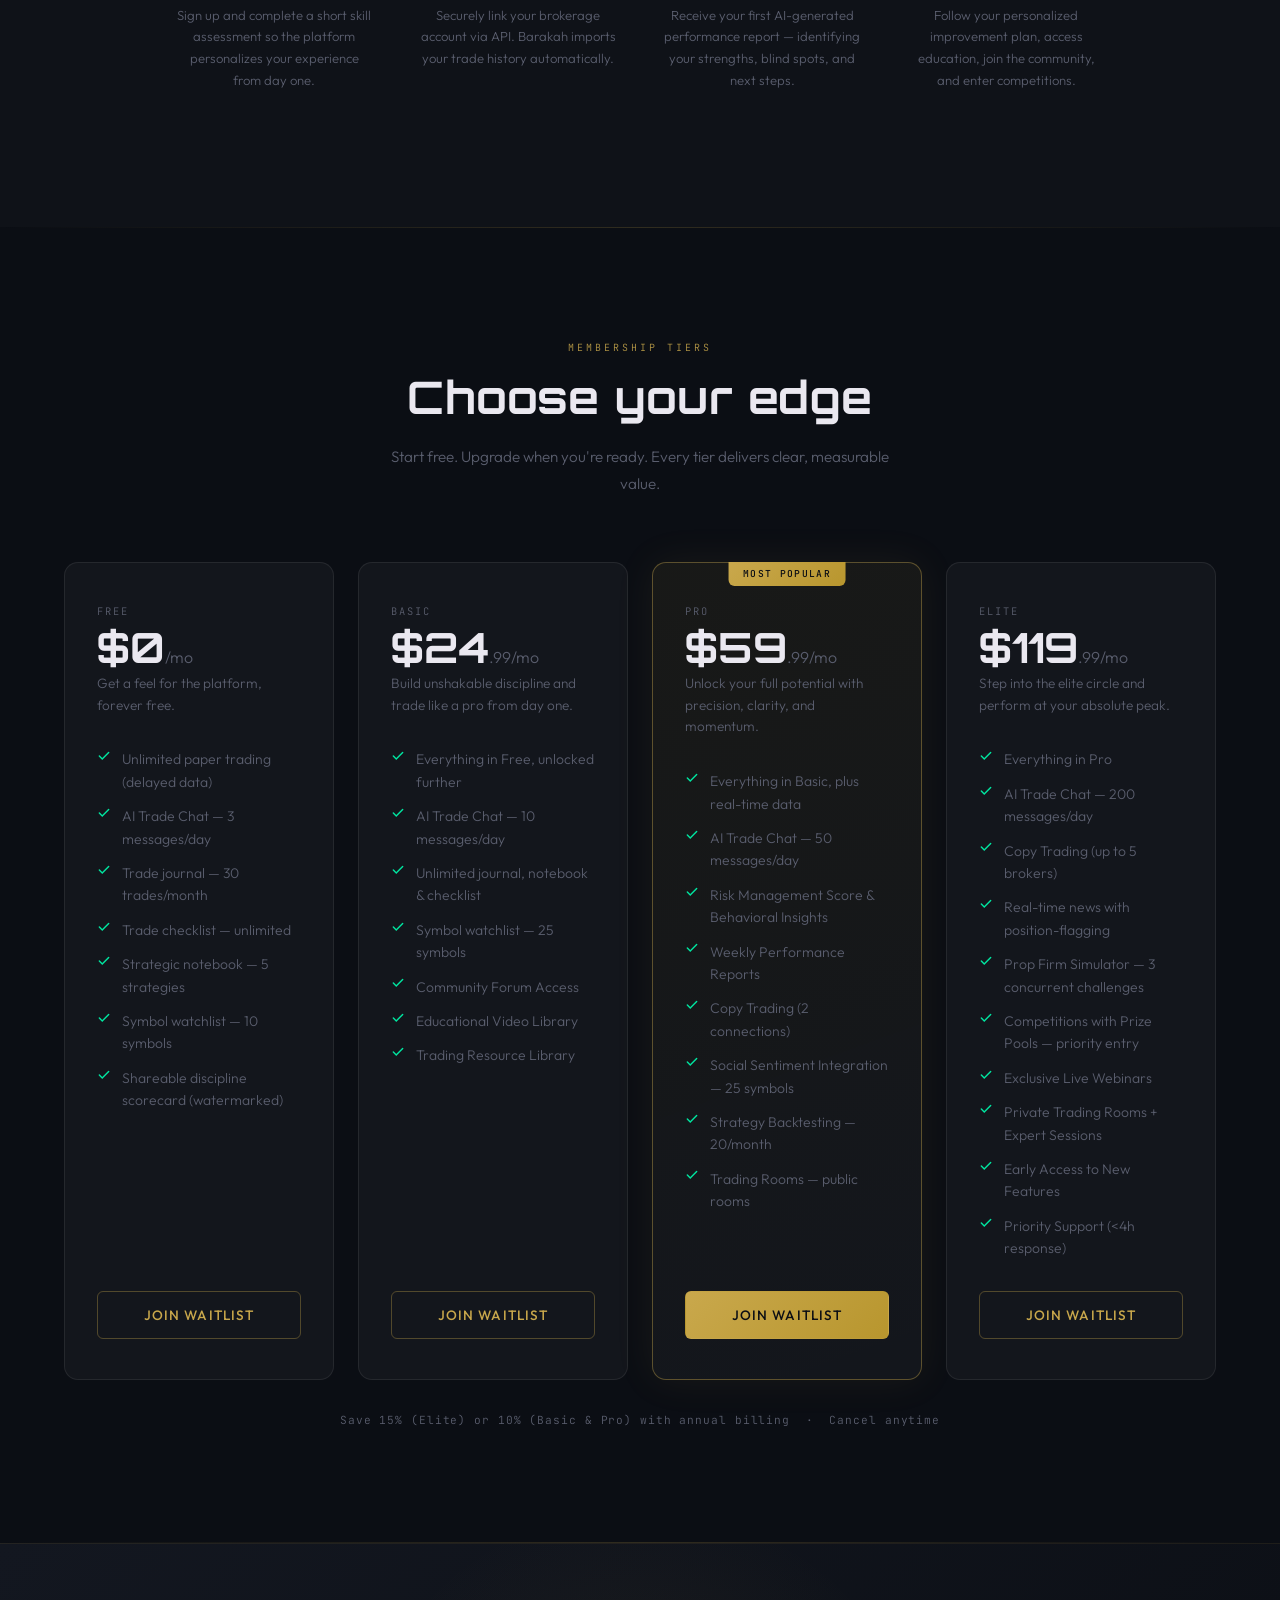
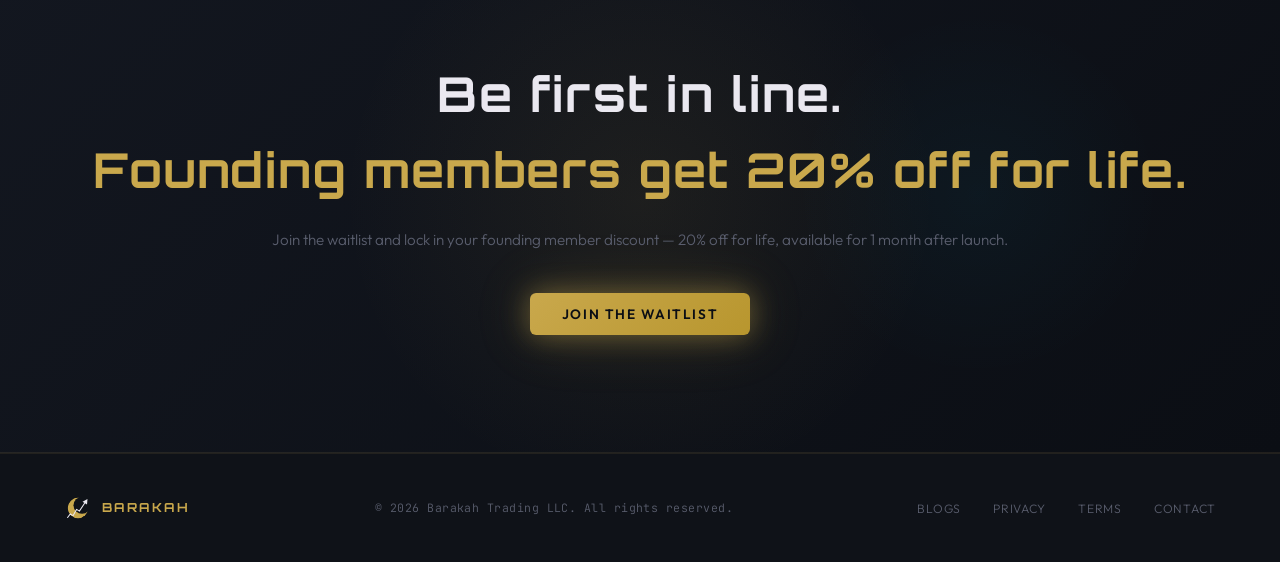
==== commit 9c8ccdc9: "Add Barakah Blogs section with four SEO articles - /blog index plus article pages for the four CMO r" ====
--- a/index.html
+++ b/index.html
@@ -1175,6 +1175,7 @@
     <a href="#features">Features</a>
     <a href="#how">How It Works</a>
     <a href="#pricing">Pricing</a>
+    <a href="/blog/">Blogs</a>
     <a href="#waitlist" class="nav-cta">Join Waitlist</a>
   </div>
   <button class="hamburger" id="hamburger" aria-label="Menu">
@@ -1186,6 +1187,7 @@
   <a href="#features" onclick="closeMobile()">Features</a>
   <a href="#how" onclick="closeMobile()">How It Works</a>
   <a href="#pricing" onclick="closeMobile()">Pricing</a>
+  <a href="/blog/" onclick="closeMobile()">Blogs</a>
   <a href="#waitlist" class="m-cta" onclick="closeMobile()">Join Waitlist</a>
 </div>
 
@@ -1713,6 +1715,7 @@
   </a>
   <p>© 2026 Barakah Trading LLC. All rights reserved.</p>
   <div class="footer-links">
+    <a href="/blog/">Blogs</a>
     <a href="#">Privacy</a>
     <a href="#">Terms</a>
     <a href="contact.html">Contact</a>
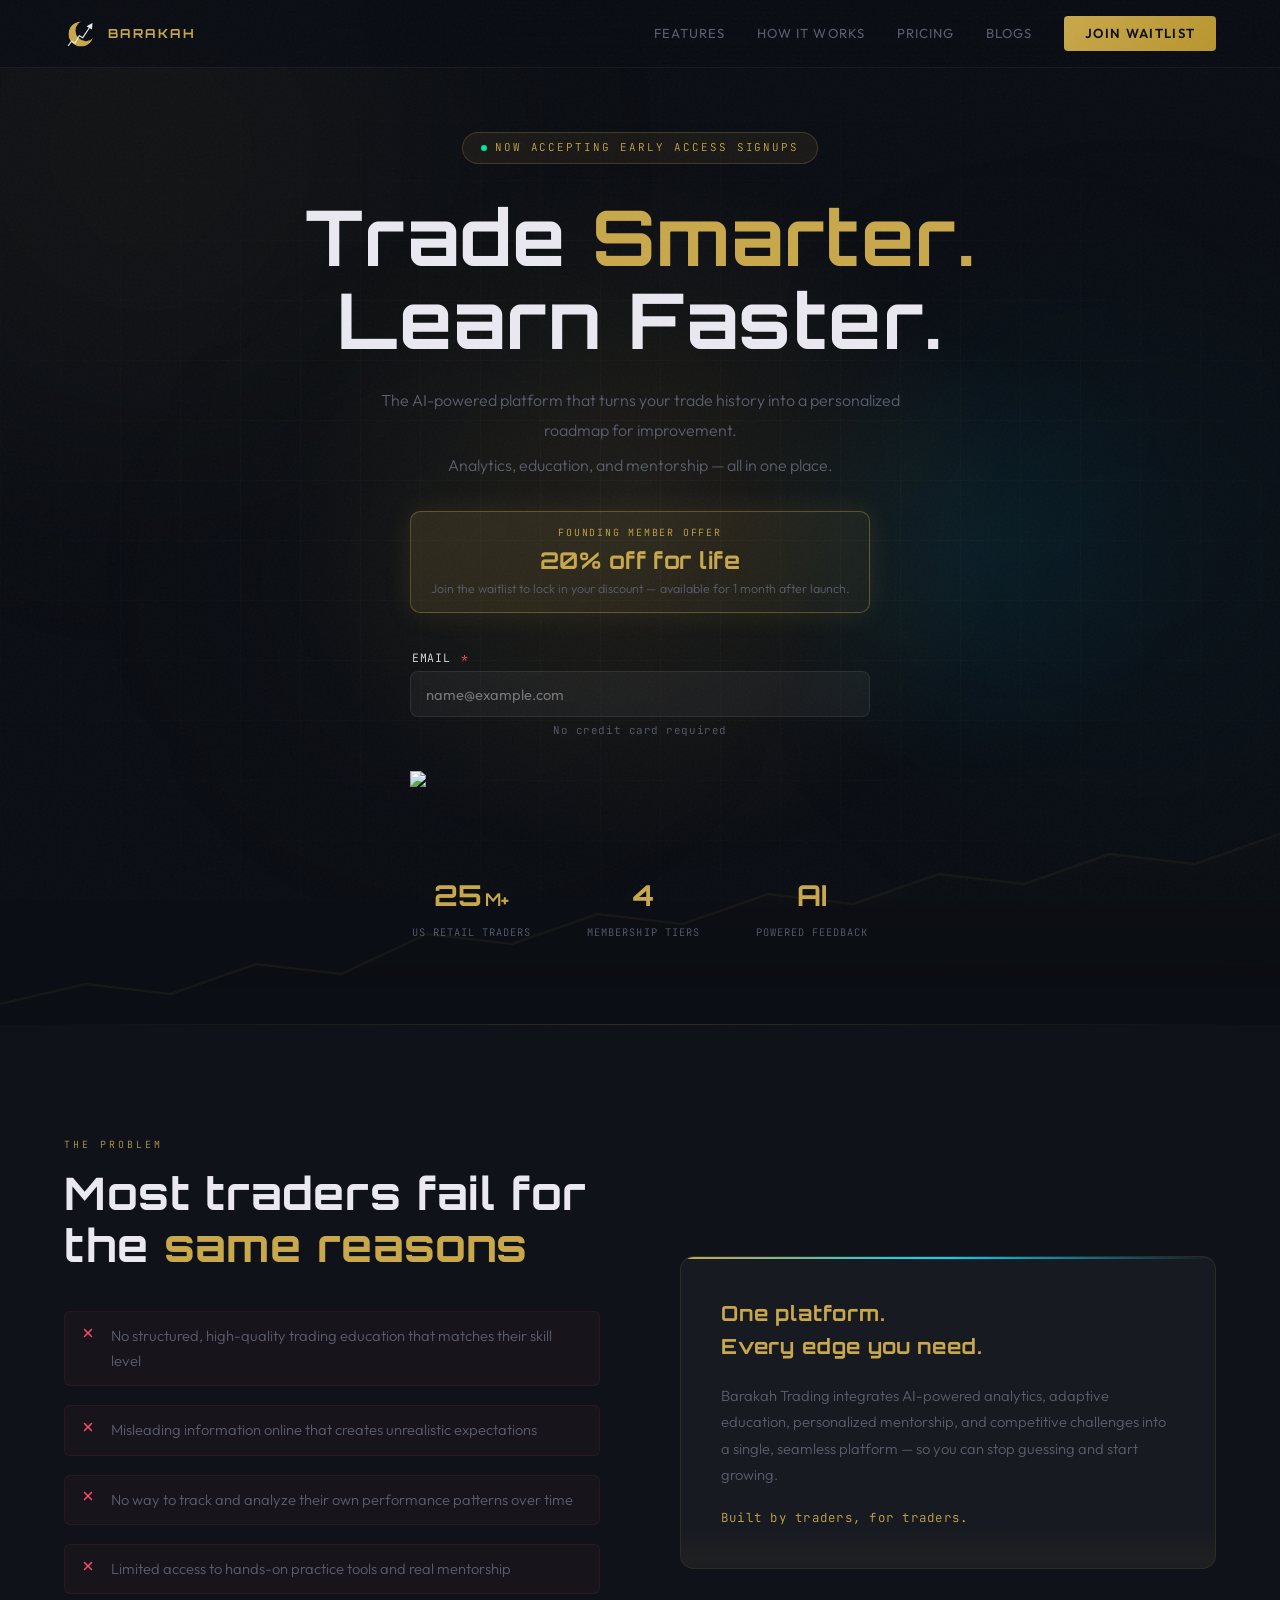
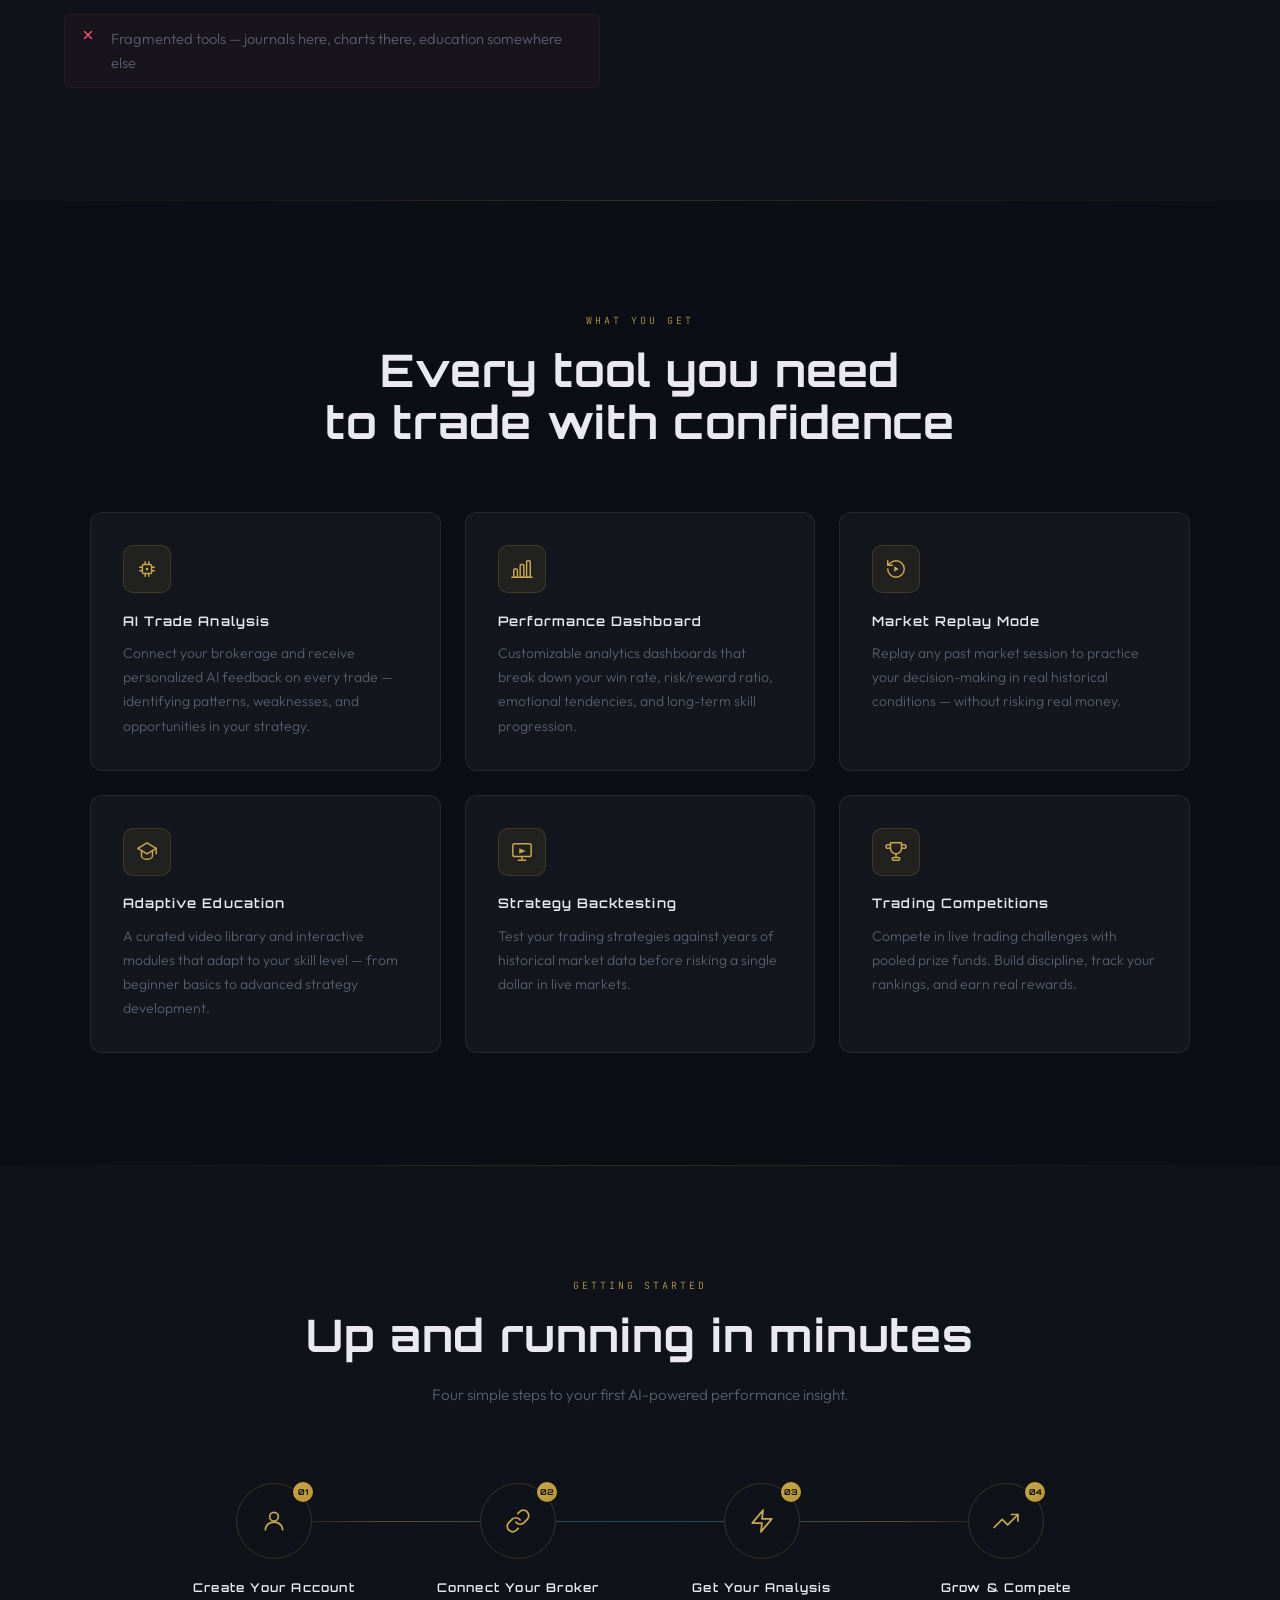
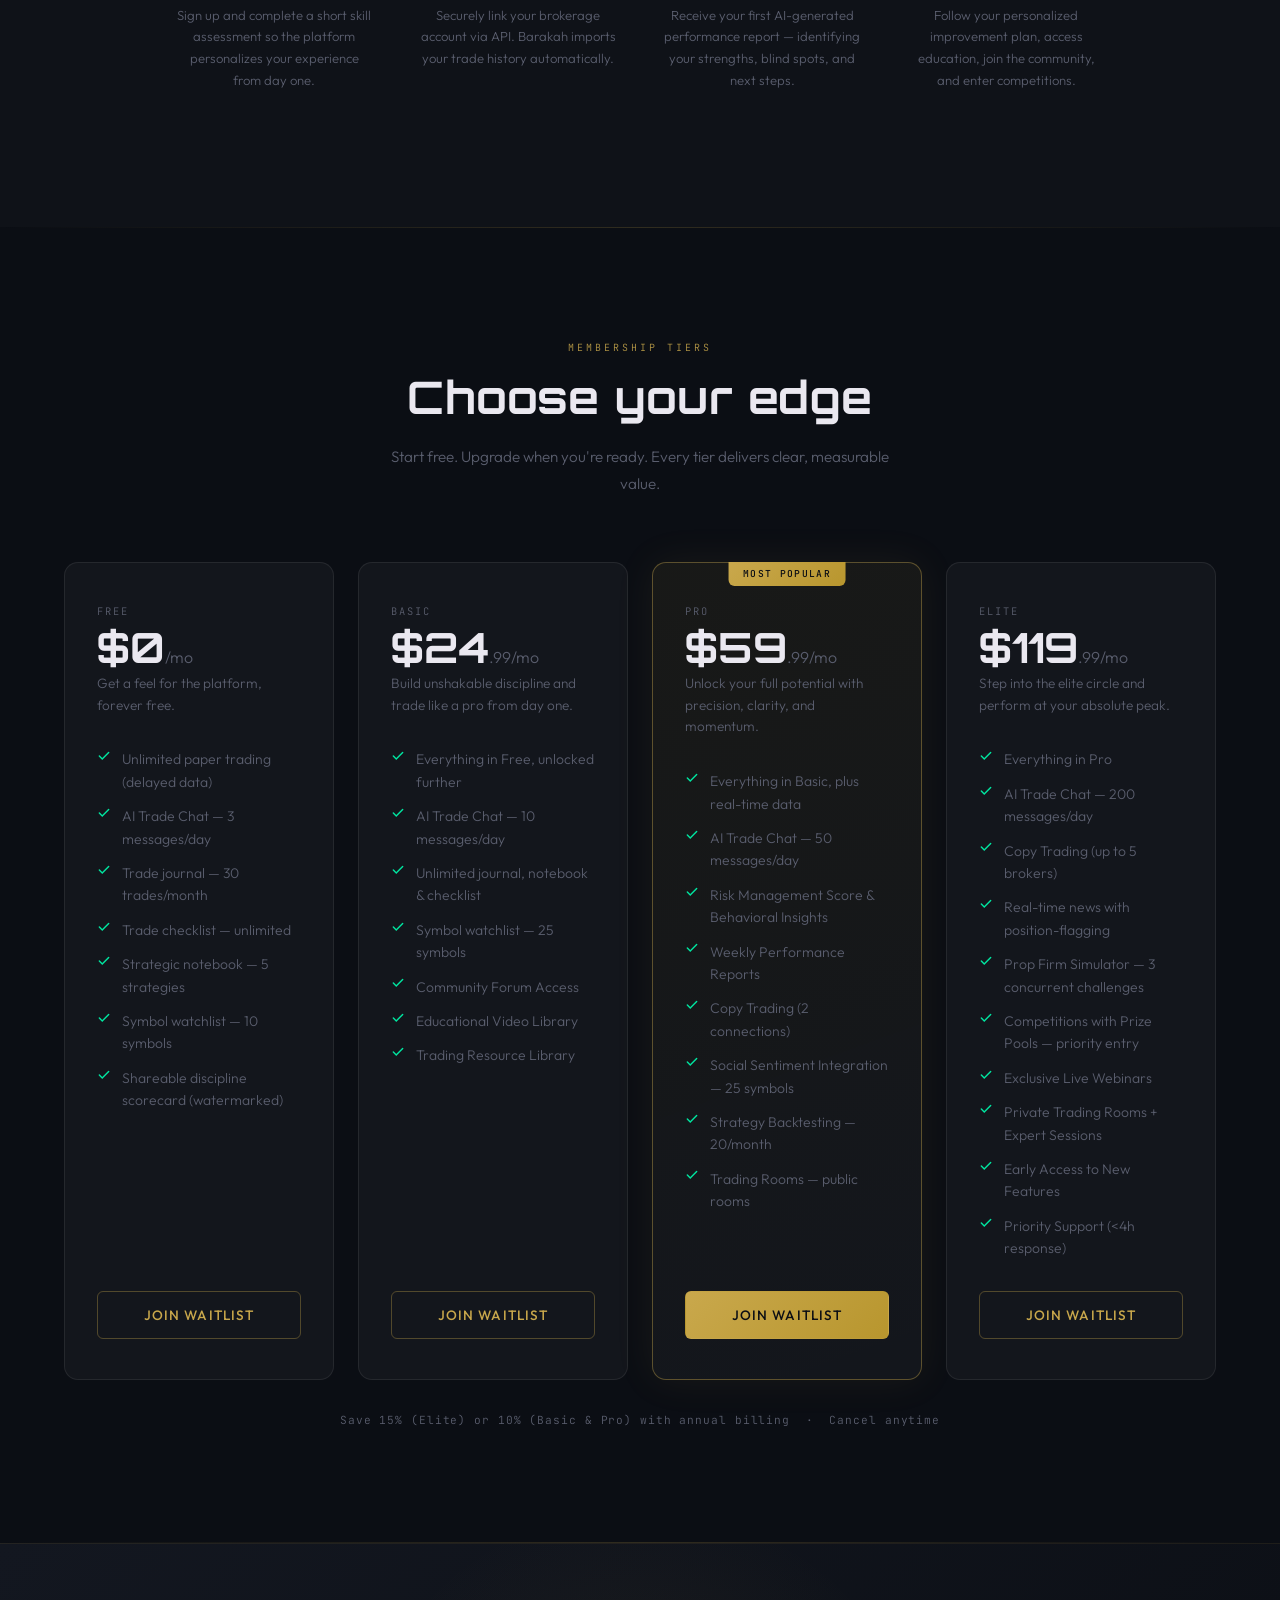
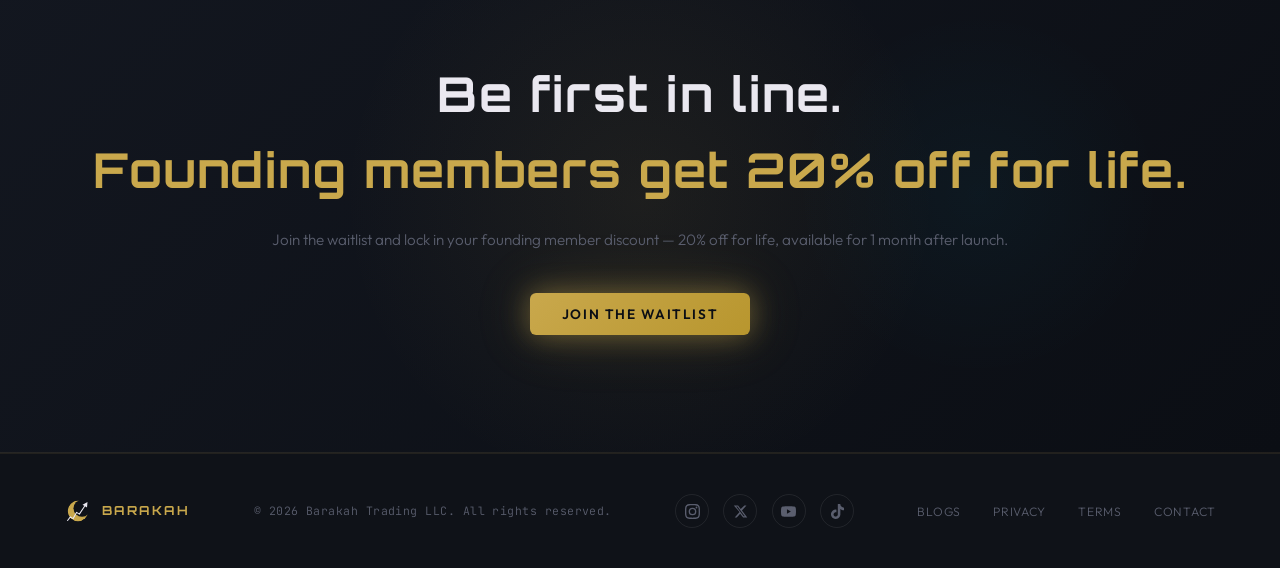
==== commit 36feae3e: "Category-themed article cards and footer social links - Replace image cards with compact cards: cate" ====
--- a/index.html
+++ b/index.html
@@ -1061,6 +1061,10 @@
     .footer-links { display:flex; gap:2rem; }
     .footer-links a { font-size:.76rem; color:var(--text-muted); text-decoration:none; font-family:'Outfit',sans-serif; letter-spacing:.06em; text-transform:uppercase; transition:color .2s; }
     .footer-links a:hover { color:var(--gold); }
+    .footer-socials { display:flex; align-items:center; gap:.9rem; }
+    .footer-socials a { display:inline-flex; width:34px; height:34px; align-items:center; justify-content:center; border:1px solid var(--glass-border); border-radius:50%; color:var(--text-muted); transition:color .2s,border-color .2s,transform .2s,box-shadow .2s; }
+    .footer-socials a:hover { color:var(--gold); border-color:rgba(201,168,76,0.5); transform:translateY(-2px); box-shadow:0 4px 16px rgba(201,168,76,0.18); }
+    .footer-socials svg { width:15px; height:15px; }
 
     section, nav, footer { max-width: 100%; }
 
@@ -1714,6 +1718,7 @@
     <span class="logo-wordmark">Barakah</span>
   </a>
   <p>© 2026 Barakah Trading LLC. All rights reserved.</p>
+  <!-- socials:start --><div class="footer-socials"><a href="https://www.instagram.com/barakahtradingofficial/" target="_blank" rel="noopener noreferrer" aria-label="Instagram" title="Instagram"><svg viewBox="0 0 24 24" fill="currentColor" aria-hidden="true"><path d="M12 2.163c3.204 0 3.584.012 4.85.07 3.252.148 4.771 1.691 4.919 4.919.058 1.265.069 1.645.069 4.849 0 3.205-.012 3.584-.069 4.849-.149 3.225-1.664 4.771-4.919 4.919-1.266.058-1.644.07-4.85.07-3.204 0-3.584-.012-4.849-.07-3.26-.149-4.771-1.699-4.919-4.92-.058-1.265-.07-1.644-.07-4.849 0-3.204.013-3.583.07-4.849.149-3.227 1.664-4.771 4.919-4.919 1.266-.057 1.645-.069 4.849-.069zM12 0C8.741 0 8.333.014 7.053.072 2.695.272.273 2.69.073 7.052.014 8.333 0 8.741 0 12c0 3.259.014 3.668.072 4.948.2 4.358 2.618 6.78 6.98 6.98C8.333 23.986 8.741 24 12 24c3.259 0 3.668-.014 4.948-.072 4.354-.2 6.782-2.618 6.979-6.98.059-1.28.073-1.689.073-4.948 0-3.259-.014-3.667-.072-4.947-.196-4.354-2.617-6.78-6.979-6.98C15.668.014 15.259 0 12 0zm0 5.838a6.162 6.162 0 100 12.324 6.162 6.162 0 000-12.324zM12 16a4 4 0 110-8 4 4 0 010 8zm6.406-11.845a1.44 1.44 0 100 2.881 1.44 1.44 0 000-2.881z"/></svg></a><a href="https://x.com/barakah_trading" target="_blank" rel="noopener noreferrer" aria-label="X" title="X"><svg viewBox="0 0 24 24" fill="currentColor" aria-hidden="true"><path d="M18.244 2.25h3.308l-7.227 8.26 8.502 11.24H16.17l-4.714-6.231-5.401 6.231H2.744l7.73-8.835L1.254 2.25H8.08l4.262 5.633 5.902-5.633Zm-1.161 17.52h1.833L7.084 4.126H5.117Z"/></svg></a><a href="https://www.youtube.com/@barakahtradingofficial" target="_blank" rel="noopener noreferrer" aria-label="YouTube" title="YouTube"><svg viewBox="0 0 24 24" fill="currentColor" aria-hidden="true"><path d="M23.498 6.186a3.016 3.016 0 00-2.122-2.136C19.505 3.545 12 3.545 12 3.545s-7.505 0-9.377.505A3.017 3.017 0 00.502 6.186C0 8.07 0 12 0 12s0 3.93.502 5.814a3.016 3.016 0 002.122 2.136c1.871.505 9.376.505 9.376.505s7.505 0 9.377-.505a3.015 3.015 0 002.122-2.136C24 15.93 24 12 24 12s0-3.93-.502-5.814zM9.545 15.568V8.432L15.818 12l-6.273 3.568z"/></svg></a><a href="https://www.tiktok.com/@barakahtradingofficial" target="_blank" rel="noopener noreferrer" aria-label="TikTok" title="TikTok"><svg viewBox="0 0 24 24" fill="currentColor" aria-hidden="true"><path d="M12.525.02c1.31-.02 2.61-.01 3.91-.02.08 1.53.63 3.09 1.75 4.17 1.12 1.11 2.7 1.62 4.24 1.79v4.03c-1.44-.05-2.89-.35-4.2-.97-.57-.26-1.1-.59-1.62-.93-.01 2.92.01 5.84-.02 8.75-.08 1.4-.54 2.79-1.35 3.94-1.31 1.92-3.58 3.17-5.91 3.21-1.43.08-2.86-.31-4.08-1.03-2.02-1.19-3.44-3.37-3.65-5.71-.02-.5-.03-1-.01-1.49.18-1.9 1.12-3.72 2.58-4.96 1.66-1.44 3.98-2.13 6.15-1.72.02 1.48-.04 2.96-.04 4.44-.99-.32-2.15-.23-3.02.37-.63.41-1.11 1.04-1.36 1.75-.21.51-.15 1.07-.14 1.61.24 1.64 1.82 3.02 3.5 2.87 1.12-.01 2.19-.66 2.77-1.61.19-.33.4-.67.41-1.06.1-1.79.06-3.57.07-5.36.01-4.03-.01-8.05.02-12.07z"/></svg></a></div><!-- socials:end -->
   <div class="footer-links">
     <a href="/blog/">Blogs</a>
     <a href="#">Privacy</a>
